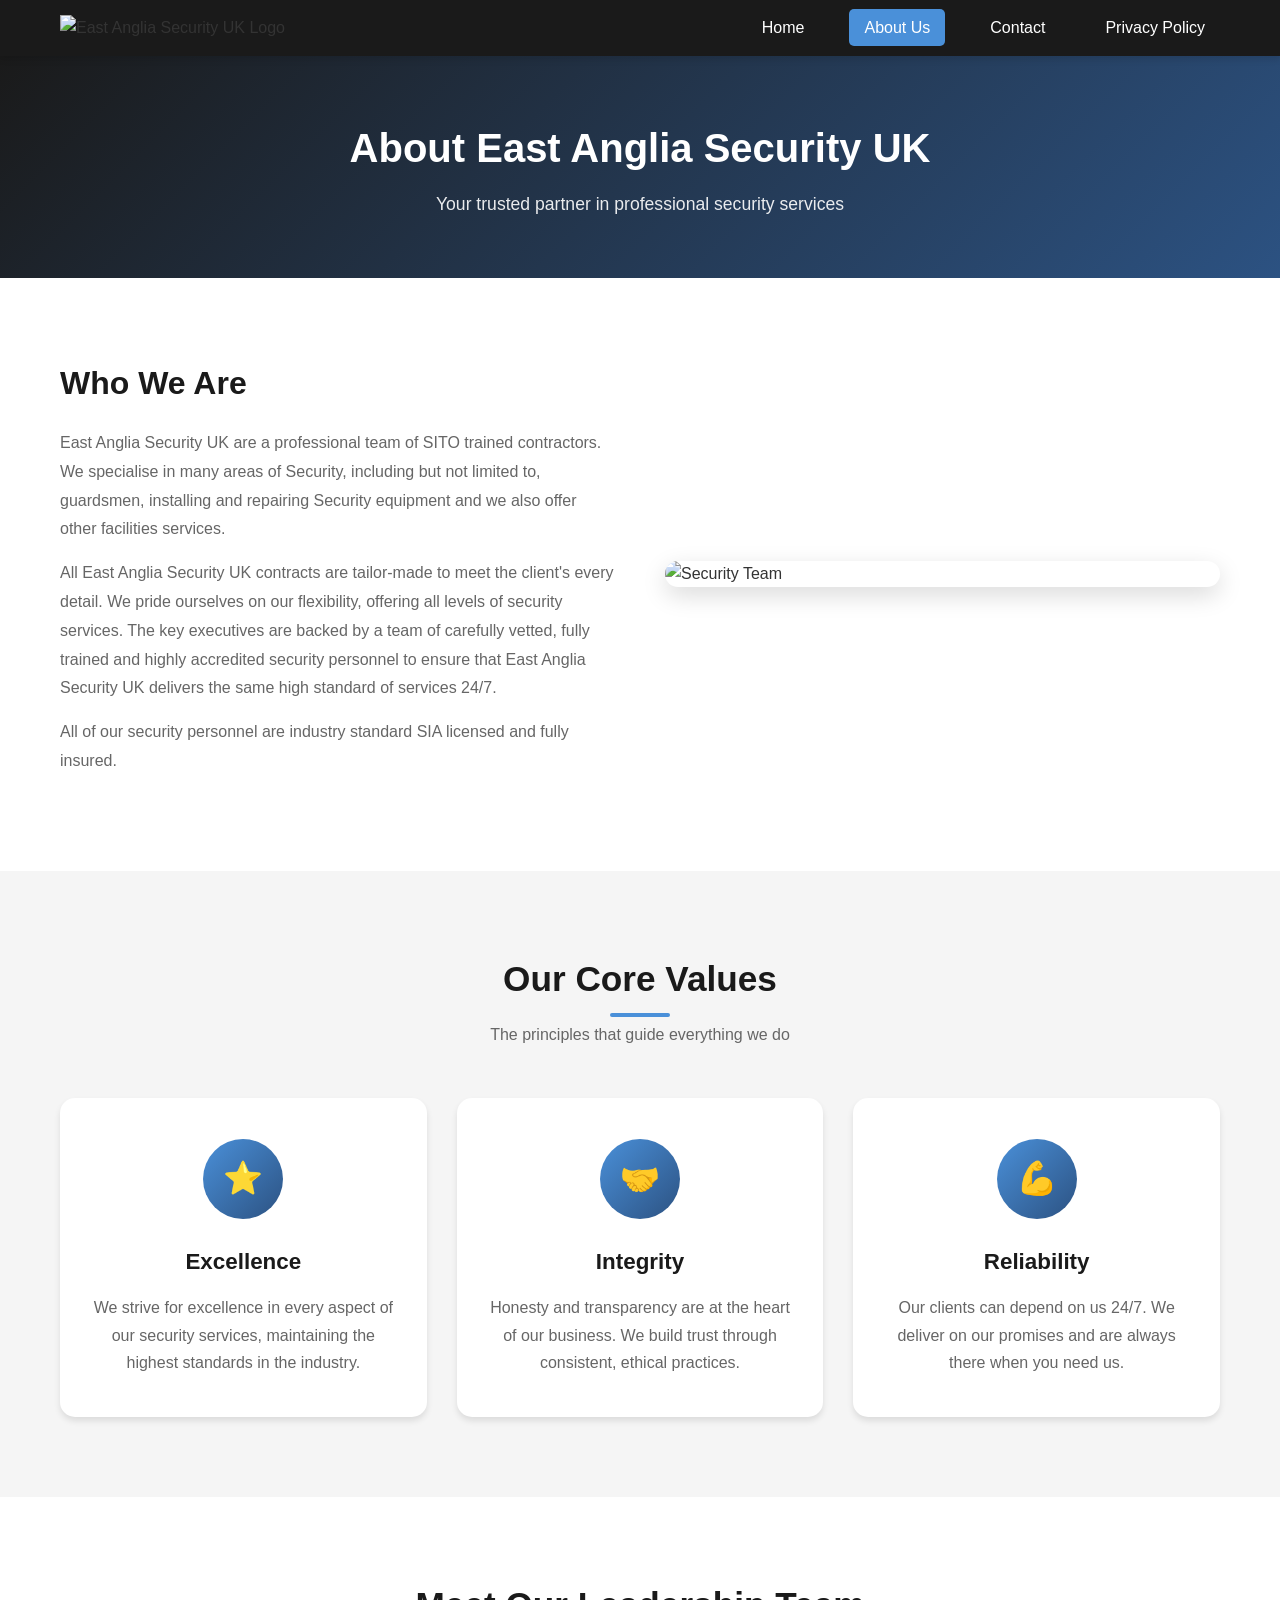
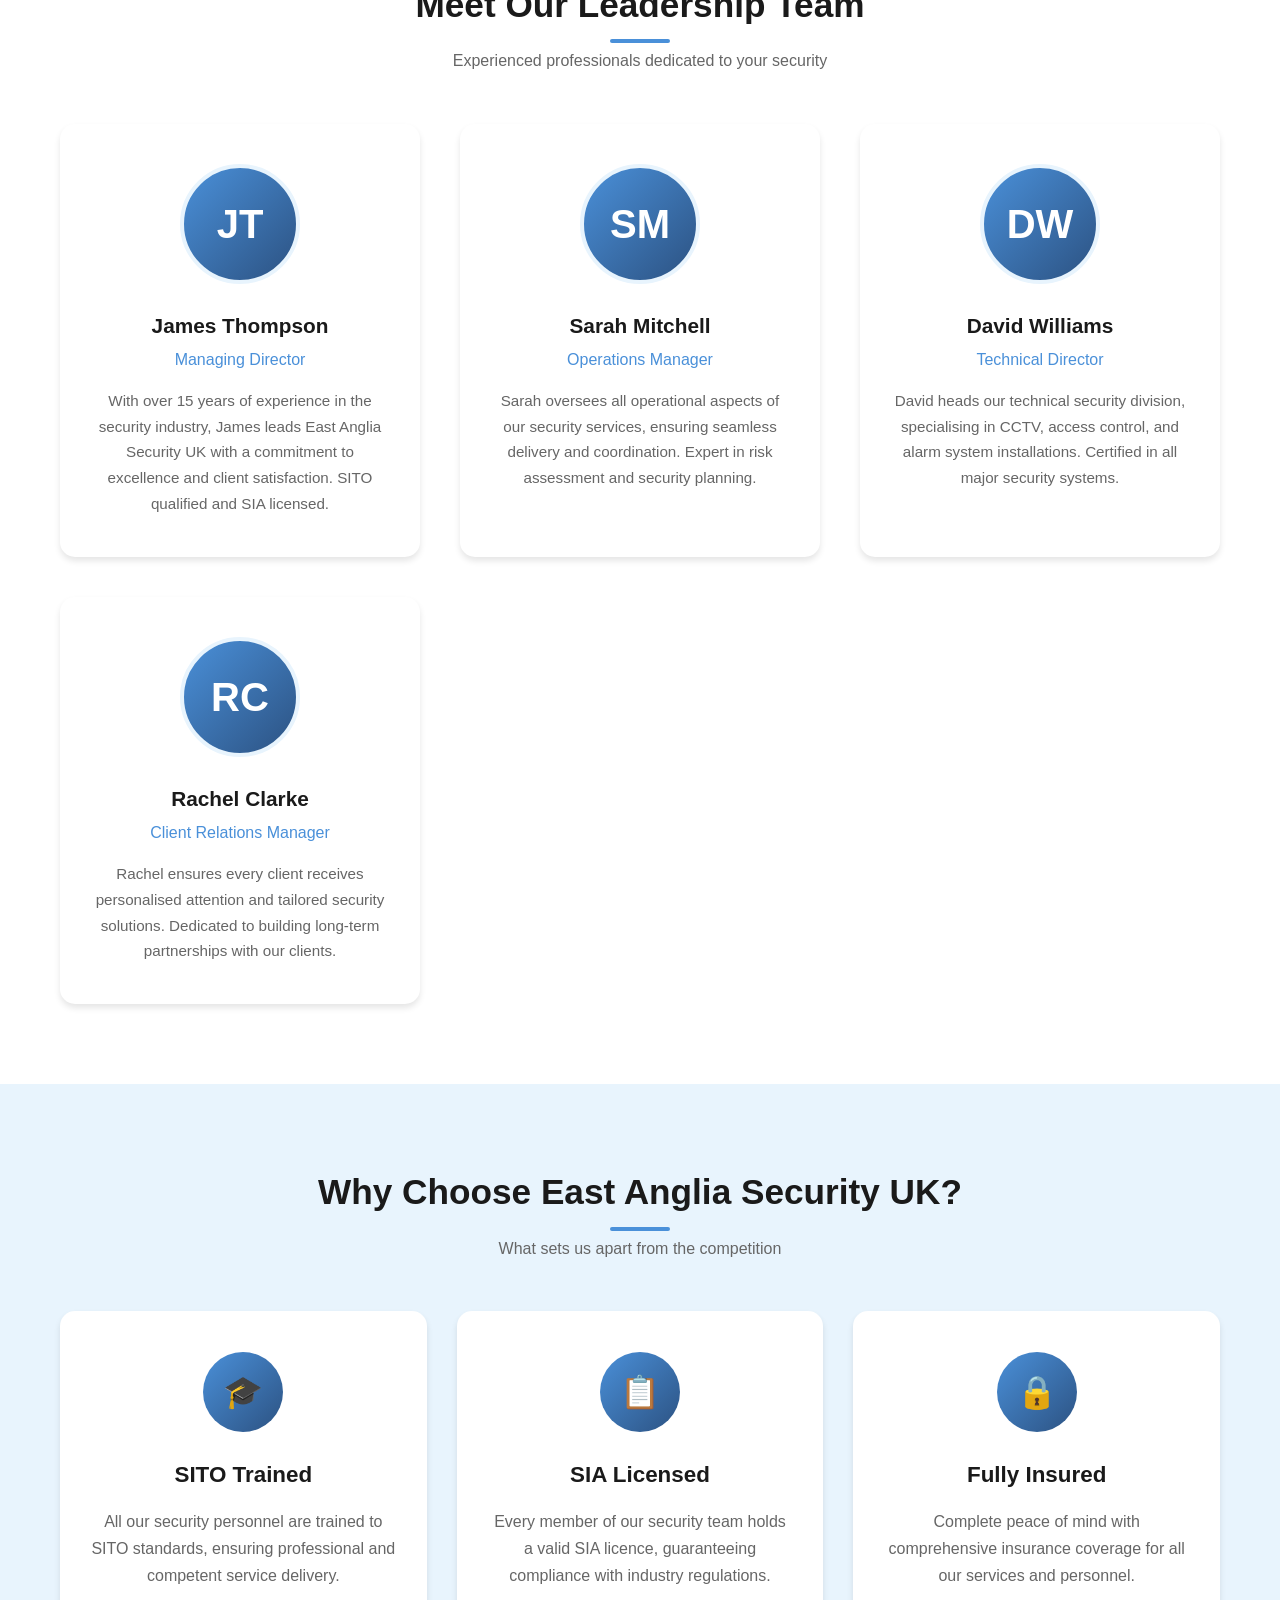
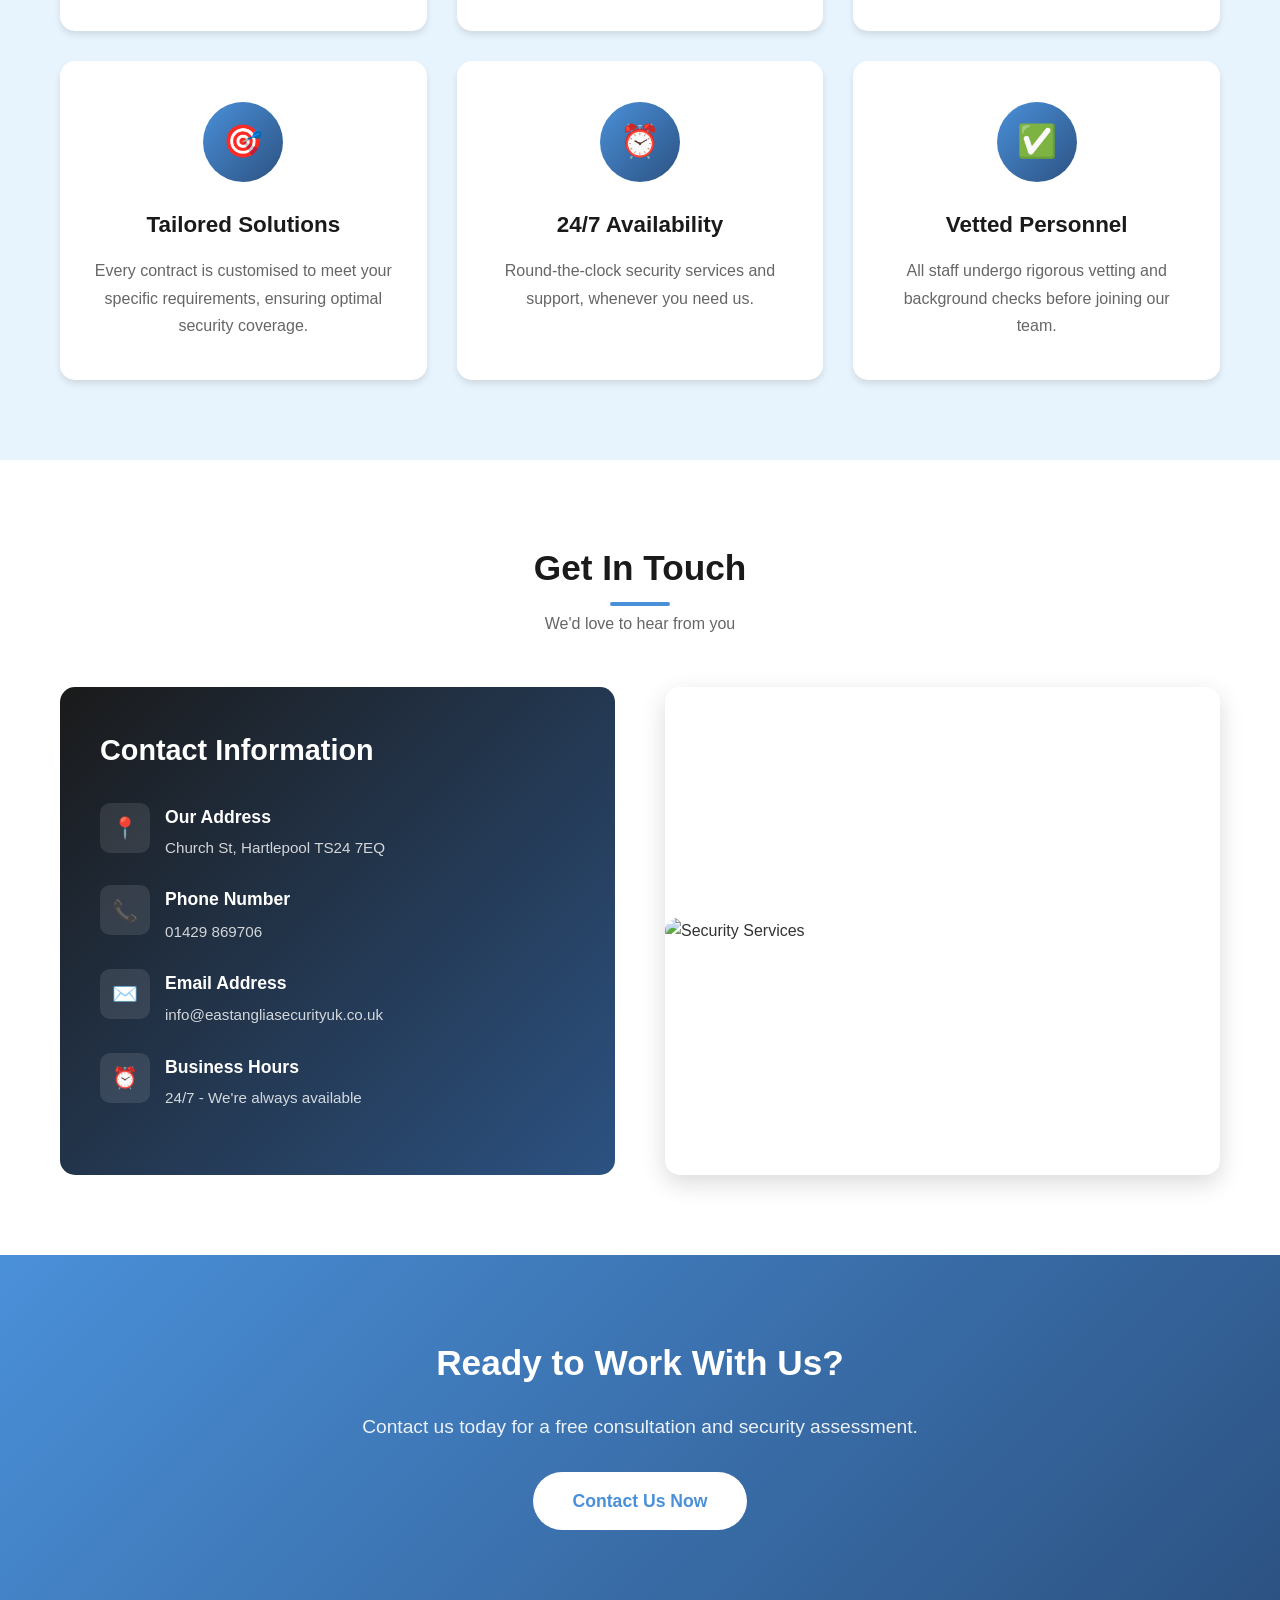
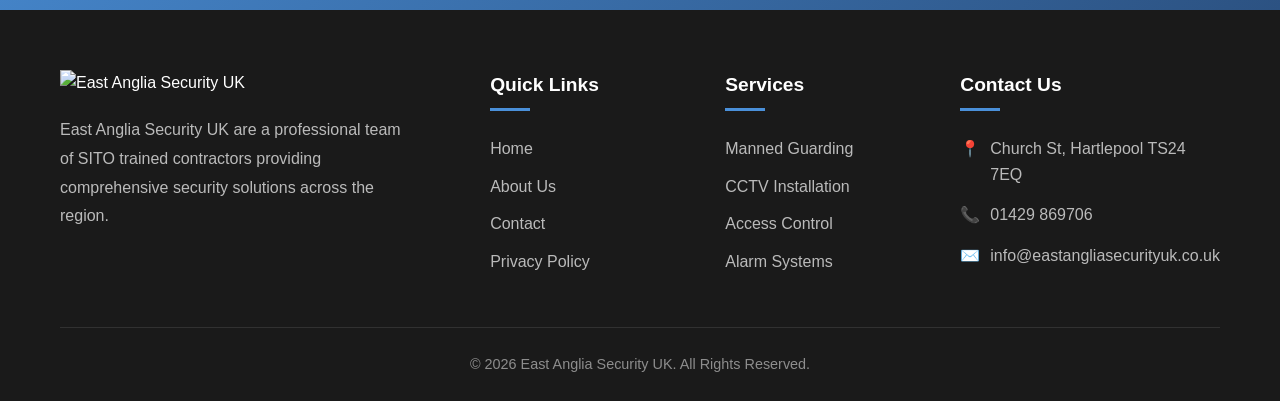
==== about.html @ fc07a6ab "Build East Anglia Security UK website - Add index.html with hero section, services grid, meta box, a" ====
<!DOCTYPE html>
<html lang="en">
<head>
    <meta charset="UTF-8">
    <meta name="viewport" content="width=device-width, initial-scale=1.0">
    <meta name="description" content="Learn about East Anglia Security UK - Professional SITO trained security contractors with years of experience in the security industry.">
    <meta name="keywords" content="about East Anglia Security, security company, SITO trained, SIA licensed">
    <meta name="author" content="East Anglia Security UK">
    <link rel="canonical" href="https://eastangliasecurityuk.co.uk/about.html">
    <title>About Us | East Anglia Security UK</title>
    <link rel="stylesheet" href="styles.css">
</head>
<body>
    <!-- Header -->
    <header>
        <div class="container">
            <a href="index.html" class="logo">
                <img src="https://img1.wsimg.com/isteam/ip/14a22eec-8e87-4843-ab2d-3fad0503eaf7/logo/707db398-b844-47c6-98c1-d2f06197533a.png/:/rs=h:80,cg:true,m/qt=q:95" alt="East Anglia Security UK Logo">
            </a>
            <div class="mobile-menu-toggle" onclick="toggleMenu()">
                <span></span>
                <span></span>
                <span></span>
            </div>
            <nav id="mainNav">
                <ul>
                    <li><a href="index.html">Home</a></li>
                    <li><a href="about.html" class="active">About Us</a></li>
                    <li><a href="contact.html">Contact</a></li>
                    <li><a href="privacypolicy.html">Privacy Policy</a></li>
                </ul>
            </nav>
        </div>
    </header>

    <!-- Page Header -->
    <section class="page-header">
        <div class="container">
            <h1>About East Anglia Security UK</h1>
            <p>Your trusted partner in professional security services</p>
        </div>
    </section>

    <!-- About Content Section -->
    <section>
        <div class="container">
            <div class="about-content">
                <div class="about-text">
                    <h2>Who We Are</h2>
                    <p>East Anglia Security UK are a professional team of SITO trained contractors. We specialise in many areas of Security, including but not limited to, guardsmen, installing and repairing Security equipment and we also offer other facilities services.</p>
                    <p>All East Anglia Security UK contracts are tailor-made to meet the client's every detail. We pride ourselves on our flexibility, offering all levels of security services. The key executives are backed by a team of carefully vetted, fully trained and highly accredited security personnel to ensure that East Anglia Security UK delivers the same high standard of services 24/7.</p>
                    <p>All of our security personnel are industry standard SIA licensed and fully insured.</p>
                </div>
                <div class="about-image">
                    <img src="https://encrypted-tbn0.gstatic.com/images?q=tbn:ANd9GcQLadYJXBvMURomT74yhrh5o8ooUNmtJhS-pA&s" alt="Security Team">
                </div>
            </div>
        </div>
    </section>

    <!-- Our Values Section -->
    <section class="gray-bg">
        <div class="container">
            <div class="section-title">
                <h2>Our Core Values</h2>
                <p>The principles that guide everything we do</p>
            </div>
            <div class="services-grid">
                <div class="service-card">
                    <div class="icon">⭐</div>
                    <h3>Excellence</h3>
                    <p>We strive for excellence in every aspect of our security services, maintaining the highest standards in the industry.</p>
                </div>
                <div class="service-card">
                    <div class="icon">🤝</div>
                    <h3>Integrity</h3>
                    <p>Honesty and transparency are at the heart of our business. We build trust through consistent, ethical practices.</p>
                </div>
                <div class="service-card">
                    <div class="icon">💪</div>
                    <h3>Reliability</h3>
                    <p>Our clients can depend on us 24/7. We deliver on our promises and are always there when you need us.</p>
                </div>
            </div>
        </div>
    </section>

    <!-- Team Section -->
    <section>
        <div class="container">
            <div class="section-title">
                <h2>Meet Our Leadership Team</h2>
                <p>Experienced professionals dedicated to your security</p>
            </div>
            <div class="team-grid">
                <div class="team-card">
                    <div class="team-avatar">JT</div>
                    <h3>James Thompson</h3>
                    <span class="role">Managing Director</span>
                    <p>With over 15 years of experience in the security industry, James leads East Anglia Security UK with a commitment to excellence and client satisfaction. SITO qualified and SIA licensed.</p>
                </div>
                <div class="team-card">
                    <div class="team-avatar">SM</div>
                    <h3>Sarah Mitchell</h3>
                    <span class="role">Operations Manager</span>
                    <p>Sarah oversees all operational aspects of our security services, ensuring seamless delivery and coordination. Expert in risk assessment and security planning.</p>
                </div>
                <div class="team-card">
                    <div class="team-avatar">DW</div>
                    <h3>David Williams</h3>
                    <span class="role">Technical Director</span>
                    <p>David heads our technical security division, specialising in CCTV, access control, and alarm system installations. Certified in all major security systems.</p>
                </div>
                <div class="team-card">
                    <div class="team-avatar">RC</div>
                    <h3>Rachel Clarke</h3>
                    <span class="role">Client Relations Manager</span>
                    <p>Rachel ensures every client receives personalised attention and tailored security solutions. Dedicated to building long-term partnerships with our clients.</p>
                </div>
            </div>
        </div>
    </section>

    <!-- Why Choose Us Section -->
    <section class="blue-bg">
        <div class="container">
            <div class="section-title">
                <h2>Why Choose East Anglia Security UK?</h2>
                <p>What sets us apart from the competition</p>
            </div>
            <div class="services-grid">
                <div class="service-card">
                    <div class="icon">🎓</div>
                    <h3>SITO Trained</h3>
                    <p>All our security personnel are trained to SITO standards, ensuring professional and competent service delivery.</p>
                </div>
                <div class="service-card">
                    <div class="icon">📋</div>
                    <h3>SIA Licensed</h3>
                    <p>Every member of our security team holds a valid SIA licence, guaranteeing compliance with industry regulations.</p>
                </div>
                <div class="service-card">
                    <div class="icon">🔒</div>
                    <h3>Fully Insured</h3>
                    <p>Complete peace of mind with comprehensive insurance coverage for all our services and personnel.</p>
                </div>
                <div class="service-card">
                    <div class="icon">🎯</div>
                    <h3>Tailored Solutions</h3>
                    <p>Every contract is customised to meet your specific requirements, ensuring optimal security coverage.</p>
                </div>
                <div class="service-card">
                    <div class="icon">⏰</div>
                    <h3>24/7 Availability</h3>
                    <p>Round-the-clock security services and support, whenever you need us.</p>
                </div>
                <div class="service-card">
                    <div class="icon">✅</div>
                    <h3>Vetted Personnel</h3>
                    <p>All staff undergo rigorous vetting and background checks before joining our team.</p>
                </div>
            </div>
        </div>
    </section>

    <!-- Contact Info Section -->
    <section>
        <div class="container">
            <div class="section-title">
                <h2>Get In Touch</h2>
                <p>We'd love to hear from you</p>
            </div>
            <div class="contact-grid">
                <div class="contact-info">
                    <h3>Contact Information</h3>
                    <div class="contact-item">
                        <div class="icon">📍</div>
                        <div>
                            <h4>Our Address</h4>
                            <p>Church St, Hartlepool TS24 7EQ</p>
                        </div>
                    </div>
                    <div class="contact-item">
                        <div class="icon">📞</div>
                        <div>
                            <h4>Phone Number</h4>
                            <a href="tel:01429869706">01429 869706</a>
                        </div>
                    </div>
                    <div class="contact-item">
                        <div class="icon">✉️</div>
                        <div>
                            <h4>Email Address</h4>
                            <a href="mailto:info@eastangliasecurityuk.co.uk">info@eastangliasecurityuk.co.uk</a>
                        </div>
                    </div>
                    <div class="contact-item">
                        <div class="icon">⏰</div>
                        <div>
                            <h4>Business Hours</h4>
                            <p>24/7 - We're always available</p>
                        </div>
                    </div>
                </div>
                <div class="about-image" style="display: flex; align-items: center;">
                    <img src="https://s3-media0.fl.yelpcdn.com/bphoto/cQh2QdHFI9MVmuPqAPYB0g/l.jpg" alt="Security Services" style="border-radius: 15px; height: auto;">
                </div>
            </div>
        </div>
    </section>

    <!-- CTA Section -->
    <section class="cta-section">
        <div class="container">
            <h2>Ready to Work With Us?</h2>
            <p>Contact us today for a free consultation and security assessment.</p>
            <a href="contact.html" class="btn">Contact Us Now</a>
        </div>
    </section>

    <!-- Footer -->
    <footer>
        <div class="container">
            <div class="footer-grid">
                <div class="footer-about">
                    <img src="https://img1.wsimg.com/isteam/ip/14a22eec-8e87-4843-ab2d-3fad0503eaf7/logo/707db398-b844-47c6-98c1-d2f06197533a.png/:/rs=h:80,cg:true,m/qt=q:95" alt="East Anglia Security UK">
                    <p>East Anglia Security UK are a professional team of SITO trained contractors providing comprehensive security solutions across the region.</p>
                </div>
                <div class="footer-section">
                    <h4>Quick Links</h4>
                    <ul>
                        <li><a href="index.html">Home</a></li>
                        <li><a href="about.html">About Us</a></li>
                        <li><a href="contact.html">Contact</a></li>
                        <li><a href="privacypolicy.html">Privacy Policy</a></li>
                    </ul>
                </div>
                <div class="footer-section">
                    <h4>Services</h4>
                    <ul>
                        <li><a href="contact.html">Manned Guarding</a></li>
                        <li><a href="contact.html">CCTV Installation</a></li>
                        <li><a href="contact.html">Access Control</a></li>
                        <li><a href="contact.html">Alarm Systems</a></li>
                    </ul>
                </div>
                <div class="footer-section footer-contact">
                    <h4>Contact Us</h4>
                    <p><span>📍</span> Church St, Hartlepool TS24 7EQ</p>
                    <p><span>📞</span> <a href="tel:01429869706">01429 869706</a></p>
                    <p><span>✉️</span> <a href="mailto:info@eastangliasecurityuk.co.uk">info@eastangliasecurityuk.co.uk</a></p>
                </div>
            </div>
            <div class="footer-bottom">
                <p>&copy; 2026 East Anglia Security UK. All Rights Reserved.</p>
            </div>
        </div>
    </footer>

    <script>
        function toggleMenu() {
            document.getElementById('mainNav').classList.toggle('active');
        }
    </script>
</body>
</html>
---- styles.css ----
/* East Anglia Security UK - Main Stylesheet */

/* CSS Variables */
:root {
    --primary-blue: #4A90D9;
    --light-blue: #E8F4FD;
    --dark-blue: #2C5282;
    --black: #1a1a1a;
    --white: #ffffff;
    --gray-light: #f5f5f5;
    --gray-medium: #666666;
    --gray-dark: #333333;
    --shadow: 0 4px 6px rgba(0, 0, 0, 0.1);
    --shadow-hover: 0 8px 25px rgba(0, 0, 0, 0.15);
    --transition: all 0.3s ease;
}

/* Reset and Base Styles */
* {
    margin: 0;
    padding: 0;
    box-sizing: border-box;
}

html {
    scroll-behavior: smooth;
}

body {
    font-family: 'Segoe UI', Tahoma, Geneva, Verdana, sans-serif;
    background-color: var(--white);
    color: var(--gray-dark);
    line-height: 1.6;
}

a {
    text-decoration: none;
    color: inherit;
    transition: var(--transition);
}

ul {
    list-style: none;
}

img {
    max-width: 100%;
    height: auto;
}

/* Container */
.container {
    max-width: 1200px;
    margin: 0 auto;
    padding: 0 20px;
}

/* Header */
header {
    background-color: var(--black);
    padding: 15px 0;
    position: sticky;
    top: 0;
    z-index: 1000;
    box-shadow: var(--shadow);
}

header .container {
    display: flex;
    justify-content: space-between;
    align-items: center;
}

.logo img {
    height: 60px;
    width: auto;
}

nav ul {
    display: flex;
    gap: 30px;
}

nav ul li a {
    color: var(--white);
    font-weight: 500;
    padding: 10px 15px;
    border-radius: 5px;
    transition: var(--transition);
}

nav ul li a:hover,
nav ul li a.active {
    background-color: var(--primary-blue);
    color: var(--white);
}

/* Mobile Menu Toggle */
.mobile-menu-toggle {
    display: none;
    flex-direction: column;
    gap: 5px;
    cursor: pointer;
    padding: 10px;
}

.mobile-menu-toggle span {
    width: 25px;
    height: 3px;
    background-color: var(--white);
    transition: var(--transition);
}

/* Hero Section */
.hero {
    background: linear-gradient(135deg, var(--black) 0%, var(--dark-blue) 100%);
    color: var(--white);
    padding: 100px 0;
    text-align: center;
    position: relative;
    overflow: hidden;
}

.hero::before {
    content: '';
    position: absolute;
    top: 0;
    left: 0;
    right: 0;
    bottom: 0;
    background: url('https://encrypted-tbn0.gstatic.com/images?q=tbn:ANd9GcQLadYJXBvMURomT74yhrh5o8ooUNmtJhS-pA&s') center/cover;
    opacity: 0.15;
}

.hero .container {
    position: relative;
    z-index: 1;
}

.hero h1 {
    font-size: 3rem;
    margin-bottom: 20px;
    text-shadow: 2px 2px 4px rgba(0, 0, 0, 0.3);
}

.hero p {
    font-size: 1.3rem;
    max-width: 700px;
    margin: 0 auto 30px;
    opacity: 0.9;
}

.hero .btn {
    display: inline-block;
    background-color: var(--primary-blue);
    color: var(--white);
    padding: 15px 40px;
    border-radius: 50px;
    font-size: 1.1rem;
    font-weight: 600;
    transition: var(--transition);
    box-shadow: var(--shadow);
}

.hero .btn:hover {
    background-color: var(--white);
    color: var(--primary-blue);
    transform: translateY(-3px);
    box-shadow: var(--shadow-hover);
}

/* Page Header */
.page-header {
    background: linear-gradient(135deg, var(--black) 0%, var(--dark-blue) 100%);
    color: var(--white);
    padding: 60px 0;
    text-align: center;
}

.page-header h1 {
    font-size: 2.5rem;
    margin-bottom: 10px;
}

.page-header p {
    opacity: 0.9;
    font-size: 1.1rem;
}

/* Meta Box */
.meta-box {
    background: linear-gradient(135deg, var(--light-blue) 0%, var(--white) 100%);
    border-left: 4px solid var(--primary-blue);
    padding: 20px 25px;
    margin: 30px 0;
    border-radius: 0 10px 10px 0;
    box-shadow: var(--shadow);
    display: flex;
    align-items: center;
    gap: 20px;
}

.meta-box .author-avatar {
    width: 60px;
    height: 60px;
    background-color: var(--primary-blue);
    border-radius: 50%;
    display: flex;
    align-items: center;
    justify-content: center;
    color: var(--white);
    font-weight: bold;
    font-size: 1.5rem;
    flex-shrink: 0;
}

.meta-box .meta-content {
    flex: 1;
}

.meta-box .author-name {
    font-weight: 600;
    color: var(--dark-blue);
    font-size: 1.1rem;
}

.meta-box .update-date {
    color: var(--gray-medium);
    font-size: 0.9rem;
    margin-top: 5px;
}

/* Sections */
section {
    padding: 80px 0;
}

section.gray-bg {
    background-color: var(--gray-light);
}

section.blue-bg {
    background-color: var(--light-blue);
}

.section-title {
    text-align: center;
    margin-bottom: 50px;
}

.section-title h2 {
    font-size: 2.2rem;
    color: var(--black);
    margin-bottom: 15px;
    position: relative;
    display: inline-block;
}

.section-title h2::after {
    content: '';
    position: absolute;
    bottom: -10px;
    left: 50%;
    transform: translateX(-50%);
    width: 60px;
    height: 4px;
    background-color: var(--primary-blue);
    border-radius: 2px;
}

.section-title p {
    color: var(--gray-medium);
    max-width: 600px;
    margin: 0 auto;
}

/* Services Grid */
.services-grid {
    display: grid;
    grid-template-columns: repeat(auto-fit, minmax(300px, 1fr));
    gap: 30px;
    margin-top: 40px;
}

.service-card {
    background-color: var(--white);
    padding: 40px 30px;
    border-radius: 15px;
    text-align: center;
    box-shadow: var(--shadow);
    transition: var(--transition);
    border: 1px solid transparent;
}

.service-card:hover {
    transform: translateY(-10px);
    box-shadow: var(--shadow-hover);
    border-color: var(--primary-blue);
}

.service-card .icon {
    width: 80px;
    height: 80px;
    background: linear-gradient(135deg, var(--primary-blue) 0%, var(--dark-blue) 100%);
    border-radius: 50%;
    display: flex;
    align-items: center;
    justify-content: center;
    margin: 0 auto 25px;
    font-size: 2rem;
    color: var(--white);
}

.service-card h3 {
    font-size: 1.4rem;
    margin-bottom: 15px;
    color: var(--black);
}

.service-card p {
    color: var(--gray-medium);
    line-height: 1.7;
}

/* About Content */
.about-content {
    display: grid;
    grid-template-columns: 1fr 1fr;
    gap: 50px;
    align-items: center;
}

.about-text h2 {
    font-size: 2rem;
    color: var(--black);
    margin-bottom: 20px;
}

.about-text p {
    color: var(--gray-medium);
    margin-bottom: 15px;
    line-height: 1.8;
}

.about-image {
    border-radius: 15px;
    overflow: hidden;
    box-shadow: var(--shadow-hover);
}

.about-image img {
    width: 100%;
    height: 400px;
    object-fit: cover;
    transition: var(--transition);
}

.about-image:hover img {
    transform: scale(1.05);
}

/* Features List */
.features-list {
    margin-top: 20px;
}

.features-list li {
    padding: 10px 0;
    padding-left: 30px;
    position: relative;
    color: var(--gray-dark);
}

.features-list li::before {
    content: '✓';
    position: absolute;
    left: 0;
    color: var(--primary-blue);
    font-weight: bold;
}

/* Team Section */
.team-grid {
    display: grid;
    grid-template-columns: repeat(auto-fit, minmax(280px, 1fr));
    gap: 40px;
    margin-top: 40px;
}

.team-card {
    background-color: var(--white);
    padding: 40px 30px;
    border-radius: 15px;
    text-align: center;
    box-shadow: var(--shadow);
    transition: var(--transition);
}

.team-card:hover {
    transform: translateY(-5px);
    box-shadow: var(--shadow-hover);
}

.team-avatar {
    width: 120px;
    height: 120px;
    background: linear-gradient(135deg, var(--primary-blue) 0%, var(--dark-blue) 100%);
    border-radius: 50%;
    display: flex;
    align-items: center;
    justify-content: center;
    margin: 0 auto 25px;
    font-size: 2.5rem;
    color: var(--white);
    font-weight: bold;
    border: 4px solid var(--light-blue);
}

.team-card h3 {
    font-size: 1.3rem;
    color: var(--black);
    margin-bottom: 5px;
}

.team-card .role {
    color: var(--primary-blue);
    font-weight: 500;
    margin-bottom: 15px;
    display: block;
}

.team-card p {
    color: var(--gray-medium);
    font-size: 0.95rem;
    line-height: 1.7;
}

/* Contact Section */
.contact-grid {
    display: grid;
    grid-template-columns: 1fr 1fr;
    gap: 50px;
}

.contact-info {
    background: linear-gradient(135deg, var(--black) 0%, var(--dark-blue) 100%);
    padding: 40px;
    border-radius: 15px;
    color: var(--white);
}

.contact-info h3 {
    font-size: 1.8rem;
    margin-bottom: 30px;
}

.contact-item {
    display: flex;
    align-items: flex-start;
    gap: 15px;
    margin-bottom: 25px;
}

.contact-item .icon {
    width: 50px;
    height: 50px;
    background-color: rgba(255, 255, 255, 0.1);
    border-radius: 10px;
    display: flex;
    align-items: center;
    justify-content: center;
    font-size: 1.3rem;
    flex-shrink: 0;
}

.contact-item h4 {
    font-size: 1.1rem;
    margin-bottom: 5px;
}

.contact-item p,
.contact-item a {
    color: rgba(255, 255, 255, 0.8);
    font-size: 0.95rem;
}

.contact-item a:hover {
    color: var(--primary-blue);
}

/* Contact Form */
.contact-form {
    background-color: var(--white);
    padding: 40px;
    border-radius: 15px;
    box-shadow: var(--shadow);
}

.contact-form h3 {
    font-size: 1.8rem;
    margin-bottom: 30px;
    color: var(--black);
}

.form-group {
    margin-bottom: 20px;
}

.form-group label {
    display: block;
    margin-bottom: 8px;
    font-weight: 500;
    color: var(--gray-dark);
}

.form-group input,
.form-group textarea,
.form-group select {
    width: 100%;
    padding: 15px;
    border: 2px solid var(--gray-light);
    border-radius: 10px;
    font-size: 1rem;
    transition: var(--transition);
    font-family: inherit;
}

.form-group input:focus,
.form-group textarea:focus,
.form-group select:focus {
    outline: none;
    border-color: var(--primary-blue);
    box-shadow: 0 0 0 3px rgba(74, 144, 217, 0.1);
}

.form-group textarea {
    min-height: 150px;
    resize: vertical;
}

.submit-btn {
    background: linear-gradient(135deg, var(--primary-blue) 0%, var(--dark-blue) 100%);
    color: var(--white);
    padding: 15px 40px;
    border: none;
    border-radius: 50px;
    font-size: 1.1rem;
    font-weight: 600;
    cursor: pointer;
    transition: var(--transition);
    width: 100%;
}

.submit-btn:hover {
    transform: translateY(-3px);
    box-shadow: var(--shadow-hover);
}

/* Privacy Policy */
.policy-content {
    max-width: 900px;
    margin: 0 auto;
    padding: 60px 20px;
}

.policy-content h2 {
    font-size: 1.6rem;
    color: var(--black);
    margin-top: 40px;
    margin-bottom: 15px;
    padding-bottom: 10px;
    border-bottom: 2px solid var(--light-blue);
}

.policy-content h2:first-of-type {
    margin-top: 0;
}

.policy-content p {
    color: var(--gray-medium);
    margin-bottom: 15px;
    line-height: 1.8;
}

.policy-content ul {
    margin: 15px 0;
    padding-left: 25px;
}

.policy-content ul li {
    color: var(--gray-medium);
    margin-bottom: 10px;
    position: relative;
    padding-left: 15px;
}

.policy-content ul li::before {
    content: '•';
    position: absolute;
    left: 0;
    color: var(--primary-blue);
}

/* CTA Section */
.cta-section {
    background: linear-gradient(135deg, var(--primary-blue) 0%, var(--dark-blue) 100%);
    color: var(--white);
    padding: 80px 0;
    text-align: center;
}

.cta-section h2 {
    font-size: 2.2rem;
    margin-bottom: 20px;
}

.cta-section p {
    font-size: 1.2rem;
    opacity: 0.9;
    margin-bottom: 30px;
    max-width: 600px;
    margin-left: auto;
    margin-right: auto;
}

.cta-section .btn {
    display: inline-block;
    background-color: var(--white);
    color: var(--primary-blue);
    padding: 15px 40px;
    border-radius: 50px;
    font-size: 1.1rem;
    font-weight: 600;
    transition: var(--transition);
}

.cta-section .btn:hover {
    background-color: var(--black);
    color: var(--white);
    transform: translateY(-3px);
}

/* Stats Section */
.stats-grid {
    display: grid;
    grid-template-columns: repeat(4, 1fr);
    gap: 30px;
    text-align: center;
}

.stat-item {
    padding: 30px;
}

.stat-item .number {
    font-size: 3rem;
    font-weight: bold;
    color: var(--primary-blue);
    display: block;
}

.stat-item .label {
    color: var(--gray-medium);
    font-size: 1.1rem;
    margin-top: 10px;
}

/* Footer */
footer {
    background-color: var(--black);
    color: var(--white);
    padding: 60px 0 0;
}

.footer-grid {
    display: grid;
    grid-template-columns: 2fr 1fr 1fr 1fr;
    gap: 40px;
    padding-bottom: 40px;
    border-bottom: 1px solid rgba(255, 255, 255, 0.1);
}

.footer-about {
    padding-right: 40px;
}

.footer-about img {
    height: 50px;
    margin-bottom: 20px;
}

.footer-about p {
    color: rgba(255, 255, 255, 0.7);
    line-height: 1.8;
    margin-bottom: 20px;
}

.footer-section h4 {
    font-size: 1.2rem;
    margin-bottom: 25px;
    position: relative;
    padding-bottom: 10px;
}

.footer-section h4::after {
    content: '';
    position: absolute;
    bottom: 0;
    left: 0;
    width: 40px;
    height: 3px;
    background-color: var(--primary-blue);
}

.footer-section ul li {
    margin-bottom: 12px;
}

.footer-section ul li a {
    color: rgba(255, 255, 255, 0.7);
    transition: var(--transition);
}

.footer-section ul li a:hover {
    color: var(--primary-blue);
    padding-left: 5px;
}

.footer-contact p {
    color: rgba(255, 255, 255, 0.7);
    margin-bottom: 15px;
    display: flex;
    align-items: flex-start;
    gap: 10px;
}

.footer-contact p span {
    color: var(--primary-blue);
}

.footer-bottom {
    padding: 25px 0;
    text-align: center;
}

.footer-bottom p {
    color: rgba(255, 255, 255, 0.5);
    font-size: 0.9rem;
}

/* Gallery/Image Grid */
.image-grid {
    display: grid;
    grid-template-columns: repeat(3, 1fr);
    gap: 20px;
    margin-top: 40px;
}

.image-grid img {
    width: 100%;
    height: 250px;
    object-fit: cover;
    border-radius: 10px;
    transition: var(--transition);
}

.image-grid img:hover {
    transform: scale(1.03);
    box-shadow: var(--shadow-hover);
}

/* Responsive Design */
@media (max-width: 1024px) {
    .footer-grid {
        grid-template-columns: 1fr 1fr;
    }

    .stats-grid {
        grid-template-columns: repeat(2, 1fr);
    }

    .about-content {
        grid-template-columns: 1fr;
    }

    .about-image {
        order: -1;
    }
}

@media (max-width: 768px) {
    .mobile-menu-toggle {
        display: flex;
    }

    nav {
        position: absolute;
        top: 100%;
        left: 0;
        right: 0;
        background-color: var(--black);
        padding: 20px;
        display: none;
    }

    nav.active {
        display: block;
    }

    nav ul {
        flex-direction: column;
        gap: 10px;
    }

    nav ul li a {
        display: block;
        padding: 15px;
        text-align: center;
    }

    .hero h1 {
        font-size: 2rem;
    }

    .hero p {
        font-size: 1rem;
    }

    .contact-grid {
        grid-template-columns: 1fr;
    }

    .footer-grid {
        grid-template-columns: 1fr;
        text-align: center;
    }

    .footer-section h4::after {
        left: 50%;
        transform: translateX(-50%);
    }

    .footer-about {
        padding-right: 0;
    }

    .image-grid {
        grid-template-columns: 1fr;
    }

    .meta-box {
        flex-direction: column;
        text-align: center;
    }

    .stats-grid {
        grid-template-columns: 1fr;
    }
}

@media (max-width: 480px) {
    .hero {
        padding: 60px 0;
    }

    .hero h1 {
        font-size: 1.7rem;
    }

    section {
        padding: 50px 0;
    }

    .section-title h2 {
        font-size: 1.8rem;
    }

    .service-card,
    .team-card,
    .contact-form,
    .contact-info {
        padding: 25px 20px;
    }
}
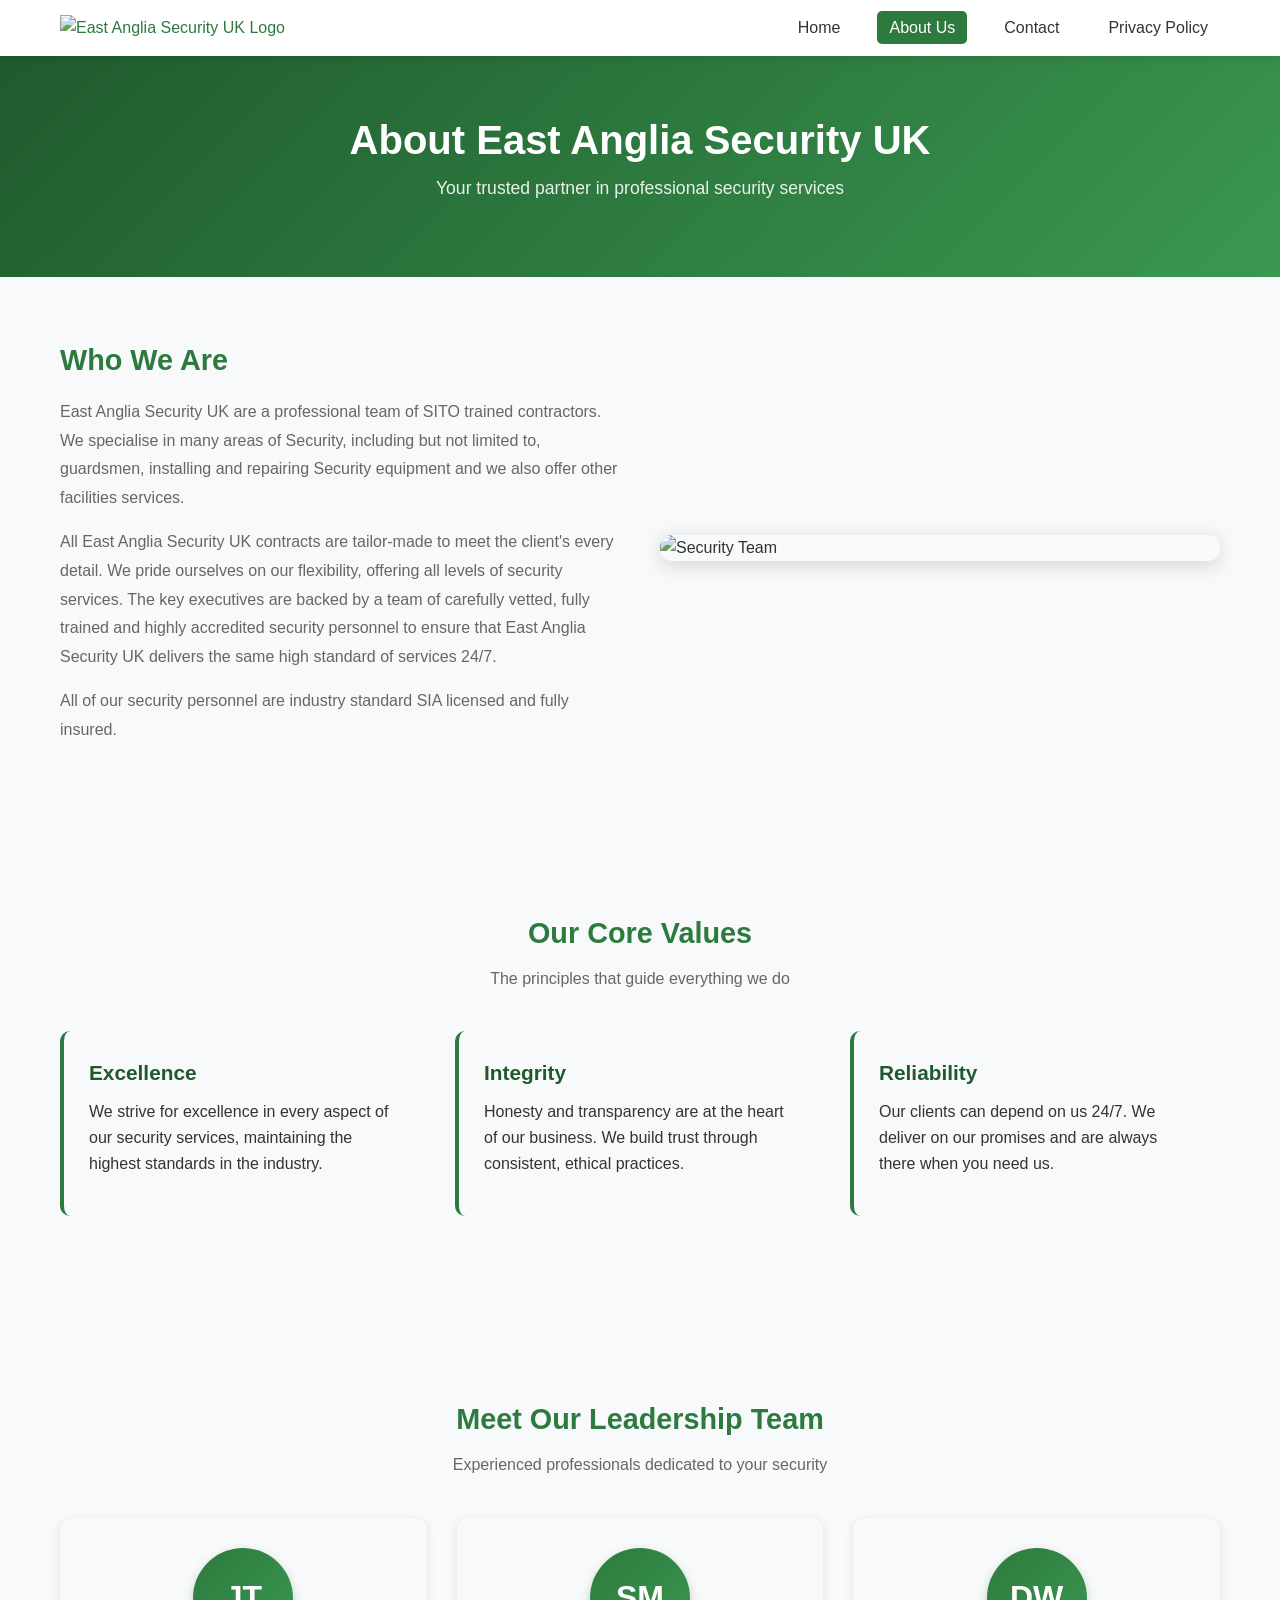
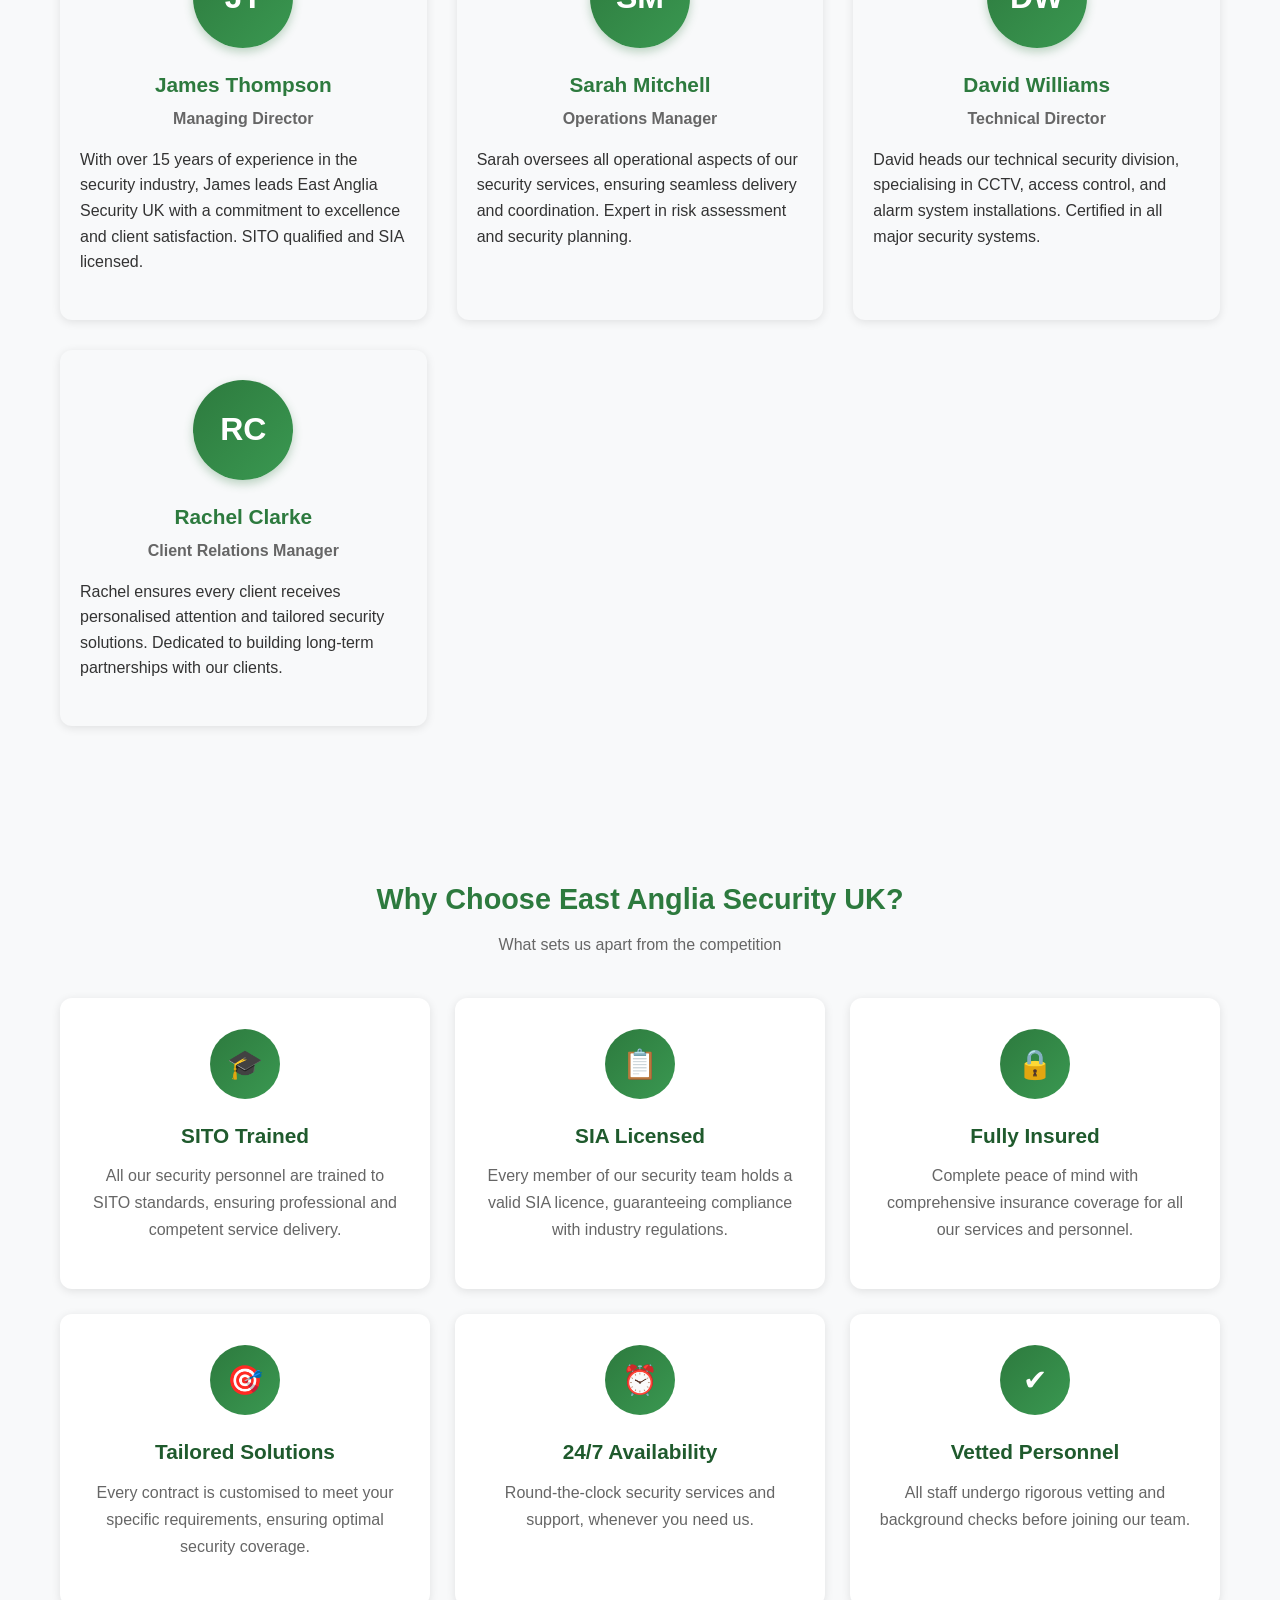
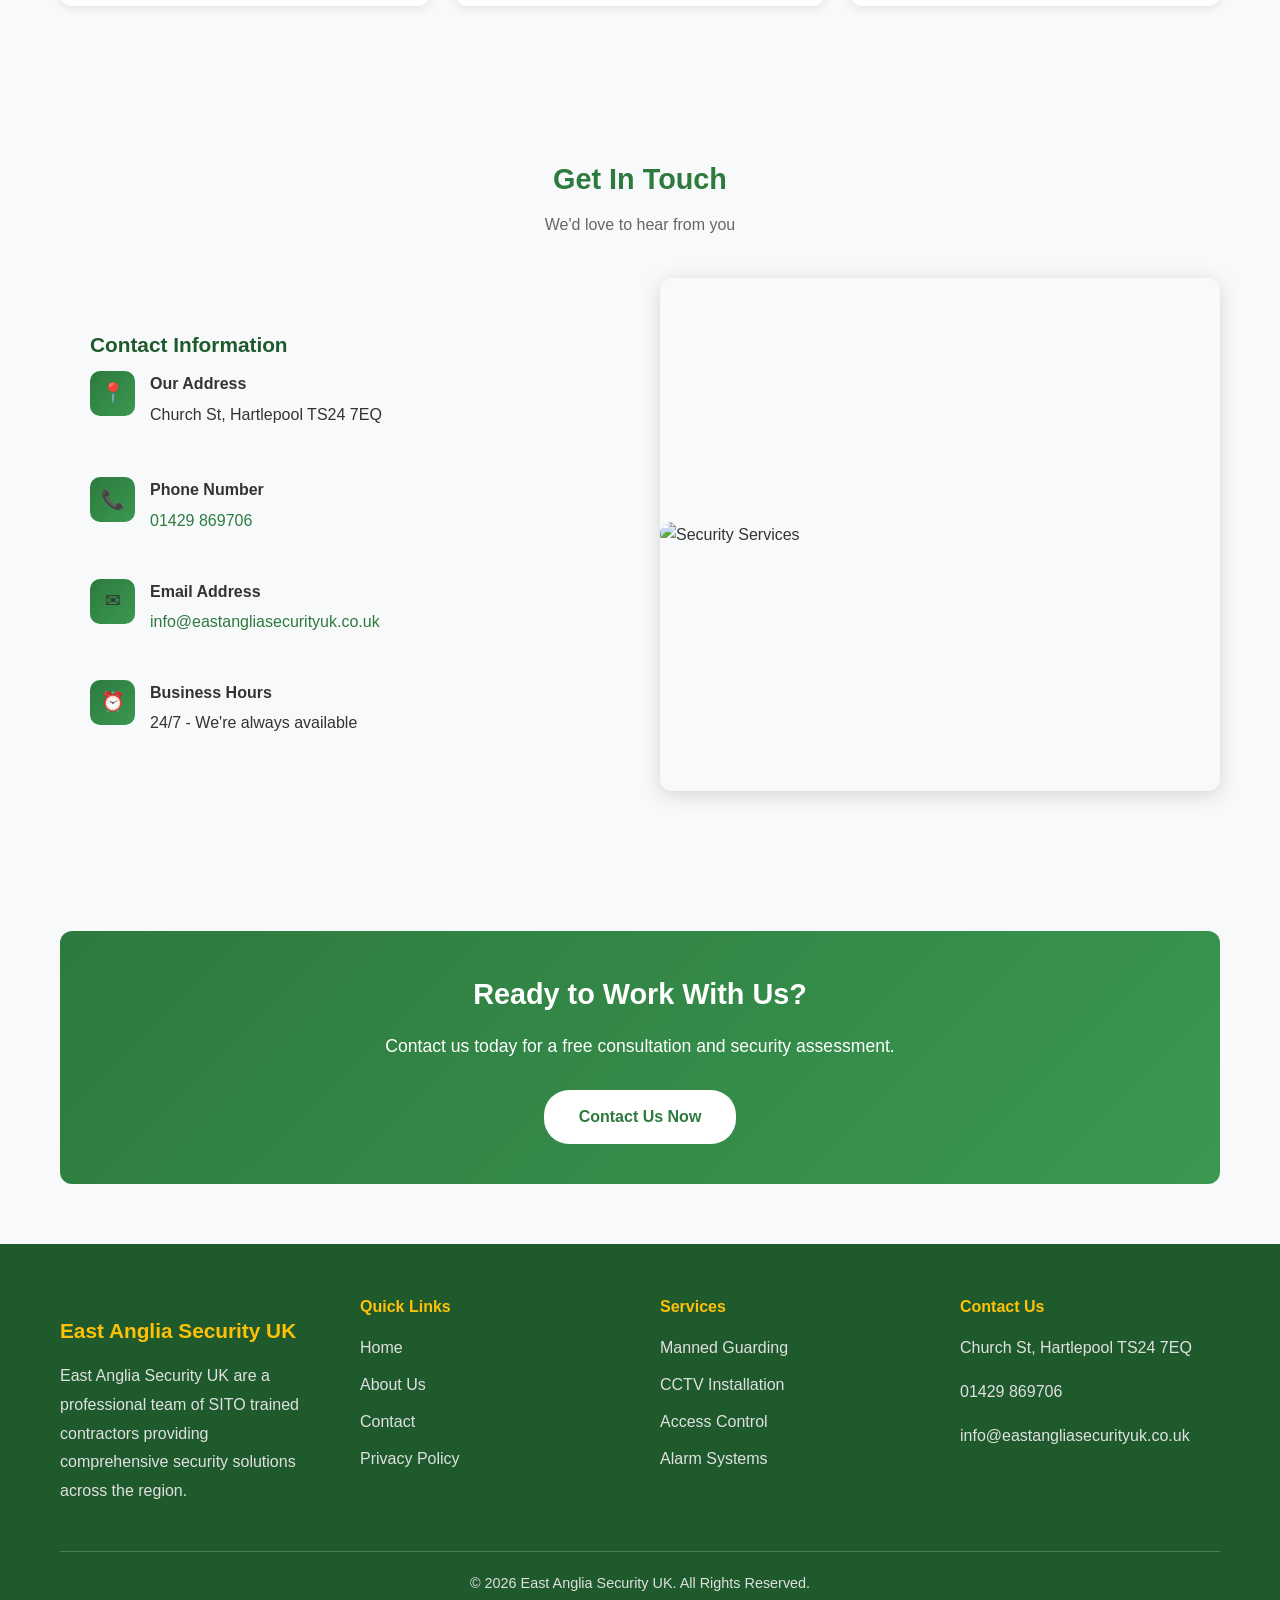
==== commit 47ae81cf: "Redesign site with new green CSS theme and updated casino list - Replace blue/black CSS with green p" ====
--- a/about.html
+++ b/about.html
@@ -59,25 +59,22 @@
     </section>
 
     <!-- Our Values Section -->
-    <section class="gray-bg">
+    <section>
         <div class="container">
             <div class="section-title">
                 <h2>Our Core Values</h2>
                 <p>The principles that guide everything we do</p>
             </div>
-            <div class="services-grid">
-                <div class="service-card">
-                    <div class="icon">⭐</div>
+            <div class="values-grid">
+                <div class="value-item">
                     <h3>Excellence</h3>
                     <p>We strive for excellence in every aspect of our security services, maintaining the highest standards in the industry.</p>
                 </div>
-                <div class="service-card">
-                    <div class="icon">🤝</div>
+                <div class="value-item">
                     <h3>Integrity</h3>
                     <p>Honesty and transparency are at the heart of our business. We build trust through consistent, ethical practices.</p>
                 </div>
-                <div class="service-card">
-                    <div class="icon">💪</div>
+                <div class="value-item">
                     <h3>Reliability</h3>
                     <p>Our clients can depend on us 24/7. We deliver on our promises and are always there when you need us.</p>
                 </div>
@@ -93,36 +90,36 @@
                 <p>Experienced professionals dedicated to your security</p>
             </div>
             <div class="team-grid">
-                <div class="team-card">
-                    <div class="team-avatar">JT</div>
+                <div class="team-member">
+                    <div class="member-avatar-large">JT</div>
                     <h3>James Thompson</h3>
                     <span class="role">Managing Director</span>
-                    <p>With over 15 years of experience in the security industry, James leads East Anglia Security UK with a commitment to excellence and client satisfaction. SITO qualified and SIA licensed.</p>
-                </div>
-                <div class="team-card">
-                    <div class="team-avatar">SM</div>
+                    <p class="bio">With over 15 years of experience in the security industry, James leads East Anglia Security UK with a commitment to excellence and client satisfaction. SITO qualified and SIA licensed.</p>
+                </div>
+                <div class="team-member">
+                    <div class="member-avatar-large">SM</div>
                     <h3>Sarah Mitchell</h3>
                     <span class="role">Operations Manager</span>
-                    <p>Sarah oversees all operational aspects of our security services, ensuring seamless delivery and coordination. Expert in risk assessment and security planning.</p>
-                </div>
-                <div class="team-card">
-                    <div class="team-avatar">DW</div>
+                    <p class="bio">Sarah oversees all operational aspects of our security services, ensuring seamless delivery and coordination. Expert in risk assessment and security planning.</p>
+                </div>
+                <div class="team-member">
+                    <div class="member-avatar-large">DW</div>
                     <h3>David Williams</h3>
                     <span class="role">Technical Director</span>
-                    <p>David heads our technical security division, specialising in CCTV, access control, and alarm system installations. Certified in all major security systems.</p>
-                </div>
-                <div class="team-card">
-                    <div class="team-avatar">RC</div>
+                    <p class="bio">David heads our technical security division, specialising in CCTV, access control, and alarm system installations. Certified in all major security systems.</p>
+                </div>
+                <div class="team-member">
+                    <div class="member-avatar-large">RC</div>
                     <h3>Rachel Clarke</h3>
                     <span class="role">Client Relations Manager</span>
-                    <p>Rachel ensures every client receives personalised attention and tailored security solutions. Dedicated to building long-term partnerships with our clients.</p>
+                    <p class="bio">Rachel ensures every client receives personalised attention and tailored security solutions. Dedicated to building long-term partnerships with our clients.</p>
                 </div>
             </div>
         </div>
     </section>
 
     <!-- Why Choose Us Section -->
-    <section class="blue-bg">
+    <section>
         <div class="container">
             <div class="section-title">
                 <h2>Why Choose East Anglia Security UK?</h2>
@@ -130,32 +127,32 @@
             </div>
             <div class="services-grid">
                 <div class="service-card">
-                    <div class="icon">🎓</div>
+                    <div class="icon">&#127891;</div>
                     <h3>SITO Trained</h3>
                     <p>All our security personnel are trained to SITO standards, ensuring professional and competent service delivery.</p>
                 </div>
                 <div class="service-card">
-                    <div class="icon">📋</div>
+                    <div class="icon">&#128203;</div>
                     <h3>SIA Licensed</h3>
                     <p>Every member of our security team holds a valid SIA licence, guaranteeing compliance with industry regulations.</p>
                 </div>
                 <div class="service-card">
-                    <div class="icon">🔒</div>
+                    <div class="icon">&#128274;</div>
                     <h3>Fully Insured</h3>
                     <p>Complete peace of mind with comprehensive insurance coverage for all our services and personnel.</p>
                 </div>
                 <div class="service-card">
-                    <div class="icon">🎯</div>
+                    <div class="icon">&#127919;</div>
                     <h3>Tailored Solutions</h3>
                     <p>Every contract is customised to meet your specific requirements, ensuring optimal security coverage.</p>
                 </div>
                 <div class="service-card">
-                    <div class="icon">⏰</div>
+                    <div class="icon">&#9200;</div>
                     <h3>24/7 Availability</h3>
                     <p>Round-the-clock security services and support, whenever you need us.</p>
                 </div>
                 <div class="service-card">
-                    <div class="icon">✅</div>
+                    <div class="icon">&#10004;</div>
                     <h3>Vetted Personnel</h3>
                     <p>All staff undergo rigorous vetting and background checks before joining our team.</p>
                 </div>
@@ -171,59 +168,61 @@
                 <p>We'd love to hear from you</p>
             </div>
             <div class="contact-grid">
-                <div class="contact-info">
+                <div class="contact-info-section">
                     <h3>Contact Information</h3>
-                    <div class="contact-item">
-                        <div class="icon">📍</div>
-                        <div>
-                            <h4>Our Address</h4>
-                            <p>Church St, Hartlepool TS24 7EQ</p>
+                    <div class="contact-details">
+                        <div class="contact-item">
+                            <div class="icon">&#128205;</div>
+                            <div>
+                                <h4>Our Address</h4>
+                                <p>Church St, Hartlepool TS24 7EQ</p>
+                            </div>
+                        </div>
+                        <div class="contact-item">
+                            <div class="icon">&#128222;</div>
+                            <div>
+                                <h4>Phone Number</h4>
+                                <a href="tel:01429869706">01429 869706</a>
+                            </div>
+                        </div>
+                        <div class="contact-item">
+                            <div class="icon">&#9993;</div>
+                            <div>
+                                <h4>Email Address</h4>
+                                <a href="mailto:info@eastangliasecurityuk.co.uk">info@eastangliasecurityuk.co.uk</a>
+                            </div>
+                        </div>
+                        <div class="contact-item">
+                            <div class="icon">&#9200;</div>
+                            <div>
+                                <h4>Business Hours</h4>
+                                <p>24/7 - We're always available</p>
+                            </div>
                         </div>
                     </div>
-                    <div class="contact-item">
-                        <div class="icon">📞</div>
-                        <div>
-                            <h4>Phone Number</h4>
-                            <a href="tel:01429869706">01429 869706</a>
-                        </div>
-                    </div>
-                    <div class="contact-item">
-                        <div class="icon">✉️</div>
-                        <div>
-                            <h4>Email Address</h4>
-                            <a href="mailto:info@eastangliasecurityuk.co.uk">info@eastangliasecurityuk.co.uk</a>
-                        </div>
-                    </div>
-                    <div class="contact-item">
-                        <div class="icon">⏰</div>
-                        <div>
-                            <h4>Business Hours</h4>
-                            <p>24/7 - We're always available</p>
-                        </div>
-                    </div>
                 </div>
                 <div class="about-image" style="display: flex; align-items: center;">
-                    <img src="https://s3-media0.fl.yelpcdn.com/bphoto/cQh2QdHFI9MVmuPqAPYB0g/l.jpg" alt="Security Services" style="border-radius: 15px; height: auto;">
+                    <img src="https://s3-media0.fl.yelpcdn.com/bphoto/cQh2QdHFI9MVmuPqAPYB0g/l.jpg" alt="Security Services" style="border-radius: 12px; height: auto;">
                 </div>
             </div>
         </div>
     </section>
 
     <!-- CTA Section -->
-    <section class="cta-section">
-        <div class="container">
+    <div class="container">
+        <div class="cta-section">
             <h2>Ready to Work With Us?</h2>
             <p>Contact us today for a free consultation and security assessment.</p>
             <a href="contact.html" class="btn">Contact Us Now</a>
         </div>
-    </section>
+    </div>
 
     <!-- Footer -->
     <footer>
         <div class="container">
-            <div class="footer-grid">
-                <div class="footer-about">
-                    <img src="https://img1.wsimg.com/isteam/ip/14a22eec-8e87-4843-ab2d-3fad0503eaf7/logo/707db398-b844-47c6-98c1-d2f06197533a.png/:/rs=h:80,cg:true,m/qt=q:95" alt="East Anglia Security UK">
+            <div class="footer-content">
+                <div class="footer-section">
+                    <h3>East Anglia Security UK</h3>
                     <p>East Anglia Security UK are a professional team of SITO trained contractors providing comprehensive security solutions across the region.</p>
                 </div>
                 <div class="footer-section">
@@ -244,11 +243,11 @@
                         <li><a href="contact.html">Alarm Systems</a></li>
                     </ul>
                 </div>
-                <div class="footer-section footer-contact">
+                <div class="footer-section">
                     <h4>Contact Us</h4>
-                    <p><span>📍</span> Church St, Hartlepool TS24 7EQ</p>
-                    <p><span>📞</span> <a href="tel:01429869706">01429 869706</a></p>
-                    <p><span>✉️</span> <a href="mailto:info@eastangliasecurityuk.co.uk">info@eastangliasecurityuk.co.uk</a></p>
+                    <p>Church St, Hartlepool TS24 7EQ</p>
+                    <p><a href="tel:01429869706">01429 869706</a></p>
+                    <p><a href="mailto:info@eastangliasecurityuk.co.uk">info@eastangliasecurityuk.co.uk</a></p>
                 </div>
             </div>
             <div class="footer-bottom">
--- a/styles.css
+++ b/styles.css
@@ -1,100 +1,95 @@
-/* East Anglia Security UK - Main Stylesheet */
-
-/* CSS Variables */
-:root {
-    --primary-blue: #4A90D9;
-    --light-blue: #E8F4FD;
-    --dark-blue: #2C5282;
-    --black: #1a1a1a;
-    --white: #ffffff;
-    --gray-light: #f5f5f5;
-    --gray-medium: #666666;
-    --gray-dark: #333333;
-    --shadow: 0 4px 6px rgba(0, 0, 0, 0.1);
-    --shadow-hover: 0 8px 25px rgba(0, 0, 0, 0.15);
-    --transition: all 0.3s ease;
-}
-
-/* Reset and Base Styles */
+/* ========================================
+   Global Styles & Reset
+   ======================================== */
 * {
     margin: 0;
     padding: 0;
     box-sizing: border-box;
 }
-
+:root {
+    --primary-color: #2d7a3e;
+    --primary-dark: #1f5a2d;
+    --primary-light: #3a9851;
+    --accent-color: #ffc107;
+    --text-color: #333;
+    --text-light: #666;
+    --border-color: #ddd;
+    --bg-light: #f8f9fa;
+    --bg-white: #ffffff;
+    --shadow: 0 2px 10px rgba(0, 0, 0, 0.1);
+    --shadow-hover: 0 4px 20px rgba(0, 0, 0, 0.15);
+}
 html {
     scroll-behavior: smooth;
 }
-
 body {
-    font-family: 'Segoe UI', Tahoma, Geneva, Verdana, sans-serif;
-    background-color: var(--white);
-    color: var(--gray-dark);
+    font-family: -apple-system, BlinkMacSystemFont, 'Segoe UI', 'Roboto', 'Oxygen', 'Ubuntu', 'Cantarell', 'Fira Sans', 'Droid Sans', 'Helvetica Neue', sans-serif;
     line-height: 1.6;
-}
-
-a {
-    text-decoration: none;
-    color: inherit;
-    transition: var(--transition);
-}
-
-ul {
-    list-style: none;
-}
-
+    color: var(--text-color);
+    background-color: var(--bg-light);
+}
 img {
     max-width: 100%;
     height: auto;
 }
-
-/* Container */
 .container {
     max-width: 1200px;
     margin: 0 auto;
     padding: 0 20px;
 }
-
-/* Header */
+/* ========================================
+   Header & Navigation
+   ======================================== */
 header {
-    background-color: var(--black);
-    padding: 15px 0;
+    background-color: var(--bg-white);
+    box-shadow: var(--shadow);
     position: sticky;
     top: 0;
     z-index: 1000;
-    box-shadow: var(--shadow);
-}
-
+}
 header .container {
     display: flex;
     justify-content: space-between;
     align-items: center;
-}
-
+    padding: 15px 20px;
+    flex-wrap: wrap;
+}
+.logo {
+    text-decoration: none;
+}
+.logo h1 {
+    color: var(--primary-color);
+    font-size: 1.8rem;
+    margin-bottom: 0;
+}
+.logo .tagline {
+    color: var(--text-light);
+    font-size: 0.9rem;
+    margin-top: 2px;
+}
 .logo img {
     height: 60px;
     width: auto;
 }
-
 nav ul {
-    display: flex;
-    gap: 30px;
-}
-
-nav ul li a {
-    color: var(--white);
+    list-style: none;
+    display: flex;
+    gap: 25px;
+    flex-wrap: wrap;
+}
+nav a {
+    text-decoration: none;
+    color: var(--text-color);
     font-weight: 500;
-    padding: 10px 15px;
+    padding: 8px 12px;
     border-radius: 5px;
-    transition: var(--transition);
-}
-
-nav ul li a:hover,
-nav ul li a.active {
-    background-color: var(--primary-blue);
-    color: var(--white);
-}
-
+    transition: all 0.3s ease;
+}
+nav a:hover,
+nav a.active {
+    background-color: var(--primary-color);
+    color: white;
+}
 /* Mobile Menu Toggle */
 .mobile-menu-toggle {
     display: none;
@@ -103,782 +98,931 @@
     cursor: pointer;
     padding: 10px;
 }
-
 .mobile-menu-toggle span {
     width: 25px;
     height: 3px;
-    background-color: var(--white);
-    transition: var(--transition);
-}
-
-/* Hero Section */
+    background-color: var(--primary-color);
+    transition: all 0.3s ease;
+}
+/* ========================================
+   Hero Section
+   ======================================== */
 .hero {
-    background: linear-gradient(135deg, var(--black) 0%, var(--dark-blue) 100%);
-    color: var(--white);
-    padding: 100px 0;
+    background: linear-gradient(135deg, var(--primary-dark) 0%, var(--primary-light) 100%);
+    color: white;
+    padding: 80px 0;
     text-align: center;
-    position: relative;
-    overflow: hidden;
-}
-
-.hero::before {
-    content: '';
-    position: absolute;
-    top: 0;
-    left: 0;
-    right: 0;
-    bottom: 0;
-    background: url('https://encrypted-tbn0.gstatic.com/images?q=tbn:ANd9GcQLadYJXBvMURomT74yhrh5o8ooUNmtJhS-pA&s') center/cover;
-    opacity: 0.15;
-}
-
-.hero .container {
-    position: relative;
-    z-index: 1;
-}
-
+}
 .hero h1 {
+    color: white;
     font-size: 3rem;
-    margin-bottom: 20px;
-    text-shadow: 2px 2px 4px rgba(0, 0, 0, 0.3);
-}
-
+    margin-bottom: 15px;
+    text-shadow: 2px 2px 4px rgba(0, 0, 0, 0.2);
+}
 .hero p {
     font-size: 1.3rem;
-    max-width: 700px;
-    margin: 0 auto 30px;
-    opacity: 0.9;
-}
-
+    margin-bottom: 30px;
+    opacity: 0.95;
+}
 .hero .btn {
     display: inline-block;
-    background-color: var(--primary-blue);
-    color: var(--white);
+    background-color: var(--accent-color);
+    color: var(--text-color);
     padding: 15px 40px;
-    border-radius: 50px;
+    border-radius: 25px;
     font-size: 1.1rem;
-    font-weight: 600;
-    transition: var(--transition);
-    box-shadow: var(--shadow);
-}
-
+    font-weight: bold;
+    text-decoration: none;
+    transition: all 0.3s ease;
+}
 .hero .btn:hover {
-    background-color: var(--white);
-    color: var(--primary-blue);
-    transform: translateY(-3px);
+    transform: scale(1.05);
     box-shadow: var(--shadow-hover);
 }
-
-/* Page Header */
+/* ========================================
+   Page Header (Internal Pages)
+   ======================================== */
 .page-header {
-    background: linear-gradient(135deg, var(--black) 0%, var(--dark-blue) 100%);
-    color: var(--white);
+    background: linear-gradient(135deg, var(--primary-dark) 0%, var(--primary-light) 100%);
+    color: white;
     padding: 60px 0;
     text-align: center;
 }
-
 .page-header h1 {
+    color: white;
     font-size: 2.5rem;
     margin-bottom: 10px;
 }
-
 .page-header p {
+    color: white;
     opacity: 0.9;
     font-size: 1.1rem;
 }
-
-/* Meta Box */
+/* ========================================
+   Main Content
+   ======================================== */
+main {
+    padding: 40px 20px;
+}
+article {
+    background-color: var(--bg-white);
+    padding: 40px;
+    border-radius: 10px;
+    box-shadow: var(--shadow);
+}
+h1 {
+    color: var(--primary-color);
+    font-size: 2.5rem;
+    margin-bottom: 25px;
+    line-height: 1.2;
+}
+h2 {
+    color: var(--primary-color);
+    font-size: 1.8rem;
+    margin: 30px 0 15px;
+}
+h3 {
+    color: var(--primary-dark);
+    font-size: 1.3rem;
+    margin: 20px 0 10px;
+}
+p {
+    margin-bottom: 15px;
+    color: var(--text-color);
+}
+a {
+    color: var(--primary-color);
+    transition: color 0.3s ease;
+}
+a:hover {
+    color: var(--primary-dark);
+}
+/* ========================================
+   Meta Box (Author & Date)
+   ======================================== */
 .meta-box {
-    background: linear-gradient(135deg, var(--light-blue) 0%, var(--white) 100%);
-    border-left: 4px solid var(--primary-blue);
-    padding: 20px 25px;
-    margin: 30px 0;
-    border-radius: 0 10px 10px 0;
-    box-shadow: var(--shadow);
-    display: flex;
+    display: flex;
+    justify-content: space-between;
     align-items: center;
-    gap: 20px;
-}
-
-.meta-box .author-avatar {
-    width: 60px;
-    height: 60px;
-    background-color: var(--primary-blue);
+    background-color: var(--bg-light);
+    padding: 15px 20px;
+    border-radius: 8px;
+    margin-bottom: 30px;
+    border-left: 4px solid var(--primary-color);
+    flex-wrap: wrap;
+    gap: 15px;
+}
+.meta-author {
+    display: flex;
+    align-items: center;
+    gap: 12px;
+}
+.author-avatar {
+    width: 45px;
+    height: 45px;
     border-radius: 50%;
+    background: linear-gradient(135deg, var(--primary-color), var(--primary-light));
+    color: white;
     display: flex;
     align-items: center;
     justify-content: center;
-    color: var(--white);
-    font-weight: bold;
-    font-size: 1.5rem;
+    font-weight: bold;
+    font-size: 1rem;
     flex-shrink: 0;
 }
-
-.meta-box .meta-content {
-    flex: 1;
-}
-
-.meta-box .author-name {
-    font-weight: 600;
-    color: var(--dark-blue);
+.author-info {
+    display: flex;
+    flex-direction: column;
+}
+.author-info strong {
+    color: var(--text-color);
+    font-size: 1rem;
+}
+.author-info span {
+    color: var(--text-light);
+    font-size: 0.85rem;
+}
+.meta-date {
+    color: var(--text-light);
+    font-size: 0.9rem;
+}
+/* ========================================
+   Sections
+   ======================================== */
+section {
+    padding: 60px 0;
+}
+.intro {
     font-size: 1.1rem;
-}
-
-.meta-box .update-date {
-    color: var(--gray-medium);
-    font-size: 0.9rem;
-    margin-top: 5px;
-}
-
-/* Sections */
-section {
-    padding: 80px 0;
-}
-
-section.gray-bg {
-    background-color: var(--gray-light);
-}
-
-section.blue-bg {
-    background-color: var(--light-blue);
-}
-
+    color: var(--text-color);
+    padding: 20px 0;
+    border-bottom: 2px solid var(--border-color);
+    margin-bottom: 30px;
+}
+.content-section {
+    margin: 40px 0;
+}
+.content-section ol,
+.content-section ul {
+    margin-left: 25px;
+    margin-bottom: 15px;
+}
+.content-section li {
+    margin-bottom: 10px;
+}
 .section-title {
     text-align: center;
-    margin-bottom: 50px;
-}
-
+    margin-bottom: 40px;
+}
 .section-title h2 {
-    font-size: 2.2rem;
-    color: var(--black);
-    margin-bottom: 15px;
+    margin-bottom: 10px;
+}
+.section-title p {
+    color: var(--text-light);
+}
+/* Features List */
+.features-list {
+    list-style: none;
+    margin-top: 20px;
+}
+.features-list li {
+    padding: 10px 0;
+    padding-left: 30px;
     position: relative;
+    color: var(--text-color);
+}
+.features-list li::before {
+    content: '\2713';
+    position: absolute;
+    left: 0;
+    color: var(--primary-color);
+    font-weight: bold;
+}
+/* ========================================
+   Casino Table & List
+   ======================================== */
+.casino-table {
+    margin: 40px 0;
+}
+.casino-table h2 {
+    text-align: center;
+    background: linear-gradient(135deg, var(--primary-color), var(--primary-light));
+    color: white;
+    padding: 20px;
+    border-radius: 10px 10px 0 0;
+    margin: 0;
+}
+.casino-list {
+    background-color: var(--bg-white);
+    border: 2px solid var(--primary-color);
+    border-radius: 0 0 10px 10px;
+    overflow: hidden;
+}
+.casino-item {
+    padding: 18px 20px;
+    border-bottom: 1px solid var(--border-color);
+    display: flex;
+    align-items: center;
+    gap: 10px;
+    flex-wrap: wrap;
+    transition: background-color 0.3s ease;
+    text-decoration: none;
+    cursor: pointer;
+}
+.casino-item:hover {
+    background-color: var(--bg-light);
+}
+.casino-item:last-child {
+    border-bottom: none;
+}
+.casino-item.featured {
+    background-color: #fff9e6;
+    border-left: 5px solid var(--accent-color);
+}
+.casino-item .check {
+    color: var(--primary-color);
+    font-size: 1.2rem;
+    flex-shrink: 0;
+}
+.casino-item .casino-name {
+    color: var(--primary-color);
+    font-weight: bold;
+    font-size: 1.1rem;
+}
+.casino-item .badge {
+    background-color: #22c55e;
+    color: white;
+    font-size: 0.7rem;
+    padding: 2px 8px;
+    border-radius: 10px;
+    font-weight: bold;
+}
+.casino-item .bonus {
+    color: var(--text-color);
+    flex: 1;
+}
+/* ========================================
+   Casino Review Cards
+   ======================================== */
+.casino-reviews {
+    display: grid;
+    gap: 30px;
+    margin: 40px 0;
+}
+.casino-review-card {
+    background: var(--bg-white);
+    border: 2px solid var(--border-color);
+    border-radius: 12px;
+    padding: 25px;
+    box-shadow: var(--shadow);
+    transition: all 0.3s ease;
+    position: relative;
+}
+.casino-review-card:hover {
+    box-shadow: var(--shadow-hover);
+    transform: translateY(-5px);
+}
+.casino-review-card.featured-card {
+    border-color: var(--accent-color);
+    background: linear-gradient(to bottom, #fff9e6 0%, var(--bg-white) 100px);
+}
+.casino-badge {
+    position: absolute;
+    top: 15px;
+    right: 15px;
+    background: var(--accent-color);
+    color: var(--text-color);
+    padding: 5px 15px;
+    border-radius: 20px;
+    font-weight: bold;
+    font-size: 0.85rem;
+}
+.casino-review-card h2 {
+    color: var(--primary-color);
+    margin-top: 0;
+    margin-bottom: 10px;
+    font-size: 1.6rem;
+}
+.casino-rating {
+    color: var(--accent-color);
+    font-size: 1.1rem;
+    margin-bottom: 10px;
+}
+.casino-bonus-tag {
+    background-color: var(--primary-color);
+    color: white;
+    padding: 12px 15px;
+    border-radius: 8px;
+    margin: 15px 0;
     display: inline-block;
-}
-
-.section-title h2::after {
-    content: '';
-    position: absolute;
-    bottom: -10px;
-    left: 50%;
-    transform: translateX(-50%);
-    width: 60px;
-    height: 4px;
-    background-color: var(--primary-blue);
-    border-radius: 2px;
-}
-
-.section-title p {
-    color: var(--gray-medium);
-    max-width: 600px;
-    margin: 0 auto;
-}
-
-/* Services Grid */
+    width: 100%;
+}
+.casino-features {
+    display: flex;
+    flex-wrap: wrap;
+    gap: 10px;
+    margin: 20px 0;
+}
+.feature {
+    background-color: var(--bg-light);
+    padding: 8px 15px;
+    border-radius: 20px;
+    font-size: 0.9rem;
+    color: var(--text-color);
+    border: 1px solid var(--border-color);
+}
+.casino-btn {
+    display: inline-block;
+    background: linear-gradient(135deg, var(--primary-color), var(--primary-light));
+    color: white !important;
+    padding: 12px 30px;
+    border-radius: 25px;
+    text-decoration: none;
+    font-weight: bold;
+    text-align: center;
+    transition: all 0.3s ease;
+    border: none;
+    cursor: pointer;
+}
+.casino-btn:hover {
+    transform: scale(1.05);
+    box-shadow: var(--shadow-hover);
+}
+/* ========================================
+   Services Grid (About/Contact)
+   ======================================== */
 .services-grid {
     display: grid;
-    grid-template-columns: repeat(auto-fit, minmax(300px, 1fr));
-    gap: 30px;
-    margin-top: 40px;
-}
-
+    grid-template-columns: repeat(auto-fit, minmax(280px, 1fr));
+    gap: 25px;
+}
 .service-card {
-    background-color: var(--white);
-    padding: 40px 30px;
-    border-radius: 15px;
+    background-color: var(--bg-white);
+    padding: 30px 25px;
+    border-radius: 12px;
     text-align: center;
     box-shadow: var(--shadow);
-    transition: var(--transition);
+    transition: all 0.3s ease;
     border: 1px solid transparent;
 }
-
 .service-card:hover {
-    transform: translateY(-10px);
+    transform: translateY(-5px);
     box-shadow: var(--shadow-hover);
-    border-color: var(--primary-blue);
-}
-
+    border-color: var(--primary-color);
+}
 .service-card .icon {
-    width: 80px;
-    height: 80px;
-    background: linear-gradient(135deg, var(--primary-blue) 0%, var(--dark-blue) 100%);
+    width: 70px;
+    height: 70px;
+    background: linear-gradient(135deg, var(--primary-color), var(--primary-light));
     border-radius: 50%;
     display: flex;
     align-items: center;
     justify-content: center;
-    margin: 0 auto 25px;
-    font-size: 2rem;
-    color: var(--white);
-}
-
+    margin: 0 auto 20px;
+    font-size: 1.8rem;
+    color: white;
+}
 .service-card h3 {
-    font-size: 1.4rem;
-    margin-bottom: 15px;
-    color: var(--black);
-}
-
+    margin-bottom: 10px;
+}
 .service-card p {
-    color: var(--gray-medium);
+    color: var(--text-light);
     line-height: 1.7;
 }
-
-/* About Content */
+/* ========================================
+   About Content
+   ======================================== */
 .about-content {
     display: grid;
     grid-template-columns: 1fr 1fr;
-    gap: 50px;
+    gap: 40px;
     align-items: center;
 }
-
 .about-text h2 {
-    font-size: 2rem;
-    color: var(--black);
-    margin-bottom: 20px;
-}
-
+    margin-top: 0;
+}
 .about-text p {
-    color: var(--gray-medium);
-    margin-bottom: 15px;
+    color: var(--text-light);
     line-height: 1.8;
 }
-
 .about-image {
-    border-radius: 15px;
+    border-radius: 12px;
     overflow: hidden;
     box-shadow: var(--shadow-hover);
 }
-
 .about-image img {
     width: 100%;
     height: 400px;
     object-fit: cover;
-    transition: var(--transition);
-}
-
+    transition: all 0.3s ease;
+}
 .about-image:hover img {
     transform: scale(1.05);
 }
-
-/* Features List */
-.features-list {
-    margin-top: 20px;
-}
-
-.features-list li {
-    padding: 10px 0;
-    padding-left: 30px;
-    position: relative;
-    color: var(--gray-dark);
-}
-
-.features-list li::before {
-    content: '✓';
-    position: absolute;
-    left: 0;
-    color: var(--primary-blue);
-    font-weight: bold;
-}
-
-/* Team Section */
+/* ========================================
+   Team Section (About Page)
+   ======================================== */
+.team-section {
+    margin: 50px 0;
+}
 .team-grid {
     display: grid;
     grid-template-columns: repeat(auto-fit, minmax(280px, 1fr));
-    gap: 40px;
-    margin-top: 40px;
-}
-
-.team-card {
-    background-color: var(--white);
-    padding: 40px 30px;
-    border-radius: 15px;
+    gap: 30px;
+    margin-top: 30px;
+}
+.team-member {
     text-align: center;
+    padding: 30px 20px;
+    background-color: var(--bg-light);
+    border-radius: 12px;
     box-shadow: var(--shadow);
-    transition: var(--transition);
-}
-
-.team-card:hover {
+    transition: all 0.3s ease;
+}
+.team-member:hover {
     transform: translateY(-5px);
     box-shadow: var(--shadow-hover);
 }
-
-.team-avatar {
-    width: 120px;
-    height: 120px;
-    background: linear-gradient(135deg, var(--primary-blue) 0%, var(--dark-blue) 100%);
+.member-avatar-large {
+    width: 100px;
+    height: 100px;
     border-radius: 50%;
+    background: linear-gradient(135deg, var(--primary-color), var(--primary-light));
+    color: white;
     display: flex;
     align-items: center;
     justify-content: center;
-    margin: 0 auto 25px;
-    font-size: 2.5rem;
-    color: var(--white);
-    font-weight: bold;
-    border: 4px solid var(--light-blue);
-}
-
-.team-card h3 {
-    font-size: 1.3rem;
-    color: var(--black);
-    margin-bottom: 5px;
-}
-
-.team-card .role {
-    color: var(--primary-blue);
-    font-weight: 500;
+    font-weight: bold;
+    font-size: 2rem;
+    margin: 0 auto 20px;
+    box-shadow: 0 4px 10px rgba(45, 122, 62, 0.3);
+}
+.team-member h3 {
+    color: var(--primary-color);
+    margin: 15px 0 5px;
+}
+.team-member .role {
+    color: var(--text-light);
+    font-weight: bold;
     margin-bottom: 15px;
     display: block;
 }
-
-.team-card p {
-    color: var(--gray-medium);
-    font-size: 0.95rem;
-    line-height: 1.7;
-}
-
-/* Contact Section */
+.team-member .bio {
+    color: var(--text-color);
+    text-align: left;
+    line-height: 1.6;
+}
+/* ========================================
+   Values Grid
+   ======================================== */
+.values-grid {
+    display: grid;
+    grid-template-columns: repeat(auto-fit, minmax(250px, 1fr));
+    gap: 25px;
+    margin: 30px 0;
+}
+.value-item {
+    background-color: var(--bg-light);
+    padding: 25px;
+    border-radius: 10px;
+    border-left: 4px solid var(--primary-color);
+}
+.value-item h3 {
+    margin-top: 0;
+}
+/* ========================================
+   Contact Page
+   ======================================== */
 .contact-grid {
     display: grid;
     grid-template-columns: 1fr 1fr;
-    gap: 50px;
-}
-
-.contact-info {
-    background: linear-gradient(135deg, var(--black) 0%, var(--dark-blue) 100%);
-    padding: 40px;
-    border-radius: 15px;
-    color: var(--white);
-}
-
-.contact-info h3 {
-    font-size: 1.8rem;
-    margin-bottom: 30px;
-}
-
-.contact-item {
-    display: flex;
-    align-items: flex-start;
-    gap: 15px;
-    margin-bottom: 25px;
-}
-
-.contact-item .icon {
-    width: 50px;
-    height: 50px;
-    background-color: rgba(255, 255, 255, 0.1);
-    border-radius: 10px;
-    display: flex;
-    align-items: center;
-    justify-content: center;
-    font-size: 1.3rem;
-    flex-shrink: 0;
-}
-
-.contact-item h4 {
-    font-size: 1.1rem;
-    margin-bottom: 5px;
-}
-
-.contact-item p,
-.contact-item a {
-    color: rgba(255, 255, 255, 0.8);
-    font-size: 0.95rem;
-}
-
-.contact-item a:hover {
-    color: var(--primary-blue);
-}
-
-/* Contact Form */
+    gap: 40px;
+    margin: 40px 0;
+}
+.contact-form-section,
+.contact-info-section {
+    background-color: var(--bg-light);
+    padding: 30px;
+    border-radius: 12px;
+}
 .contact-form {
-    background-color: var(--white);
-    padding: 40px;
-    border-radius: 15px;
-    box-shadow: var(--shadow);
-}
-
-.contact-form h3 {
-    font-size: 1.8rem;
-    margin-bottom: 30px;
-    color: var(--black);
-}
-
+    display: flex;
+    flex-direction: column;
+    gap: 20px;
+}
 .form-group {
-    margin-bottom: 20px;
-}
-
+    display: flex;
+    flex-direction: column;
+    gap: 8px;
+}
 .form-group label {
-    display: block;
-    margin-bottom: 8px;
-    font-weight: 500;
-    color: var(--gray-dark);
-}
-
+    font-weight: 600;
+    color: var(--text-color);
+}
 .form-group input,
-.form-group textarea,
-.form-group select {
-    width: 100%;
-    padding: 15px;
-    border: 2px solid var(--gray-light);
-    border-radius: 10px;
+.form-group select,
+.form-group textarea {
+    padding: 12px 15px;
+    border: 2px solid var(--border-color);
+    border-radius: 8px;
     font-size: 1rem;
-    transition: var(--transition);
     font-family: inherit;
-}
-
+    transition: border-color 0.3s ease;
+}
 .form-group input:focus,
-.form-group textarea:focus,
-.form-group select:focus {
+.form-group select:focus,
+.form-group textarea:focus {
     outline: none;
-    border-color: var(--primary-blue);
-    box-shadow: 0 0 0 3px rgba(74, 144, 217, 0.1);
-}
-
+    border-color: var(--primary-color);
+}
 .form-group textarea {
     min-height: 150px;
     resize: vertical;
 }
-
 .submit-btn {
-    background: linear-gradient(135deg, var(--primary-blue) 0%, var(--dark-blue) 100%);
-    color: var(--white);
-    padding: 15px 40px;
+    background: linear-gradient(135deg, var(--primary-color), var(--primary-light));
+    color: white;
+    padding: 14px 30px;
     border: none;
-    border-radius: 50px;
+    border-radius: 25px;
     font-size: 1.1rem;
-    font-weight: 600;
+    font-weight: bold;
     cursor: pointer;
-    transition: var(--transition);
-    width: 100%;
-}
-
+    transition: all 0.3s ease;
+}
 .submit-btn:hover {
-    transform: translateY(-3px);
+    transform: scale(1.05);
     box-shadow: var(--shadow-hover);
 }
-
-/* Privacy Policy */
-.policy-content {
-    max-width: 900px;
-    margin: 0 auto;
-    padding: 60px 20px;
-}
-
-.policy-content h2 {
-    font-size: 1.6rem;
-    color: var(--black);
-    margin-top: 40px;
-    margin-bottom: 15px;
-    padding-bottom: 10px;
-    border-bottom: 2px solid var(--light-blue);
-}
-
-.policy-content h2:first-of-type {
+.contact-details {
+    display: flex;
+    flex-direction: column;
+    gap: 25px;
+}
+.contact-item {
+    display: flex;
+    align-items: flex-start;
+    gap: 15px;
+    margin-bottom: 20px;
+}
+.contact-item .icon {
+    width: 45px;
+    height: 45px;
+    background: linear-gradient(135deg, var(--primary-color), var(--primary-light));
+    border-radius: 10px;
+    display: flex;
+    align-items: center;
+    justify-content: center;
+    font-size: 1.2rem;
+    flex-shrink: 0;
+}
+.contact-item h3 {
     margin-top: 0;
-}
-
-.policy-content p {
-    color: var(--gray-medium);
-    margin-bottom: 15px;
-    line-height: 1.8;
-}
-
-.policy-content ul {
-    margin: 15px 0;
-    padding-left: 25px;
-}
-
-.policy-content ul li {
-    color: var(--gray-medium);
     margin-bottom: 10px;
-    position: relative;
-    padding-left: 15px;
-}
-
-.policy-content ul li::before {
-    content: '•';
-    position: absolute;
-    left: 0;
-    color: var(--primary-blue);
-}
-
-/* CTA Section */
-.cta-section {
-    background: linear-gradient(135deg, var(--primary-blue) 0%, var(--dark-blue) 100%);
-    color: var(--white);
-    padding: 80px 0;
-    text-align: center;
-}
-
-.cta-section h2 {
-    font-size: 2.2rem;
-    margin-bottom: 20px;
-}
-
-.cta-section p {
-    font-size: 1.2rem;
-    opacity: 0.9;
-    margin-bottom: 30px;
-    max-width: 600px;
-    margin-left: auto;
-    margin-right: auto;
-}
-
-.cta-section .btn {
-    display: inline-block;
-    background-color: var(--white);
-    color: var(--primary-blue);
-    padding: 15px 40px;
-    border-radius: 50px;
-    font-size: 1.1rem;
-    font-weight: 600;
-    transition: var(--transition);
-}
-
-.cta-section .btn:hover {
-    background-color: var(--black);
-    color: var(--white);
-    transform: translateY(-3px);
-}
-
-/* Stats Section */
+}
+.contact-item h4 {
+    margin-bottom: 5px;
+    color: var(--text-color);
+}
+.contact-item p {
+    margin-bottom: 5px;
+}
+.contact-item a {
+    color: var(--primary-color);
+    text-decoration: none;
+}
+.contact-item a:hover {
+    color: var(--primary-dark);
+}
+.small-text {
+    font-size: 0.9rem;
+    color: var(--text-light);
+}
+/* ========================================
+   Stats Section
+   ======================================== */
+.stats-section {
+    background-color: var(--primary-dark);
+    color: white;
+    padding: 50px 0;
+}
 .stats-grid {
     display: grid;
     grid-template-columns: repeat(4, 1fr);
     gap: 30px;
     text-align: center;
 }
-
 .stat-item {
-    padding: 30px;
-}
-
+    padding: 20px;
+}
 .stat-item .number {
-    font-size: 3rem;
-    font-weight: bold;
-    color: var(--primary-blue);
+    font-size: 2.5rem;
+    font-weight: bold;
+    color: var(--accent-color);
     display: block;
 }
-
 .stat-item .label {
-    color: var(--gray-medium);
+    color: rgba(255,255,255,0.85);
+    font-size: 1rem;
+    margin-top: 8px;
+    display: block;
+}
+/* ========================================
+   FAQ Section
+   ======================================== */
+.faq-list {
+    margin: 30px 0;
+}
+.faq-item {
+    background-color: var(--bg-light);
+    padding: 20px;
+    border-radius: 10px;
+    margin-bottom: 20px;
+    border-left: 4px solid var(--primary-color);
+}
+.faq-item h3 {
+    margin-top: 0;
+    color: var(--primary-color);
+}
+/* ========================================
+   CTA Section
+   ======================================== */
+.cta-section {
+    background: linear-gradient(135deg, var(--primary-color), var(--primary-light));
+    color: white;
+    padding: 40px;
+    border-radius: 12px;
+    text-align: center;
+    margin: 40px 0;
+}
+.cta-section h2 {
+    color: white;
+    margin-top: 0;
+}
+.cta-section p {
+    color: white;
     font-size: 1.1rem;
-    margin-top: 10px;
-}
-
-/* Footer */
+}
+.cta-section .btn {
+    display: inline-block;
+    background-color: white;
+    color: var(--primary-color);
+    padding: 14px 35px;
+    border-radius: 25px;
+    text-decoration: none;
+    font-weight: bold;
+    transition: all 0.3s ease;
+    margin-top: 15px;
+}
+.cta-section .btn:hover {
+    transform: scale(1.05);
+    box-shadow: var(--shadow-hover);
+}
+.help-links {
+    display: flex;
+    justify-content: center;
+    gap: 15px;
+    flex-wrap: wrap;
+    margin-top: 20px;
+}
+.help-btn {
+    background-color: white;
+    color: var(--primary-color) !important;
+    padding: 12px 25px;
+    border-radius: 25px;
+    text-decoration: none;
+    font-weight: bold;
+    transition: all 0.3s ease;
+}
+.help-btn:hover {
+    transform: scale(1.05);
+    box-shadow: 0 4px 15px rgba(0, 0, 0, 0.2);
+}
+/* ========================================
+   Privacy Policy
+   ======================================== */
+.policy-content {
+    max-width: 900px;
+    margin: 0 auto;
+    padding: 60px 20px;
+}
+.policy-content h2 {
+    color: var(--primary-color);
+    margin-top: 35px;
+    margin-bottom: 15px;
+    padding-bottom: 10px;
+    border-bottom: 2px solid var(--bg-light);
+}
+.policy-content h3 {
+    margin-top: 20px;
+}
+.policy-content p {
+    color: var(--text-light);
+    line-height: 1.8;
+}
+.policy-content ul {
+    list-style: none;
+    margin: 15px 0;
+    padding-left: 25px;
+}
+.policy-content ul li {
+    color: var(--text-light);
+    margin-bottom: 10px;
+    position: relative;
+    padding-left: 15px;
+}
+.policy-content ul li::before {
+    content: '\2022';
+    position: absolute;
+    left: 0;
+    color: var(--primary-color);
+}
+/* ========================================
+   Footer
+   ======================================== */
 footer {
-    background-color: var(--black);
-    color: var(--white);
-    padding: 60px 0 0;
-}
-
-.footer-grid {
+    background-color: var(--primary-dark);
+    color: white;
+    padding: 50px 0 20px;
+    margin-top: 60px;
+}
+.footer-content {
     display: grid;
-    grid-template-columns: 2fr 1fr 1fr 1fr;
+    grid-template-columns: repeat(auto-fit, minmax(250px, 1fr));
     gap: 40px;
-    padding-bottom: 40px;
-    border-bottom: 1px solid rgba(255, 255, 255, 0.1);
-}
-
-.footer-about {
-    padding-right: 40px;
-}
-
-.footer-about img {
-    height: 50px;
-    margin-bottom: 20px;
-}
-
-.footer-about p {
-    color: rgba(255, 255, 255, 0.7);
+    margin-bottom: 30px;
+}
+.footer-section h3 {
+    color: var(--accent-color);
+    margin-bottom: 15px;
+}
+.footer-section h4 {
+    color: var(--accent-color);
+    margin-bottom: 15px;
+}
+.footer-section p,
+.footer-section a {
+    color: #e0e0e0;
+    text-decoration: none;
     line-height: 1.8;
-    margin-bottom: 20px;
-}
-
-.footer-section h4 {
-    font-size: 1.2rem;
-    margin-bottom: 25px;
-    position: relative;
-    padding-bottom: 10px;
-}
-
-.footer-section h4::after {
-    content: '';
-    position: absolute;
-    bottom: 0;
-    left: 0;
-    width: 40px;
-    height: 3px;
-    background-color: var(--primary-blue);
-}
-
+}
+.footer-section a:hover {
+    color: var(--accent-color);
+}
+.footer-section ul {
+    list-style: none;
+}
 .footer-section ul li {
-    margin-bottom: 12px;
-}
-
-.footer-section ul li a {
-    color: rgba(255, 255, 255, 0.7);
-    transition: var(--transition);
-}
-
-.footer-section ul li a:hover {
-    color: var(--primary-blue);
-    padding-left: 5px;
-}
-
-.footer-contact p {
-    color: rgba(255, 255, 255, 0.7);
-    margin-bottom: 15px;
-    display: flex;
-    align-items: flex-start;
-    gap: 10px;
-}
-
-.footer-contact p span {
-    color: var(--primary-blue);
-}
-
+    margin-bottom: 8px;
+}
 .footer-bottom {
-    padding: 25px 0;
+    border-top: 1px solid rgba(255, 255, 255, 0.2);
+    padding-top: 20px;
     text-align: center;
 }
-
 .footer-bottom p {
-    color: rgba(255, 255, 255, 0.5);
+    color: #e0e0e0;
+    margin-bottom: 5px;
     font-size: 0.9rem;
 }
-
-/* Gallery/Image Grid */
-.image-grid {
-    display: grid;
-    grid-template-columns: repeat(3, 1fr);
-    gap: 20px;
-    margin-top: 40px;
-}
-
-.image-grid img {
-    width: 100%;
-    height: 250px;
-    object-fit: cover;
-    border-radius: 10px;
-    transition: var(--transition);
-}
-
-.image-grid img:hover {
-    transform: scale(1.03);
-    box-shadow: var(--shadow-hover);
-}
-
-/* Responsive Design */
-@media (max-width: 1024px) {
-    .footer-grid {
-        grid-template-columns: 1fr 1fr;
-    }
-
-    .stats-grid {
-        grid-template-columns: repeat(2, 1fr);
-    }
-
-    .about-content {
-        grid-template-columns: 1fr;
-    }
-
-    .about-image {
-        order: -1;
-    }
-}
-
+.disclaimer {
+    font-size: 0.85rem;
+    color: #b0b0b0;
+}
+/* ========================================
+   Responsive Design
+   ======================================== */
 @media (max-width: 768px) {
     .mobile-menu-toggle {
         display: flex;
     }
-
     nav {
         position: absolute;
         top: 100%;
         left: 0;
         right: 0;
-        background-color: var(--black);
+        background-color: var(--bg-white);
         padding: 20px;
         display: none;
-    }
-
+        box-shadow: var(--shadow);
+    }
     nav.active {
         display: block;
     }
-
+    header .container {
+        flex-direction: row;
+    }
     nav ul {
         flex-direction: column;
         gap: 10px;
     }
-
-    nav ul li a {
+    nav a {
         display: block;
-        padding: 15px;
         text-align: center;
-    }
-
+        padding: 12px;
+    }
+    h1 {
+        font-size: 2rem;
+    }
+    h2 {
+        font-size: 1.5rem;
+    }
     .hero h1 {
         font-size: 2rem;
     }
-
     .hero p {
         font-size: 1rem;
     }
-
+    article {
+        padding: 25px;
+    }
+    .meta-box {
+        flex-direction: column;
+        align-items: flex-start;
+    }
+    .casino-item {
+        flex-direction: column;
+        align-items: flex-start;
+    }
+    .casino-item .bonus {
+        width: 100%;
+    }
     .contact-grid {
         grid-template-columns: 1fr;
     }
-
-    .footer-grid {
+    .about-content {
         grid-template-columns: 1fr;
+    }
+    .team-grid {
+        grid-template-columns: 1fr;
+    }
+    .values-grid {
+        grid-template-columns: 1fr;
+    }
+    .stats-grid {
+        grid-template-columns: repeat(2, 1fr);
+    }
+    .footer-content {
+        grid-template-columns: 1fr;
+        gap: 30px;
+    }
+    .help-links {
+        flex-direction: column;
+        align-items: center;
+    }
+    .help-btn {
+        width: 100%;
+        max-width: 300px;
+    }
+}
+@media (max-width: 480px) {
+    .logo h1 {
+        font-size: 1.5rem;
+    }
+    h1 {
+        font-size: 1.7rem;
+    }
+    .hero {
+        padding: 50px 0;
+    }
+    .hero h1 {
+        font-size: 1.7rem;
+    }
+    article {
+        padding: 20px;
+    }
+    nav ul {
+        gap: 10px;
+    }
+    nav a {
+        padding: 6px 10px;
+        font-size: 0.9rem;
+    }
+    .member-avatar-large {
+        width: 80px;
+        height: 80px;
+        font-size: 1.5rem;
+    }
+    .casino-btn {
+        width: 100%;
         text-align: center;
     }
-
-    .footer-section h4::after {
-        left: 50%;
-        transform: translateX(-50%);
-    }
-
-    .footer-about {
-        padding-right: 0;
-    }
-
-    .image-grid {
-        grid-template-columns: 1fr;
-    }
-
-    .meta-box {
-        flex-direction: column;
-        text-align: center;
-    }
-
     .stats-grid {
         grid-template-columns: 1fr;
     }
 }
-
-@media (max-width: 480px) {
-    .hero {
-        padding: 60px 0;
-    }
-
-    .hero h1 {
-        font-size: 1.7rem;
-    }
-
-    section {
-        padding: 50px 0;
-    }
-
-    .section-title h2 {
-        font-size: 1.8rem;
-    }
-
-    .service-card,
-    .team-card,
-    .contact-form,
-    .contact-info {
-        padding: 25px 20px;
-    }
-}
+/* ========================================
+   Print Styles
+   ======================================== */
+@media print {
+    header,
+    footer,
+    nav,
+    .casino-btn,
+    .submit-btn {
+        display: none;
+    }
+    article {
+        box-shadow: none;
+    }
+}
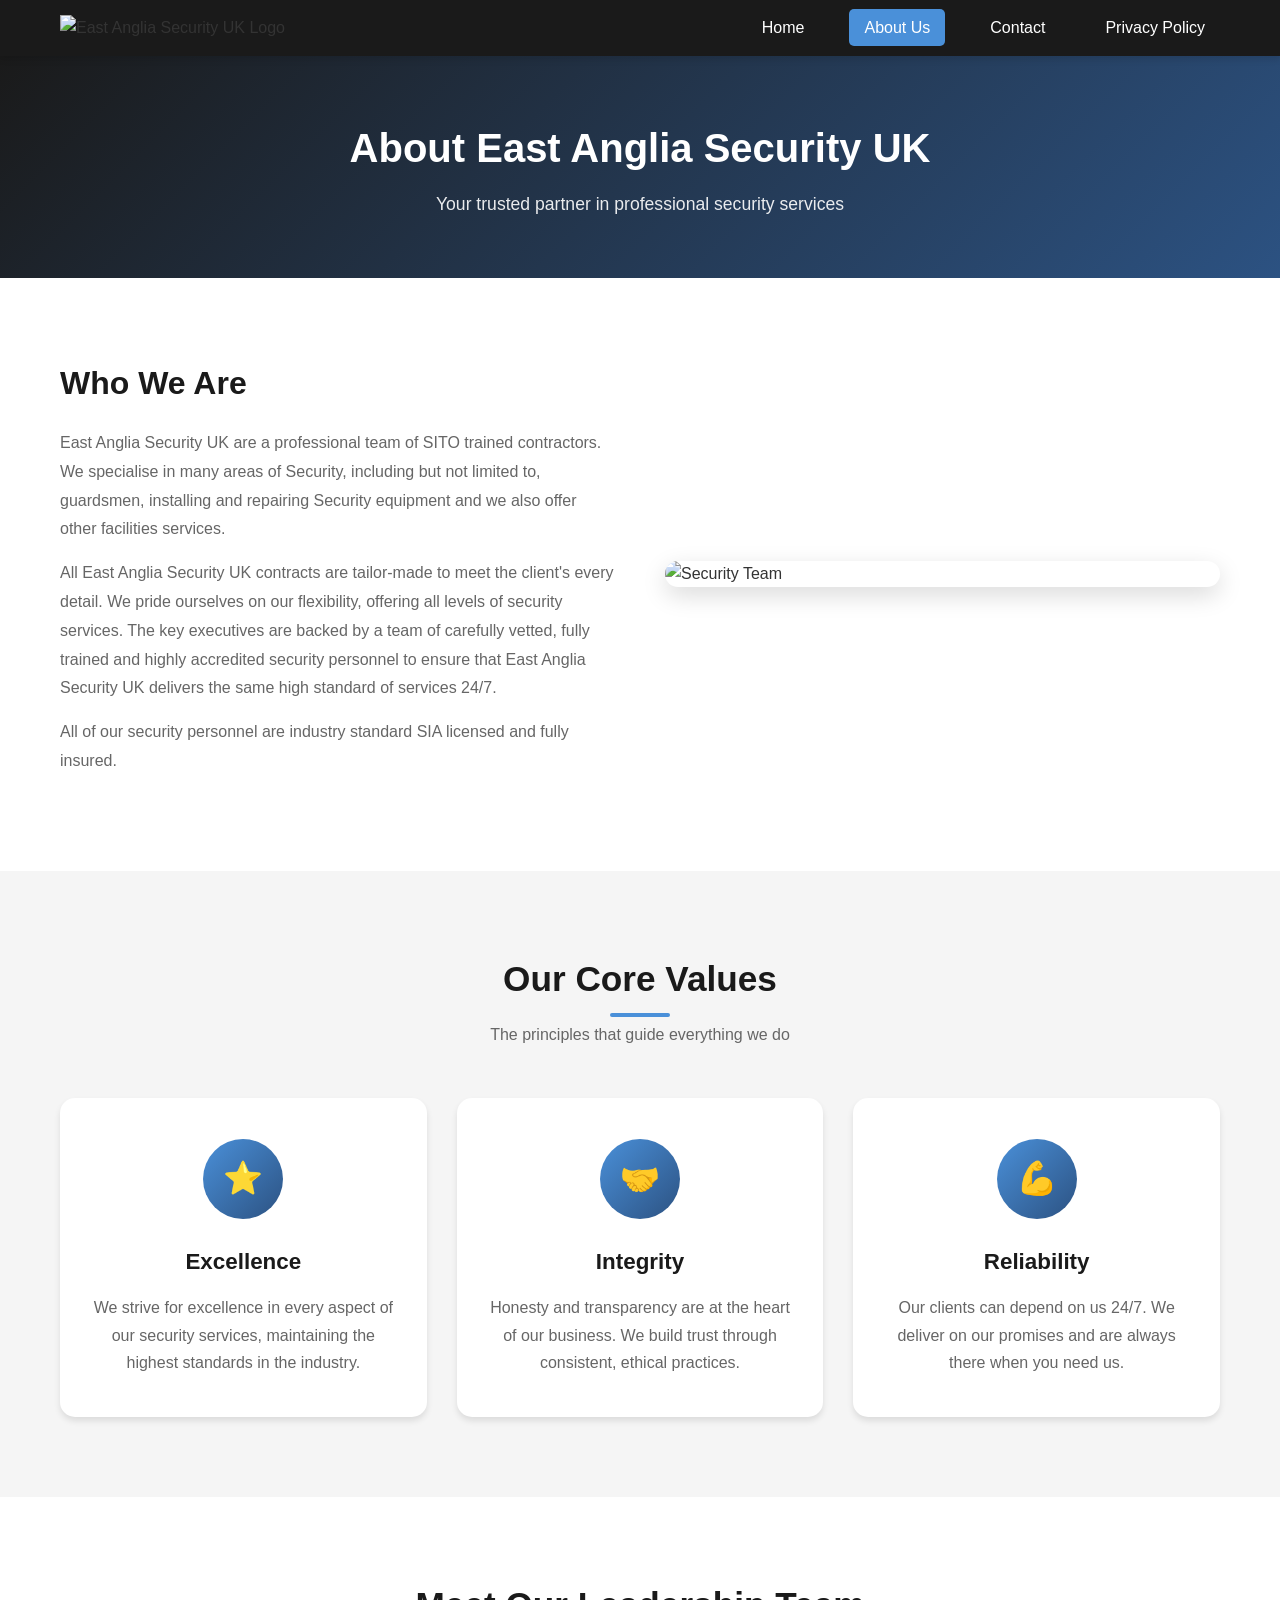
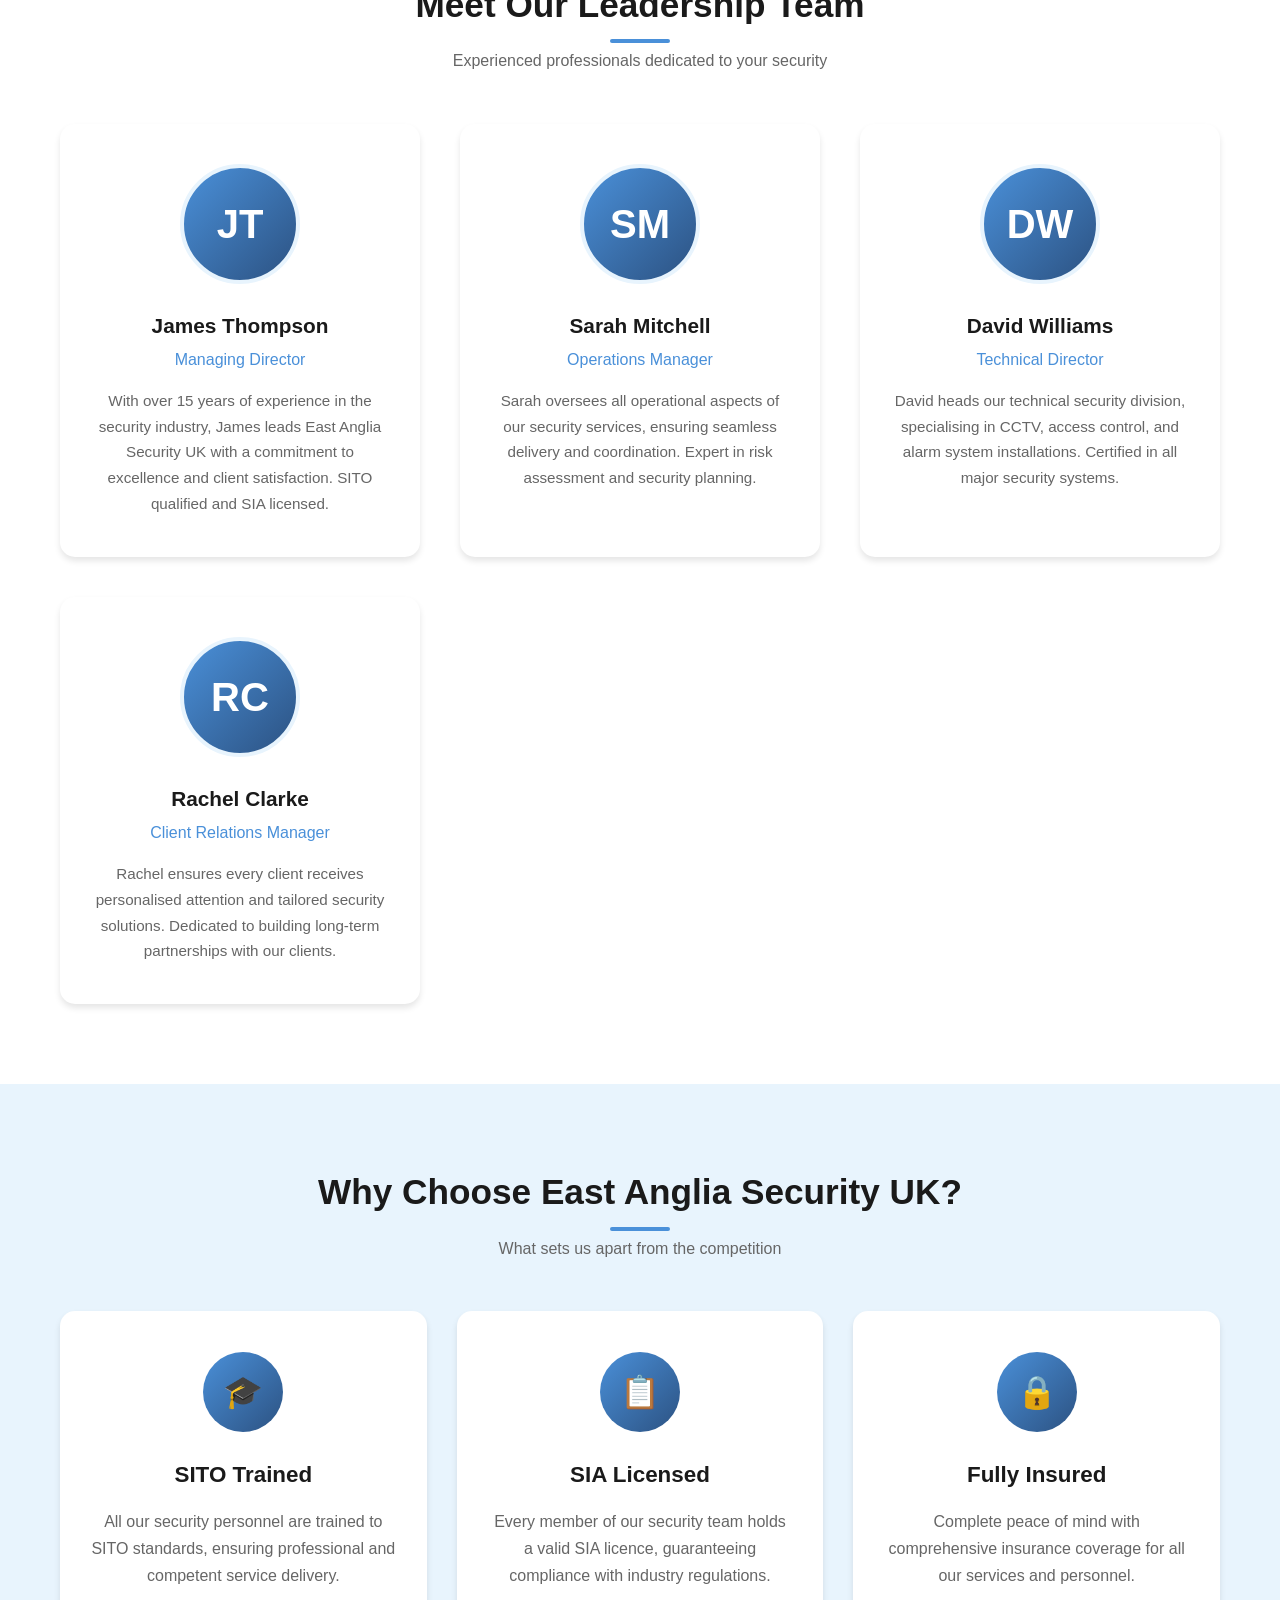
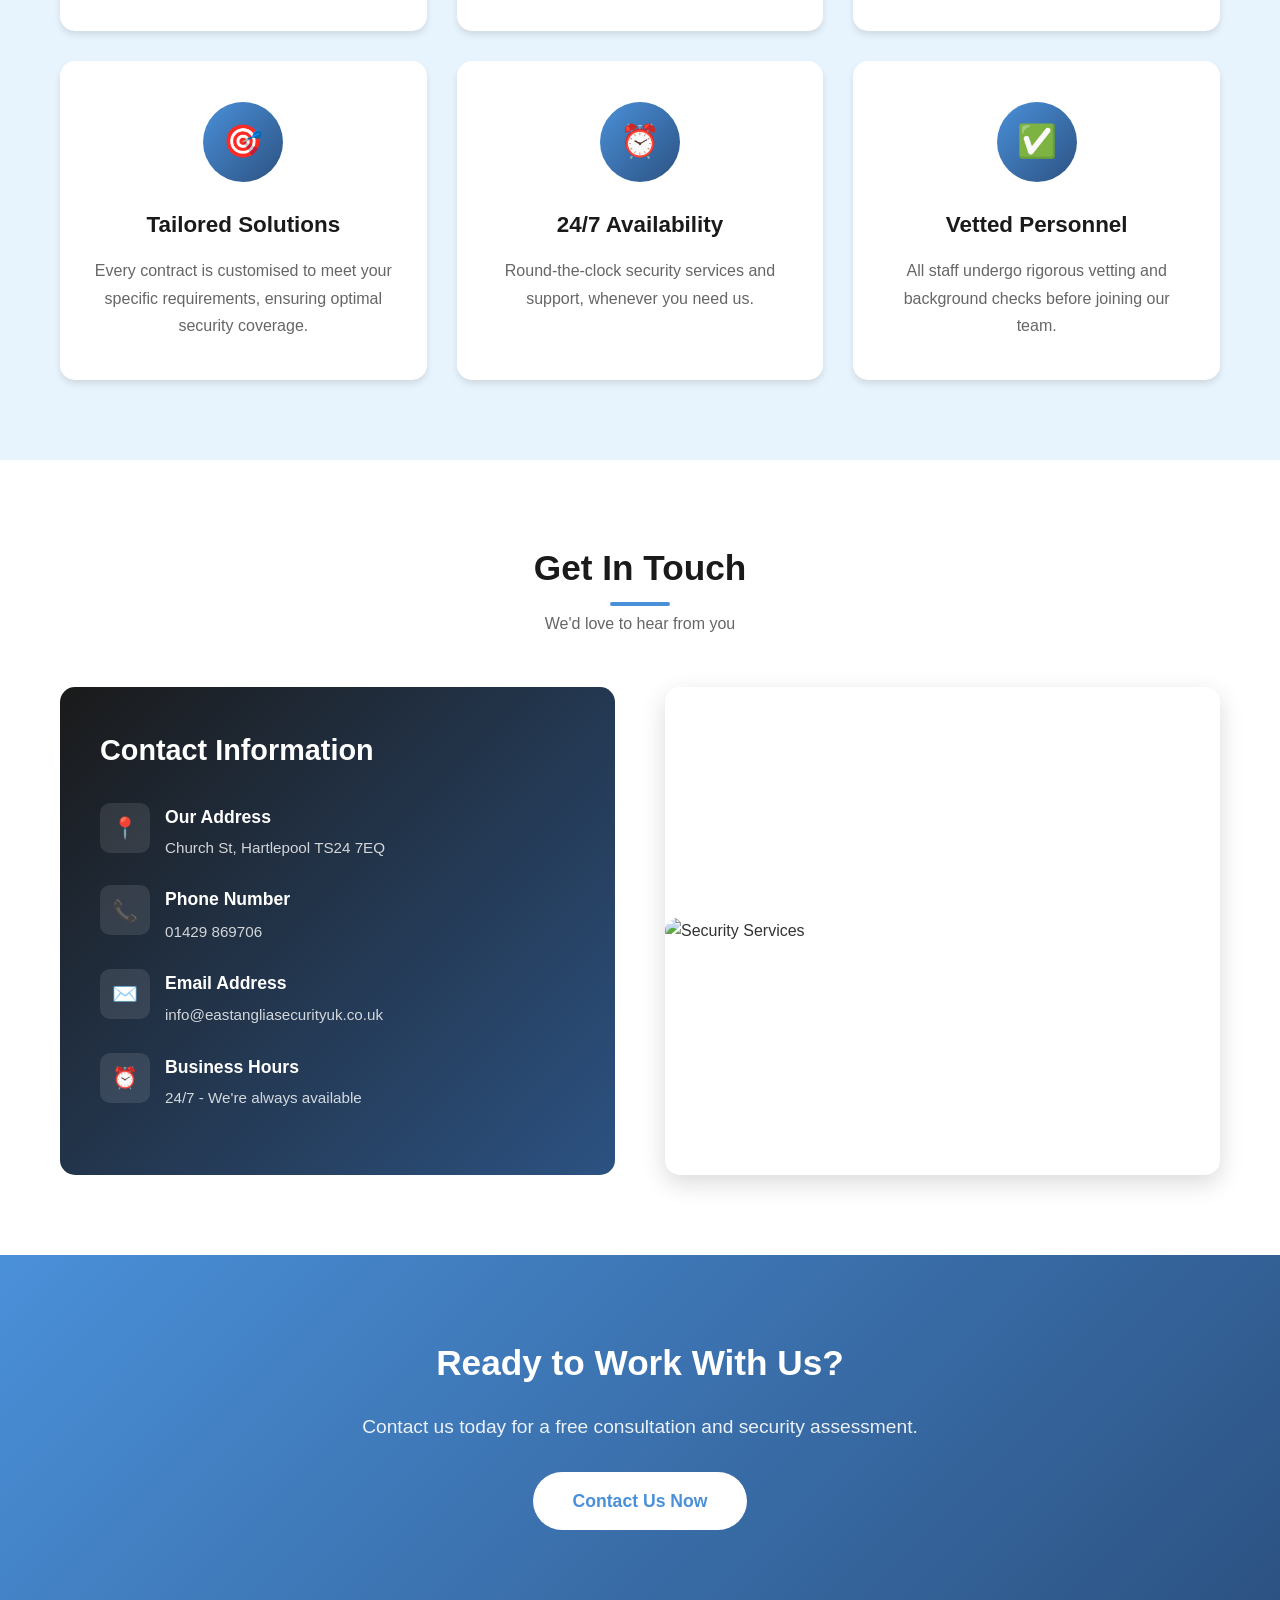
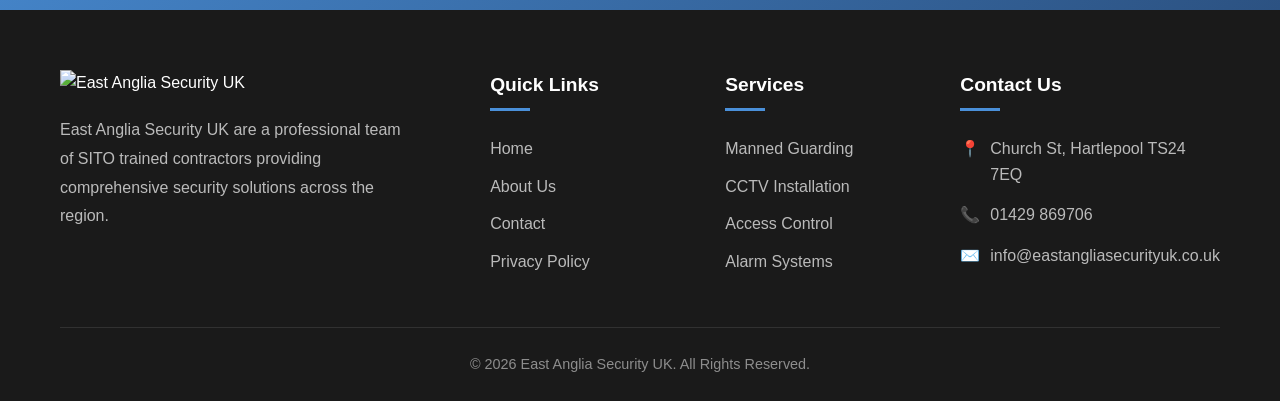
==== commit 61d415f6: "Redesign site with 1-column layout, new casino list, and expanded content - Rewrote index.html with " ====
--- a/about.html
+++ b/about.html
@@ -5,7 +5,7 @@
     <meta name="viewport" content="width=device-width, initial-scale=1.0">
     <meta name="description" content="Learn about East Anglia Security UK - Professional SITO trained security contractors with years of experience in the security industry.">
     <meta name="keywords" content="about East Anglia Security, security company, SITO trained, SIA licensed">
-    <meta name="author" content="East Anglia Security UK">
+    <meta name="author" content="UK Online Casinos">
     <link rel="canonical" href="https://eastangliasecurityuk.co.uk/about.html">
     <title>About Us | East Anglia Security UK</title>
     <link rel="stylesheet" href="styles.css">
@@ -59,22 +59,25 @@
     </section>
 
     <!-- Our Values Section -->
-    <section>
+    <section class="gray-bg">
         <div class="container">
             <div class="section-title">
                 <h2>Our Core Values</h2>
                 <p>The principles that guide everything we do</p>
             </div>
-            <div class="values-grid">
-                <div class="value-item">
+            <div class="services-grid">
+                <div class="service-card">
+                    <div class="icon">⭐</div>
                     <h3>Excellence</h3>
                     <p>We strive for excellence in every aspect of our security services, maintaining the highest standards in the industry.</p>
                 </div>
-                <div class="value-item">
+                <div class="service-card">
+                    <div class="icon">🤝</div>
                     <h3>Integrity</h3>
                     <p>Honesty and transparency are at the heart of our business. We build trust through consistent, ethical practices.</p>
                 </div>
-                <div class="value-item">
+                <div class="service-card">
+                    <div class="icon">💪</div>
                     <h3>Reliability</h3>
                     <p>Our clients can depend on us 24/7. We deliver on our promises and are always there when you need us.</p>
                 </div>
@@ -90,36 +93,36 @@
                 <p>Experienced professionals dedicated to your security</p>
             </div>
             <div class="team-grid">
-                <div class="team-member">
-                    <div class="member-avatar-large">JT</div>
+                <div class="team-card">
+                    <div class="team-avatar">JT</div>
                     <h3>James Thompson</h3>
                     <span class="role">Managing Director</span>
-                    <p class="bio">With over 15 years of experience in the security industry, James leads East Anglia Security UK with a commitment to excellence and client satisfaction. SITO qualified and SIA licensed.</p>
-                </div>
-                <div class="team-member">
-                    <div class="member-avatar-large">SM</div>
+                    <p>With over 15 years of experience in the security industry, James leads East Anglia Security UK with a commitment to excellence and client satisfaction. SITO qualified and SIA licensed.</p>
+                </div>
+                <div class="team-card">
+                    <div class="team-avatar">SM</div>
                     <h3>Sarah Mitchell</h3>
                     <span class="role">Operations Manager</span>
-                    <p class="bio">Sarah oversees all operational aspects of our security services, ensuring seamless delivery and coordination. Expert in risk assessment and security planning.</p>
-                </div>
-                <div class="team-member">
-                    <div class="member-avatar-large">DW</div>
+                    <p>Sarah oversees all operational aspects of our security services, ensuring seamless delivery and coordination. Expert in risk assessment and security planning.</p>
+                </div>
+                <div class="team-card">
+                    <div class="team-avatar">DW</div>
                     <h3>David Williams</h3>
                     <span class="role">Technical Director</span>
-                    <p class="bio">David heads our technical security division, specialising in CCTV, access control, and alarm system installations. Certified in all major security systems.</p>
-                </div>
-                <div class="team-member">
-                    <div class="member-avatar-large">RC</div>
+                    <p>David heads our technical security division, specialising in CCTV, access control, and alarm system installations. Certified in all major security systems.</p>
+                </div>
+                <div class="team-card">
+                    <div class="team-avatar">RC</div>
                     <h3>Rachel Clarke</h3>
                     <span class="role">Client Relations Manager</span>
-                    <p class="bio">Rachel ensures every client receives personalised attention and tailored security solutions. Dedicated to building long-term partnerships with our clients.</p>
+                    <p>Rachel ensures every client receives personalised attention and tailored security solutions. Dedicated to building long-term partnerships with our clients.</p>
                 </div>
             </div>
         </div>
     </section>
 
     <!-- Why Choose Us Section -->
-    <section>
+    <section class="blue-bg">
         <div class="container">
             <div class="section-title">
                 <h2>Why Choose East Anglia Security UK?</h2>
@@ -127,32 +130,32 @@
             </div>
             <div class="services-grid">
                 <div class="service-card">
-                    <div class="icon">&#127891;</div>
+                    <div class="icon">🎓</div>
                     <h3>SITO Trained</h3>
                     <p>All our security personnel are trained to SITO standards, ensuring professional and competent service delivery.</p>
                 </div>
                 <div class="service-card">
-                    <div class="icon">&#128203;</div>
+                    <div class="icon">📋</div>
                     <h3>SIA Licensed</h3>
                     <p>Every member of our security team holds a valid SIA licence, guaranteeing compliance with industry regulations.</p>
                 </div>
                 <div class="service-card">
-                    <div class="icon">&#128274;</div>
+                    <div class="icon">🔒</div>
                     <h3>Fully Insured</h3>
                     <p>Complete peace of mind with comprehensive insurance coverage for all our services and personnel.</p>
                 </div>
                 <div class="service-card">
-                    <div class="icon">&#127919;</div>
+                    <div class="icon">🎯</div>
                     <h3>Tailored Solutions</h3>
                     <p>Every contract is customised to meet your specific requirements, ensuring optimal security coverage.</p>
                 </div>
                 <div class="service-card">
-                    <div class="icon">&#9200;</div>
+                    <div class="icon">⏰</div>
                     <h3>24/7 Availability</h3>
                     <p>Round-the-clock security services and support, whenever you need us.</p>
                 </div>
                 <div class="service-card">
-                    <div class="icon">&#10004;</div>
+                    <div class="icon">✅</div>
                     <h3>Vetted Personnel</h3>
                     <p>All staff undergo rigorous vetting and background checks before joining our team.</p>
                 </div>
@@ -168,61 +171,59 @@
                 <p>We'd love to hear from you</p>
             </div>
             <div class="contact-grid">
-                <div class="contact-info-section">
+                <div class="contact-info">
                     <h3>Contact Information</h3>
-                    <div class="contact-details">
-                        <div class="contact-item">
-                            <div class="icon">&#128205;</div>
-                            <div>
-                                <h4>Our Address</h4>
-                                <p>Church St, Hartlepool TS24 7EQ</p>
-                            </div>
-                        </div>
-                        <div class="contact-item">
-                            <div class="icon">&#128222;</div>
-                            <div>
-                                <h4>Phone Number</h4>
-                                <a href="tel:01429869706">01429 869706</a>
-                            </div>
-                        </div>
-                        <div class="contact-item">
-                            <div class="icon">&#9993;</div>
-                            <div>
-                                <h4>Email Address</h4>
-                                <a href="mailto:info@eastangliasecurityuk.co.uk">info@eastangliasecurityuk.co.uk</a>
-                            </div>
-                        </div>
-                        <div class="contact-item">
-                            <div class="icon">&#9200;</div>
-                            <div>
-                                <h4>Business Hours</h4>
-                                <p>24/7 - We're always available</p>
-                            </div>
+                    <div class="contact-item">
+                        <div class="icon">📍</div>
+                        <div>
+                            <h4>Our Address</h4>
+                            <p>Church St, Hartlepool TS24 7EQ</p>
+                        </div>
+                    </div>
+                    <div class="contact-item">
+                        <div class="icon">📞</div>
+                        <div>
+                            <h4>Phone Number</h4>
+                            <a href="tel:01429869706">01429 869706</a>
+                        </div>
+                    </div>
+                    <div class="contact-item">
+                        <div class="icon">✉️</div>
+                        <div>
+                            <h4>Email Address</h4>
+                            <a href="mailto:info@eastangliasecurityuk.co.uk">info@eastangliasecurityuk.co.uk</a>
+                        </div>
+                    </div>
+                    <div class="contact-item">
+                        <div class="icon">⏰</div>
+                        <div>
+                            <h4>Business Hours</h4>
+                            <p>24/7 - We're always available</p>
                         </div>
                     </div>
                 </div>
                 <div class="about-image" style="display: flex; align-items: center;">
-                    <img src="https://s3-media0.fl.yelpcdn.com/bphoto/cQh2QdHFI9MVmuPqAPYB0g/l.jpg" alt="Security Services" style="border-radius: 12px; height: auto;">
+                    <img src="https://s3-media0.fl.yelpcdn.com/bphoto/cQh2QdHFI9MVmuPqAPYB0g/l.jpg" alt="Security Services" style="border-radius: 15px; height: auto;">
                 </div>
             </div>
         </div>
     </section>
 
     <!-- CTA Section -->
-    <div class="container">
-        <div class="cta-section">
+    <section class="cta-section">
+        <div class="container">
             <h2>Ready to Work With Us?</h2>
             <p>Contact us today for a free consultation and security assessment.</p>
             <a href="contact.html" class="btn">Contact Us Now</a>
         </div>
-    </div>
+    </section>
 
     <!-- Footer -->
     <footer>
         <div class="container">
-            <div class="footer-content">
-                <div class="footer-section">
-                    <h3>East Anglia Security UK</h3>
+            <div class="footer-grid">
+                <div class="footer-about">
+                    <img src="https://img1.wsimg.com/isteam/ip/14a22eec-8e87-4843-ab2d-3fad0503eaf7/logo/707db398-b844-47c6-98c1-d2f06197533a.png/:/rs=h:80,cg:true,m/qt=q:95" alt="East Anglia Security UK">
                     <p>East Anglia Security UK are a professional team of SITO trained contractors providing comprehensive security solutions across the region.</p>
                 </div>
                 <div class="footer-section">
@@ -243,11 +244,11 @@
                         <li><a href="contact.html">Alarm Systems</a></li>
                     </ul>
                 </div>
-                <div class="footer-section">
+                <div class="footer-section footer-contact">
                     <h4>Contact Us</h4>
-                    <p>Church St, Hartlepool TS24 7EQ</p>
-                    <p><a href="tel:01429869706">01429 869706</a></p>
-                    <p><a href="mailto:info@eastangliasecurityuk.co.uk">info@eastangliasecurityuk.co.uk</a></p>
+                    <p><span>📍</span> Church St, Hartlepool TS24 7EQ</p>
+                    <p><span>📞</span> <a href="tel:01429869706">01429 869706</a></p>
+                    <p><span>✉️</span> <a href="mailto:info@eastangliasecurityuk.co.uk">info@eastangliasecurityuk.co.uk</a></p>
                 </div>
             </div>
             <div class="footer-bottom">
--- a/styles.css
+++ b/styles.css
@@ -1,95 +1,116 @@
-/* ========================================
-   Global Styles & Reset
-   ======================================== */
+/* East Anglia Security UK - Main Stylesheet */
+
+/* CSS Variables */
+:root {
+    --primary-blue: #4A90D9;
+    --light-blue: #E8F4FD;
+    --dark-blue: #2C5282;
+    --black: #1a1a1a;
+    --white: #ffffff;
+    --gray-light: #f5f5f5;
+    --gray-medium: #666666;
+    --gray-dark: #333333;
+    --shadow: 0 4px 6px rgba(0, 0, 0, 0.1);
+    --shadow-hover: 0 8px 25px rgba(0, 0, 0, 0.15);
+    --transition: all 0.3s ease;
+}
+
+/* Reset and Base Styles */
 * {
     margin: 0;
     padding: 0;
     box-sizing: border-box;
 }
-:root {
-    --primary-color: #2d7a3e;
-    --primary-dark: #1f5a2d;
-    --primary-light: #3a9851;
-    --accent-color: #ffc107;
-    --text-color: #333;
-    --text-light: #666;
-    --border-color: #ddd;
-    --bg-light: #f8f9fa;
-    --bg-white: #ffffff;
-    --shadow: 0 2px 10px rgba(0, 0, 0, 0.1);
-    --shadow-hover: 0 4px 20px rgba(0, 0, 0, 0.15);
-}
+
 html {
     scroll-behavior: smooth;
 }
+
 body {
-    font-family: -apple-system, BlinkMacSystemFont, 'Segoe UI', 'Roboto', 'Oxygen', 'Ubuntu', 'Cantarell', 'Fira Sans', 'Droid Sans', 'Helvetica Neue', sans-serif;
+    font-family: 'Segoe UI', Tahoma, Geneva, Verdana, sans-serif;
+    background-color: var(--white);
+    color: var(--gray-dark);
     line-height: 1.6;
-    color: var(--text-color);
-    background-color: var(--bg-light);
-}
+}
+
+a {
+    text-decoration: none;
+    color: inherit;
+    transition: var(--transition);
+}
+
+ul {
+    list-style: none;
+}
+
 img {
     max-width: 100%;
     height: auto;
 }
+
+/* Container */
 .container {
     max-width: 1200px;
     margin: 0 auto;
     padding: 0 20px;
 }
-/* ========================================
-   Header & Navigation
-   ======================================== */
+
+.content-narrow {
+    max-width: 800px;
+    margin: 0 auto;
+}
+
+/* Header */
 header {
-    background-color: var(--bg-white);
-    box-shadow: var(--shadow);
+    background-color: var(--black);
+    padding: 15px 0;
     position: sticky;
     top: 0;
     z-index: 1000;
-}
+    box-shadow: var(--shadow);
+}
+
 header .container {
     display: flex;
     justify-content: space-between;
     align-items: center;
-    padding: 15px 20px;
-    flex-wrap: wrap;
-}
-.logo {
-    text-decoration: none;
-}
-.logo h1 {
-    color: var(--primary-color);
-    font-size: 1.8rem;
-    margin-bottom: 0;
-}
-.logo .tagline {
-    color: var(--text-light);
-    font-size: 0.9rem;
-    margin-top: 2px;
-}
+}
+
 .logo img {
     height: 60px;
     width: auto;
 }
+
+.logo.text-logo {
+    font-size: 1.5rem;
+    font-weight: bold;
+    color: var(--white);
+    text-decoration: none;
+}
+
+.logo.text-logo:hover {
+    color: var(--primary-blue);
+}
+
 nav ul {
-    list-style: none;
-    display: flex;
-    gap: 25px;
-    flex-wrap: wrap;
-}
-nav a {
-    text-decoration: none;
-    color: var(--text-color);
+    display: flex;
+    gap: 30px;
+}
+
+nav ul li a {
+    color: var(--white);
     font-weight: 500;
-    padding: 8px 12px;
+    padding: 10px 15px;
     border-radius: 5px;
-    transition: all 0.3s ease;
-}
-nav a:hover,
-nav a.active {
-    background-color: var(--primary-color);
-    color: white;
-}
+    transition: var(--transition);
+}
+
+nav ul li a:hover,
+nav ul li a.active {
+    background-color: var(--primary-blue);
+    color: var(--white);
+}
+
 /* Mobile Menu Toggle */
 .mobile-menu-toggle {
     display: none;
@@ -98,931 +119,921 @@
     cursor: pointer;
     padding: 10px;
 }
+
 .mobile-menu-toggle span {
     width: 25px;
     height: 3px;
-    background-color: var(--primary-color);
-    transition: all 0.3s ease;
-}
-/* ========================================
-   Hero Section
-   ======================================== */
+    background-color: var(--white);
+    transition: var(--transition);
+}
+
+/* Hero Section */
 .hero {
-    background: linear-gradient(135deg, var(--primary-dark) 0%, var(--primary-light) 100%);
-    color: white;
-    padding: 80px 0;
+    background: linear-gradient(135deg, var(--black) 0%, var(--dark-blue) 100%);
+    color: var(--white);
+    padding: 100px 0;
     text-align: center;
-}
+    position: relative;
+    overflow: hidden;
+}
+
+.hero::before {
+    content: '';
+    position: absolute;
+    top: 0;
+    left: 0;
+    right: 0;
+    bottom: 0;
+    background: url('https://encrypted-tbn0.gstatic.com/images?q=tbn:ANd9GcQLadYJXBvMURomT74yhrh5o8ooUNmtJhS-pA&s') center/cover;
+    opacity: 0.15;
+}
+
+.hero .container {
+    position: relative;
+    z-index: 1;
+}
+
 .hero h1 {
-    color: white;
     font-size: 3rem;
-    margin-bottom: 15px;
-    text-shadow: 2px 2px 4px rgba(0, 0, 0, 0.2);
-}
+    margin-bottom: 20px;
+    text-shadow: 2px 2px 4px rgba(0, 0, 0, 0.3);
+}
+
 .hero p {
     font-size: 1.3rem;
-    margin-bottom: 30px;
-    opacity: 0.95;
-}
+    max-width: 700px;
+    margin: 0 auto 30px;
+    opacity: 0.9;
+}
+
 .hero .btn {
     display: inline-block;
-    background-color: var(--accent-color);
-    color: var(--text-color);
+    background-color: var(--primary-blue);
+    color: var(--white);
     padding: 15px 40px;
-    border-radius: 25px;
+    border-radius: 50px;
     font-size: 1.1rem;
-    font-weight: bold;
-    text-decoration: none;
-    transition: all 0.3s ease;
-}
+    font-weight: 600;
+    transition: var(--transition);
+    box-shadow: var(--shadow);
+}
+
 .hero .btn:hover {
-    transform: scale(1.05);
+    background-color: var(--white);
+    color: var(--primary-blue);
+    transform: translateY(-3px);
     box-shadow: var(--shadow-hover);
 }
-/* ========================================
-   Page Header (Internal Pages)
-   ======================================== */
+
+/* Page Header */
 .page-header {
-    background: linear-gradient(135deg, var(--primary-dark) 0%, var(--primary-light) 100%);
-    color: white;
+    background: linear-gradient(135deg, var(--black) 0%, var(--dark-blue) 100%);
+    color: var(--white);
     padding: 60px 0;
     text-align: center;
 }
+
 .page-header h1 {
-    color: white;
     font-size: 2.5rem;
     margin-bottom: 10px;
 }
+
 .page-header p {
-    color: white;
     opacity: 0.9;
     font-size: 1.1rem;
 }
-/* ========================================
-   Main Content
-   ======================================== */
-main {
-    padding: 40px 20px;
-}
-article {
-    background-color: var(--bg-white);
-    padding: 40px;
-    border-radius: 10px;
+
+/* Meta Box */
+.meta-box {
+    background: linear-gradient(135deg, var(--light-blue) 0%, var(--white) 100%);
+    border-left: 4px solid var(--primary-blue);
+    padding: 20px 25px;
+    margin: 30px 0;
+    border-radius: 0 10px 10px 0;
     box-shadow: var(--shadow);
-}
-h1 {
-    color: var(--primary-color);
-    font-size: 2.5rem;
-    margin-bottom: 25px;
-    line-height: 1.2;
-}
-h2 {
-    color: var(--primary-color);
-    font-size: 1.8rem;
-    margin: 30px 0 15px;
-}
-h3 {
-    color: var(--primary-dark);
-    font-size: 1.3rem;
-    margin: 20px 0 10px;
-}
-p {
-    margin-bottom: 15px;
-    color: var(--text-color);
-}
-a {
-    color: var(--primary-color);
-    transition: color 0.3s ease;
-}
-a:hover {
-    color: var(--primary-dark);
-}
-/* ========================================
-   Meta Box (Author & Date)
-   ======================================== */
-.meta-box {
-    display: flex;
-    justify-content: space-between;
+    display: flex;
     align-items: center;
-    background-color: var(--bg-light);
-    padding: 15px 20px;
-    border-radius: 8px;
-    margin-bottom: 30px;
-    border-left: 4px solid var(--primary-color);
-    flex-wrap: wrap;
-    gap: 15px;
-}
-.meta-author {
-    display: flex;
-    align-items: center;
-    gap: 12px;
-}
-.author-avatar {
-    width: 45px;
-    height: 45px;
+    gap: 20px;
+}
+
+.meta-box .author-avatar {
+    width: 60px;
+    height: 60px;
+    background-color: var(--primary-blue);
     border-radius: 50%;
-    background: linear-gradient(135deg, var(--primary-color), var(--primary-light));
-    color: white;
     display: flex;
     align-items: center;
     justify-content: center;
+    color: var(--white);
     font-weight: bold;
-    font-size: 1rem;
+    font-size: 1.5rem;
     flex-shrink: 0;
 }
-.author-info {
-    display: flex;
-    flex-direction: column;
-}
-.author-info strong {
-    color: var(--text-color);
-    font-size: 1rem;
-}
-.author-info span {
-    color: var(--text-light);
-    font-size: 0.85rem;
-}
-.meta-date {
-    color: var(--text-light);
+
+.meta-box .meta-content {
+    flex: 1;
+}
+
+.meta-box .author-name {
+    font-weight: 600;
+    color: var(--dark-blue);
+    font-size: 1.1rem;
+}
+
+.meta-box .update-date {
+    color: var(--gray-medium);
     font-size: 0.9rem;
-}
-/* ========================================
-   Sections
-   ======================================== */
+    margin-top: 5px;
+}
+
+/* Sections */
 section {
-    padding: 60px 0;
-}
-.intro {
-    font-size: 1.1rem;
-    color: var(--text-color);
-    padding: 20px 0;
-    border-bottom: 2px solid var(--border-color);
-    margin-bottom: 30px;
-}
-.content-section {
-    margin: 40px 0;
-}
-.content-section ol,
-.content-section ul {
-    margin-left: 25px;
-    margin-bottom: 15px;
-}
-.content-section li {
-    margin-bottom: 10px;
-}
+    padding: 80px 0;
+}
+
+section.gray-bg {
+    background-color: var(--gray-light);
+}
+
+section.blue-bg {
+    background-color: var(--light-blue);
+}
+
 .section-title {
     text-align: center;
-    margin-bottom: 40px;
-}
+    margin-bottom: 50px;
+}
+
 .section-title h2 {
-    margin-bottom: 10px;
-}
+    font-size: 2.2rem;
+    color: var(--black);
+    margin-bottom: 15px;
+    position: relative;
+    display: inline-block;
+}
+
+.section-title h2::after {
+    content: '';
+    position: absolute;
+    bottom: -10px;
+    left: 50%;
+    transform: translateX(-50%);
+    width: 60px;
+    height: 4px;
+    background-color: var(--primary-blue);
+    border-radius: 2px;
+}
+
 .section-title p {
-    color: var(--text-light);
-}
+    color: var(--gray-medium);
+    max-width: 600px;
+    margin: 0 auto;
+}
+
+/* Services Grid */
+.services-grid {
+    display: grid;
+    grid-template-columns: repeat(auto-fit, minmax(300px, 1fr));
+    gap: 30px;
+    margin-top: 40px;
+}
+
+.service-card {
+    background-color: var(--white);
+    padding: 40px 30px;
+    border-radius: 15px;
+    text-align: center;
+    box-shadow: var(--shadow);
+    transition: var(--transition);
+    border: 1px solid transparent;
+}
+
+.service-card:hover {
+    transform: translateY(-10px);
+    box-shadow: var(--shadow-hover);
+    border-color: var(--primary-blue);
+}
+
+.service-card .icon {
+    width: 80px;
+    height: 80px;
+    background: linear-gradient(135deg, var(--primary-blue) 0%, var(--dark-blue) 100%);
+    border-radius: 50%;
+    display: flex;
+    align-items: center;
+    justify-content: center;
+    margin: 0 auto 25px;
+    font-size: 2rem;
+    color: var(--white);
+}
+
+.service-card h3 {
+    font-size: 1.4rem;
+    margin-bottom: 15px;
+    color: var(--black);
+}
+
+.service-card p {
+    color: var(--gray-medium);
+    line-height: 1.7;
+}
+
+/* About Content */
+.about-content {
+    display: grid;
+    grid-template-columns: 1fr 1fr;
+    gap: 50px;
+    align-items: center;
+}
+
+.about-text h2 {
+    font-size: 2rem;
+    color: var(--black);
+    margin-bottom: 20px;
+}
+
+.about-text p {
+    color: var(--gray-medium);
+    margin-bottom: 15px;
+    line-height: 1.8;
+}
+
+.about-image {
+    border-radius: 15px;
+    overflow: hidden;
+    box-shadow: var(--shadow-hover);
+}
+
+.about-image img {
+    width: 100%;
+    height: 400px;
+    object-fit: cover;
+    transition: var(--transition);
+}
+
+.about-image:hover img {
+    transform: scale(1.05);
+}
+
 /* Features List */
 .features-list {
-    list-style: none;
     margin-top: 20px;
 }
+
 .features-list li {
     padding: 10px 0;
     padding-left: 30px;
     position: relative;
-    color: var(--text-color);
-}
+    color: var(--gray-dark);
+}
+
 .features-list li::before {
-    content: '\2713';
+    content: '✓';
     position: absolute;
     left: 0;
-    color: var(--primary-color);
+    color: var(--primary-blue);
     font-weight: bold;
 }
-/* ========================================
-   Casino Table & List
-   ======================================== */
-.casino-table {
-    margin: 40px 0;
-}
-.casino-table h2 {
+
+/* Team Section */
+.team-grid {
+    display: grid;
+    grid-template-columns: repeat(auto-fit, minmax(280px, 1fr));
+    gap: 40px;
+    margin-top: 40px;
+}
+
+.team-card {
+    background-color: var(--white);
+    padding: 40px 30px;
+    border-radius: 15px;
     text-align: center;
-    background: linear-gradient(135deg, var(--primary-color), var(--primary-light));
-    color: white;
-    padding: 20px;
-    border-radius: 10px 10px 0 0;
-    margin: 0;
-}
-.casino-list {
-    background-color: var(--bg-white);
-    border: 2px solid var(--primary-color);
-    border-radius: 0 0 10px 10px;
-    overflow: hidden;
-}
-.casino-item {
-    padding: 18px 20px;
-    border-bottom: 1px solid var(--border-color);
+    box-shadow: var(--shadow);
+    transition: var(--transition);
+}
+
+.team-card:hover {
+    transform: translateY(-5px);
+    box-shadow: var(--shadow-hover);
+}
+
+.team-avatar {
+    width: 120px;
+    height: 120px;
+    background: linear-gradient(135deg, var(--primary-blue) 0%, var(--dark-blue) 100%);
+    border-radius: 50%;
     display: flex;
     align-items: center;
+    justify-content: center;
+    margin: 0 auto 25px;
+    font-size: 2.5rem;
+    color: var(--white);
+    font-weight: bold;
+    border: 4px solid var(--light-blue);
+}
+
+.team-card h3 {
+    font-size: 1.3rem;
+    color: var(--black);
+    margin-bottom: 5px;
+}
+
+.team-card .role {
+    color: var(--primary-blue);
+    font-weight: 500;
+    margin-bottom: 15px;
+    display: block;
+}
+
+.team-card p {
+    color: var(--gray-medium);
+    font-size: 0.95rem;
+    line-height: 1.7;
+}
+
+/* Contact Section */
+.contact-grid {
+    display: grid;
+    grid-template-columns: 1fr 1fr;
+    gap: 50px;
+}
+
+.contact-info {
+    background: linear-gradient(135deg, var(--black) 0%, var(--dark-blue) 100%);
+    padding: 40px;
+    border-radius: 15px;
+    color: var(--white);
+}
+
+.contact-info h3 {
+    font-size: 1.8rem;
+    margin-bottom: 30px;
+}
+
+.contact-item {
+    display: flex;
+    align-items: flex-start;
+    gap: 15px;
+    margin-bottom: 25px;
+}
+
+.contact-item .icon {
+    width: 50px;
+    height: 50px;
+    background-color: rgba(255, 255, 255, 0.1);
+    border-radius: 10px;
+    display: flex;
+    align-items: center;
+    justify-content: center;
+    font-size: 1.3rem;
+    flex-shrink: 0;
+}
+
+.contact-item h4 {
+    font-size: 1.1rem;
+    margin-bottom: 5px;
+}
+
+.contact-item p,
+.contact-item a {
+    color: rgba(255, 255, 255, 0.8);
+    font-size: 0.95rem;
+}
+
+.contact-item a:hover {
+    color: var(--primary-blue);
+}
+
+/* Contact Form */
+.contact-form {
+    background-color: var(--white);
+    padding: 40px;
+    border-radius: 15px;
+    box-shadow: var(--shadow);
+}
+
+.contact-form h3 {
+    font-size: 1.8rem;
+    margin-bottom: 30px;
+    color: var(--black);
+}
+
+.form-group {
+    margin-bottom: 20px;
+}
+
+.form-group label {
+    display: block;
+    margin-bottom: 8px;
+    font-weight: 500;
+    color: var(--gray-dark);
+}
+
+.form-group input,
+.form-group textarea,
+.form-group select {
+    width: 100%;
+    padding: 15px;
+    border: 2px solid var(--gray-light);
+    border-radius: 10px;
+    font-size: 1rem;
+    transition: var(--transition);
+    font-family: inherit;
+}
+
+.form-group input:focus,
+.form-group textarea:focus,
+.form-group select:focus {
+    outline: none;
+    border-color: var(--primary-blue);
+    box-shadow: 0 0 0 3px rgba(74, 144, 217, 0.1);
+}
+
+.form-group textarea {
+    min-height: 150px;
+    resize: vertical;
+}
+
+.submit-btn {
+    background: linear-gradient(135deg, var(--primary-blue) 0%, var(--dark-blue) 100%);
+    color: var(--white);
+    padding: 15px 40px;
+    border: none;
+    border-radius: 50px;
+    font-size: 1.1rem;
+    font-weight: 600;
+    cursor: pointer;
+    transition: var(--transition);
+    width: 100%;
+}
+
+.submit-btn:hover {
+    transform: translateY(-3px);
+    box-shadow: var(--shadow-hover);
+}
+
+/* Privacy Policy */
+.policy-content {
+    max-width: 900px;
+    margin: 0 auto;
+    padding: 60px 20px;
+}
+
+.policy-content h2 {
+    font-size: 1.6rem;
+    color: var(--black);
+    margin-top: 40px;
+    margin-bottom: 15px;
+    padding-bottom: 10px;
+    border-bottom: 2px solid var(--light-blue);
+}
+
+.policy-content h2:first-of-type {
+    margin-top: 0;
+}
+
+.policy-content p {
+    color: var(--gray-medium);
+    margin-bottom: 15px;
+    line-height: 1.8;
+}
+
+.policy-content ul {
+    margin: 15px 0;
+    padding-left: 25px;
+}
+
+.policy-content ul li {
+    color: var(--gray-medium);
+    margin-bottom: 10px;
+    position: relative;
+    padding-left: 15px;
+}
+
+.policy-content ul li::before {
+    content: '•';
+    position: absolute;
+    left: 0;
+    color: var(--primary-blue);
+}
+
+/* CTA Section */
+.cta-section {
+    background: linear-gradient(135deg, var(--primary-blue) 0%, var(--dark-blue) 100%);
+    color: var(--white);
+    padding: 80px 0;
+    text-align: center;
+}
+
+.cta-section h2 {
+    font-size: 2.2rem;
+    margin-bottom: 20px;
+}
+
+.cta-section p {
+    font-size: 1.2rem;
+    opacity: 0.9;
+    margin-bottom: 30px;
+    max-width: 600px;
+    margin-left: auto;
+    margin-right: auto;
+}
+
+.cta-section .btn {
+    display: inline-block;
+    background-color: var(--white);
+    color: var(--primary-blue);
+    padding: 15px 40px;
+    border-radius: 50px;
+    font-size: 1.1rem;
+    font-weight: 600;
+    transition: var(--transition);
+}
+
+.cta-section .btn:hover {
+    background-color: var(--black);
+    color: var(--white);
+    transform: translateY(-3px);
+}
+
+/* Stats Section */
+.stats-grid {
+    display: grid;
+    grid-template-columns: repeat(4, 1fr);
+    gap: 30px;
+    text-align: center;
+}
+
+.stat-item {
+    padding: 30px;
+}
+
+.stat-item .number {
+    font-size: 3rem;
+    font-weight: bold;
+    color: var(--primary-blue);
+    display: block;
+}
+
+.stat-item .label {
+    color: var(--gray-medium);
+    font-size: 1.1rem;
+    margin-top: 10px;
+}
+
+/* Footer */
+footer {
+    background-color: var(--black);
+    color: var(--white);
+    padding: 60px 0 0;
+}
+
+.footer-grid {
+    display: grid;
+    grid-template-columns: 2fr 1fr 1fr 1fr;
+    gap: 40px;
+    padding-bottom: 40px;
+    border-bottom: 1px solid rgba(255, 255, 255, 0.1);
+}
+
+.footer-about {
+    padding-right: 40px;
+}
+
+.footer-about img {
+    height: 50px;
+    margin-bottom: 20px;
+}
+
+.footer-about p {
+    color: rgba(255, 255, 255, 0.7);
+    line-height: 1.8;
+    margin-bottom: 20px;
+}
+
+.footer-section h4 {
+    font-size: 1.2rem;
+    margin-bottom: 25px;
+    position: relative;
+    padding-bottom: 10px;
+}
+
+.footer-section h4::after {
+    content: '';
+    position: absolute;
+    bottom: 0;
+    left: 0;
+    width: 40px;
+    height: 3px;
+    background-color: var(--primary-blue);
+}
+
+.footer-section ul li {
+    margin-bottom: 12px;
+}
+
+.footer-section ul li a {
+    color: rgba(255, 255, 255, 0.7);
+    transition: var(--transition);
+}
+
+.footer-section ul li a:hover {
+    color: var(--primary-blue);
+    padding-left: 5px;
+}
+
+.footer-contact p {
+    color: rgba(255, 255, 255, 0.7);
+    margin-bottom: 15px;
+    display: flex;
+    align-items: flex-start;
     gap: 10px;
-    flex-wrap: wrap;
-    transition: background-color 0.3s ease;
+}
+
+.footer-contact p span {
+    color: var(--primary-blue);
+}
+
+.footer-bottom {
+    padding: 25px 0;
+    text-align: center;
+}
+
+.footer-bottom p {
+    color: rgba(255, 255, 255, 0.5);
+    font-size: 0.9rem;
+}
+
+/* Gallery/Image Grid */
+.image-grid {
+    display: grid;
+    grid-template-columns: repeat(3, 1fr);
+    gap: 20px;
+    margin-top: 40px;
+}
+
+.image-grid img {
+    width: 100%;
+    height: 250px;
+    object-fit: cover;
+    border-radius: 10px;
+    transition: var(--transition);
+}
+
+.image-grid img:hover {
+    transform: scale(1.03);
+    box-shadow: var(--shadow-hover);
+}
+
+/* Casino Grid */
+.casino-grid {
+    display: flex;
+    flex-direction: column;
+    gap: 15px;
+    margin-top: 30px;
+}
+
+.casino-card {
+    display: flex;
+    align-items: center;
+    background-color: var(--white);
+    border-radius: 12px;
+    padding: 20px 25px;
+    box-shadow: var(--shadow);
+    transition: var(--transition);
+    border: 2px solid transparent;
     text-decoration: none;
     cursor: pointer;
 }
-.casino-item:hover {
-    background-color: var(--bg-light);
-}
-.casino-item:last-child {
-    border-bottom: none;
-}
-.casino-item.featured {
-    background-color: #fff9e6;
-    border-left: 5px solid var(--accent-color);
-}
-.casino-item .check {
-    color: var(--primary-color);
+
+.casino-card:hover {
+    transform: translateY(-3px);
+    box-shadow: var(--shadow-hover);
+    border-color: var(--primary-blue);
+}
+
+.casino-rank {
+    width: 45px;
+    height: 45px;
+    background: linear-gradient(135deg, var(--primary-blue) 0%, var(--dark-blue) 100%);
+    border-radius: 50%;
+    display: flex;
+    align-items: center;
+    justify-content: center;
+    color: var(--white);
+    font-weight: bold;
     font-size: 1.2rem;
     flex-shrink: 0;
-}
-.casino-item .casino-name {
-    color: var(--primary-color);
-    font-weight: bold;
-    font-size: 1.1rem;
-}
-.casino-item .badge {
+    margin-right: 20px;
+}
+
+.casino-info {
+    flex: 1;
+}
+
+.casino-info h3 {
+    font-size: 1.2rem;
+    color: var(--black);
+    margin-bottom: 5px;
+}
+
+.casino-bonus {
+    color: var(--gray-medium);
+    font-size: 0.95rem;
+    margin: 0;
+}
+
+.new-badge {
     background-color: #22c55e;
     color: white;
     font-size: 0.7rem;
     padding: 2px 8px;
     border-radius: 10px;
-    font-weight: bold;
-}
-.casino-item .bonus {
-    color: var(--text-color);
-    flex: 1;
-}
-/* ========================================
-   Casino Review Cards
-   ======================================== */
-.casino-reviews {
-    display: grid;
-    gap: 30px;
-    margin: 40px 0;
-}
-.casino-review-card {
-    background: var(--bg-white);
-    border: 2px solid var(--border-color);
-    border-radius: 12px;
-    padding: 25px;
-    box-shadow: var(--shadow);
-    transition: all 0.3s ease;
+    margin-left: 8px;
+    vertical-align: middle;
+}
+
+/* Content Sections */
+.content-section {
+    margin-bottom: 50px;
+    padding-bottom: 40px;
+    border-bottom: 1px solid var(--gray-light);
+}
+
+.content-section:last-child {
+    border-bottom: none;
+    margin-bottom: 0;
+    padding-bottom: 0;
+}
+
+.content-section h2 {
+    font-size: 1.8rem;
+    color: var(--black);
+    margin-bottom: 20px;
     position: relative;
-}
-.casino-review-card:hover {
-    box-shadow: var(--shadow-hover);
-    transform: translateY(-5px);
-}
-.casino-review-card.featured-card {
-    border-color: var(--accent-color);
-    background: linear-gradient(to bottom, #fff9e6 0%, var(--bg-white) 100px);
-}
-.casino-badge {
+    padding-bottom: 15px;
+}
+
+.content-section h2::after {
+    content: '';
     position: absolute;
-    top: 15px;
-    right: 15px;
-    background: var(--accent-color);
-    color: var(--text-color);
-    padding: 5px 15px;
-    border-radius: 20px;
-    font-weight: bold;
-    font-size: 0.85rem;
-}
-.casino-review-card h2 {
-    color: var(--primary-color);
-    margin-top: 0;
-    margin-bottom: 10px;
-    font-size: 1.6rem;
-}
-.casino-rating {
-    color: var(--accent-color);
-    font-size: 1.1rem;
-    margin-bottom: 10px;
-}
-.casino-bonus-tag {
-    background-color: var(--primary-color);
-    color: white;
-    padding: 12px 15px;
-    border-radius: 8px;
-    margin: 15px 0;
-    display: inline-block;
-    width: 100%;
-}
-.casino-features {
-    display: flex;
-    flex-wrap: wrap;
-    gap: 10px;
+    bottom: 0;
+    left: 0;
+    width: 60px;
+    height: 4px;
+    background-color: var(--primary-blue);
+    border-radius: 2px;
+}
+
+.content-section p {
+    color: var(--gray-medium);
+    line-height: 1.8;
+    margin-bottom: 15px;
+}
+
+.content-section .features-list {
     margin: 20px 0;
 }
-.feature {
-    background-color: var(--bg-light);
-    padding: 8px 15px;
-    border-radius: 20px;
-    font-size: 0.9rem;
-    color: var(--text-color);
-    border: 1px solid var(--border-color);
-}
-.casino-btn {
-    display: inline-block;
-    background: linear-gradient(135deg, var(--primary-color), var(--primary-light));
-    color: white !important;
-    padding: 12px 30px;
-    border-radius: 25px;
-    text-decoration: none;
-    font-weight: bold;
-    text-align: center;
-    transition: all 0.3s ease;
-    border: none;
-    cursor: pointer;
-}
-.casino-btn:hover {
-    transform: scale(1.05);
-    box-shadow: var(--shadow-hover);
-}
-/* ========================================
-   Services Grid (About/Contact)
-   ======================================== */
-.services-grid {
-    display: grid;
-    grid-template-columns: repeat(auto-fit, minmax(280px, 1fr));
-    gap: 25px;
-}
-.service-card {
-    background-color: var(--bg-white);
-    padding: 30px 25px;
-    border-radius: 12px;
-    text-align: center;
-    box-shadow: var(--shadow);
-    transition: all 0.3s ease;
-    border: 1px solid transparent;
-}
-.service-card:hover {
-    transform: translateY(-5px);
-    box-shadow: var(--shadow-hover);
-    border-color: var(--primary-color);
-}
-.service-card .icon {
-    width: 70px;
-    height: 70px;
-    background: linear-gradient(135deg, var(--primary-color), var(--primary-light));
-    border-radius: 50%;
-    display: flex;
-    align-items: center;
-    justify-content: center;
-    margin: 0 auto 20px;
-    font-size: 1.8rem;
-    color: white;
-}
-.service-card h3 {
-    margin-bottom: 10px;
-}
-.service-card p {
-    color: var(--text-light);
+
+.content-section .features-list li {
+    margin-bottom: 12px;
     line-height: 1.7;
 }
-/* ========================================
-   About Content
-   ======================================== */
-.about-content {
-    display: grid;
-    grid-template-columns: 1fr 1fr;
-    gap: 40px;
-    align-items: center;
-}
-.about-text h2 {
-    margin-top: 0;
-}
-.about-text p {
-    color: var(--text-light);
-    line-height: 1.8;
-}
-.about-image {
-    border-radius: 12px;
-    overflow: hidden;
-    box-shadow: var(--shadow-hover);
-}
-.about-image img {
-    width: 100%;
-    height: 400px;
-    object-fit: cover;
-    transition: all 0.3s ease;
-}
-.about-image:hover img {
-    transform: scale(1.05);
-}
-/* ========================================
-   Team Section (About Page)
-   ======================================== */
-.team-section {
-    margin: 50px 0;
-}
-.team-grid {
-    display: grid;
-    grid-template-columns: repeat(auto-fit, minmax(280px, 1fr));
-    gap: 30px;
-    margin-top: 30px;
-}
-.team-member {
-    text-align: center;
-    padding: 30px 20px;
-    background-color: var(--bg-light);
-    border-radius: 12px;
-    box-shadow: var(--shadow);
-    transition: all 0.3s ease;
-}
-.team-member:hover {
-    transform: translateY(-5px);
-    box-shadow: var(--shadow-hover);
-}
-.member-avatar-large {
-    width: 100px;
-    height: 100px;
-    border-radius: 50%;
-    background: linear-gradient(135deg, var(--primary-color), var(--primary-light));
-    color: white;
-    display: flex;
-    align-items: center;
-    justify-content: center;
-    font-weight: bold;
-    font-size: 2rem;
-    margin: 0 auto 20px;
-    box-shadow: 0 4px 10px rgba(45, 122, 62, 0.3);
-}
-.team-member h3 {
-    color: var(--primary-color);
-    margin: 15px 0 5px;
-}
-.team-member .role {
-    color: var(--text-light);
-    font-weight: bold;
-    margin-bottom: 15px;
-    display: block;
-}
-.team-member .bio {
-    color: var(--text-color);
-    text-align: left;
-    line-height: 1.6;
-}
-/* ========================================
-   Values Grid
-   ======================================== */
-.values-grid {
-    display: grid;
-    grid-template-columns: repeat(auto-fit, minmax(250px, 1fr));
-    gap: 25px;
-    margin: 30px 0;
-}
-.value-item {
-    background-color: var(--bg-light);
-    padding: 25px;
-    border-radius: 10px;
-    border-left: 4px solid var(--primary-color);
-}
-.value-item h3 {
-    margin-top: 0;
-}
-/* ========================================
-   Contact Page
-   ======================================== */
-.contact-grid {
-    display: grid;
-    grid-template-columns: 1fr 1fr;
-    gap: 40px;
-    margin: 40px 0;
-}
-.contact-form-section,
-.contact-info-section {
-    background-color: var(--bg-light);
-    padding: 30px;
-    border-radius: 12px;
-}
-.contact-form {
-    display: flex;
-    flex-direction: column;
-    gap: 20px;
-}
-.form-group {
-    display: flex;
-    flex-direction: column;
-    gap: 8px;
-}
-.form-group label {
-    font-weight: 600;
-    color: var(--text-color);
-}
-.form-group input,
-.form-group select,
-.form-group textarea {
-    padding: 12px 15px;
-    border: 2px solid var(--border-color);
-    border-radius: 8px;
-    font-size: 1rem;
-    font-family: inherit;
-    transition: border-color 0.3s ease;
-}
-.form-group input:focus,
-.form-group select:focus,
-.form-group textarea:focus {
-    outline: none;
-    border-color: var(--primary-color);
-}
-.form-group textarea {
-    min-height: 150px;
-    resize: vertical;
-}
-.submit-btn {
-    background: linear-gradient(135deg, var(--primary-color), var(--primary-light));
-    color: white;
-    padding: 14px 30px;
-    border: none;
-    border-radius: 25px;
-    font-size: 1.1rem;
-    font-weight: bold;
-    cursor: pointer;
-    transition: all 0.3s ease;
-}
-.submit-btn:hover {
-    transform: scale(1.05);
-    box-shadow: var(--shadow-hover);
-}
-.contact-details {
-    display: flex;
-    flex-direction: column;
-    gap: 25px;
-}
-.contact-item {
-    display: flex;
-    align-items: flex-start;
-    gap: 15px;
-    margin-bottom: 20px;
-}
-.contact-item .icon {
-    width: 45px;
-    height: 45px;
-    background: linear-gradient(135deg, var(--primary-color), var(--primary-light));
-    border-radius: 10px;
-    display: flex;
-    align-items: center;
-    justify-content: center;
-    font-size: 1.2rem;
-    flex-shrink: 0;
-}
-.contact-item h3 {
-    margin-top: 0;
-    margin-bottom: 10px;
-}
-.contact-item h4 {
-    margin-bottom: 5px;
-    color: var(--text-color);
-}
-.contact-item p {
-    margin-bottom: 5px;
-}
-.contact-item a {
-    color: var(--primary-color);
-    text-decoration: none;
-}
-.contact-item a:hover {
-    color: var(--primary-dark);
-}
-.small-text {
-    font-size: 0.9rem;
-    color: var(--text-light);
-}
-/* ========================================
-   Stats Section
-   ======================================== */
-.stats-section {
-    background-color: var(--primary-dark);
-    color: white;
-    padding: 50px 0;
-}
-.stats-grid {
-    display: grid;
-    grid-template-columns: repeat(4, 1fr);
-    gap: 30px;
-    text-align: center;
-}
-.stat-item {
-    padding: 20px;
-}
-.stat-item .number {
-    font-size: 2.5rem;
-    font-weight: bold;
-    color: var(--accent-color);
-    display: block;
-}
-.stat-item .label {
-    color: rgba(255,255,255,0.85);
-    font-size: 1rem;
-    margin-top: 8px;
-    display: block;
-}
-/* ========================================
-   FAQ Section
-   ======================================== */
-.faq-list {
-    margin: 30px 0;
-}
-.faq-item {
-    background-color: var(--bg-light);
-    padding: 20px;
-    border-radius: 10px;
-    margin-bottom: 20px;
-    border-left: 4px solid var(--primary-color);
-}
-.faq-item h3 {
-    margin-top: 0;
-    color: var(--primary-color);
-}
-/* ========================================
-   CTA Section
-   ======================================== */
-.cta-section {
-    background: linear-gradient(135deg, var(--primary-color), var(--primary-light));
-    color: white;
-    padding: 40px;
-    border-radius: 12px;
-    text-align: center;
-    margin: 40px 0;
-}
-.cta-section h2 {
-    color: white;
-    margin-top: 0;
-}
-.cta-section p {
-    color: white;
-    font-size: 1.1rem;
-}
-.cta-section .btn {
-    display: inline-block;
-    background-color: white;
-    color: var(--primary-color);
-    padding: 14px 35px;
-    border-radius: 25px;
-    text-decoration: none;
-    font-weight: bold;
-    transition: all 0.3s ease;
-    margin-top: 15px;
-}
-.cta-section .btn:hover {
-    transform: scale(1.05);
-    box-shadow: var(--shadow-hover);
-}
-.help-links {
-    display: flex;
-    justify-content: center;
-    gap: 15px;
-    flex-wrap: wrap;
-    margin-top: 20px;
-}
-.help-btn {
-    background-color: white;
-    color: var(--primary-color) !important;
-    padding: 12px 25px;
-    border-radius: 25px;
-    text-decoration: none;
-    font-weight: bold;
-    transition: all 0.3s ease;
-}
-.help-btn:hover {
-    transform: scale(1.05);
-    box-shadow: 0 4px 15px rgba(0, 0, 0, 0.2);
-}
-/* ========================================
-   Privacy Policy
-   ======================================== */
-.policy-content {
-    max-width: 900px;
-    margin: 0 auto;
-    padding: 60px 20px;
-}
-.policy-content h2 {
-    color: var(--primary-color);
-    margin-top: 35px;
-    margin-bottom: 15px;
-    padding-bottom: 10px;
-    border-bottom: 2px solid var(--bg-light);
-}
-.policy-content h3 {
-    margin-top: 20px;
-}
-.policy-content p {
-    color: var(--text-light);
-    line-height: 1.8;
-}
-.policy-content ul {
-    list-style: none;
-    margin: 15px 0;
-    padding-left: 25px;
-}
-.policy-content ul li {
-    color: var(--text-light);
-    margin-bottom: 10px;
-    position: relative;
-    padding-left: 15px;
-}
-.policy-content ul li::before {
-    content: '\2022';
-    position: absolute;
-    left: 0;
-    color: var(--primary-color);
-}
-/* ========================================
-   Footer
-   ======================================== */
-footer {
-    background-color: var(--primary-dark);
-    color: white;
-    padding: 50px 0 20px;
-    margin-top: 60px;
-}
-.footer-content {
-    display: grid;
-    grid-template-columns: repeat(auto-fit, minmax(250px, 1fr));
-    gap: 40px;
-    margin-bottom: 30px;
-}
-.footer-section h3 {
-    color: var(--accent-color);
-    margin-bottom: 15px;
-}
-.footer-section h4 {
-    color: var(--accent-color);
-    margin-bottom: 15px;
-}
-.footer-section p,
-.footer-section a {
-    color: #e0e0e0;
-    text-decoration: none;
-    line-height: 1.8;
-}
-.footer-section a:hover {
-    color: var(--accent-color);
-}
-.footer-section ul {
-    list-style: none;
-}
-.footer-section ul li {
-    margin-bottom: 8px;
-}
-.footer-bottom {
-    border-top: 1px solid rgba(255, 255, 255, 0.2);
-    padding-top: 20px;
-    text-align: center;
-}
-.footer-bottom p {
-    color: #e0e0e0;
-    margin-bottom: 5px;
-    font-size: 0.9rem;
-}
-.disclaimer {
-    font-size: 0.85rem;
-    color: #b0b0b0;
-}
-/* ========================================
-   Responsive Design
-   ======================================== */
+
+/* Responsive Design */
+@media (max-width: 1024px) {
+    .footer-grid {
+        grid-template-columns: 1fr 1fr;
+    }
+
+    .stats-grid {
+        grid-template-columns: repeat(2, 1fr);
+    }
+
+    .about-content {
+        grid-template-columns: 1fr;
+    }
+
+    .about-image {
+        order: -1;
+    }
+}
+
 @media (max-width: 768px) {
     .mobile-menu-toggle {
         display: flex;
     }
+
     nav {
         position: absolute;
         top: 100%;
         left: 0;
         right: 0;
-        background-color: var(--bg-white);
+        background-color: var(--black);
         padding: 20px;
         display: none;
-        box-shadow: var(--shadow);
-    }
+    }
+
     nav.active {
         display: block;
     }
-    header .container {
-        flex-direction: row;
-    }
+
     nav ul {
         flex-direction: column;
         gap: 10px;
     }
-    nav a {
+
+    nav ul li a {
         display: block;
+        padding: 15px;
         text-align: center;
-        padding: 12px;
-    }
-    h1 {
-        font-size: 2rem;
-    }
-    h2 {
-        font-size: 1.5rem;
-    }
+    }
+
     .hero h1 {
         font-size: 2rem;
     }
+
     .hero p {
         font-size: 1rem;
     }
-    article {
-        padding: 25px;
-    }
+
+    .contact-grid {
+        grid-template-columns: 1fr;
+    }
+
+    .footer-grid {
+        grid-template-columns: 1fr;
+        text-align: center;
+    }
+
+    .footer-section h4::after {
+        left: 50%;
+        transform: translateX(-50%);
+    }
+
+    .footer-about {
+        padding-right: 0;
+    }
+
+    .image-grid {
+        grid-template-columns: 1fr;
+    }
+
     .meta-box {
         flex-direction: column;
-        align-items: flex-start;
-    }
-    .casino-item {
+        text-align: center;
+    }
+
+    .stats-grid {
+        grid-template-columns: 1fr;
+    }
+
+    .casino-card {
         flex-direction: column;
-        align-items: flex-start;
-    }
-    .casino-item .bonus {
-        width: 100%;
-    }
-    .contact-grid {
-        grid-template-columns: 1fr;
-    }
-    .about-content {
-        grid-template-columns: 1fr;
-    }
-    .team-grid {
-        grid-template-columns: 1fr;
-    }
-    .values-grid {
-        grid-template-columns: 1fr;
-    }
-    .stats-grid {
-        grid-template-columns: repeat(2, 1fr);
-    }
-    .footer-content {
-        grid-template-columns: 1fr;
-        gap: 30px;
-    }
-    .help-links {
-        flex-direction: column;
-        align-items: center;
-    }
-    .help-btn {
-        width: 100%;
-        max-width: 300px;
-    }
-}
+        text-align: center;
+        padding: 25px 20px;
+    }
+
+    .casino-rank {
+        margin-right: 0;
+        margin-bottom: 15px;
+    }
+
+    .casino-info h3 {
+        font-size: 1.1rem;
+    }
+
+    .content-section h2 {
+        font-size: 1.5rem;
+    }
+
+    .content-section h2::after {
+        left: 50%;
+        transform: translateX(-50%);
+    }
+}
+
 @media (max-width: 480px) {
-    .logo h1 {
-        font-size: 1.5rem;
-    }
-    h1 {
-        font-size: 1.7rem;
-    }
     .hero {
-        padding: 50px 0;
-    }
+        padding: 60px 0;
+    }
+
     .hero h1 {
         font-size: 1.7rem;
     }
-    article {
-        padding: 20px;
-    }
-    nav ul {
-        gap: 10px;
-    }
-    nav a {
-        padding: 6px 10px;
-        font-size: 0.9rem;
-    }
-    .member-avatar-large {
-        width: 80px;
-        height: 80px;
-        font-size: 1.5rem;
-    }
-    .casino-btn {
-        width: 100%;
-        text-align: center;
-    }
-    .stats-grid {
-        grid-template-columns: 1fr;
-    }
-}
-/* ========================================
-   Print Styles
-   ======================================== */
-@media print {
-    header,
-    footer,
-    nav,
-    .casino-btn,
-    .submit-btn {
-        display: none;
-    }
-    article {
-        box-shadow: none;
-    }
-}
+
+    section {
+        padding: 50px 0;
+    }
+
+    .section-title h2 {
+        font-size: 1.8rem;
+    }
+
+    .service-card,
+    .team-card,
+    .contact-form,
+    .contact-info {
+        padding: 25px 20px;
+    }
+}
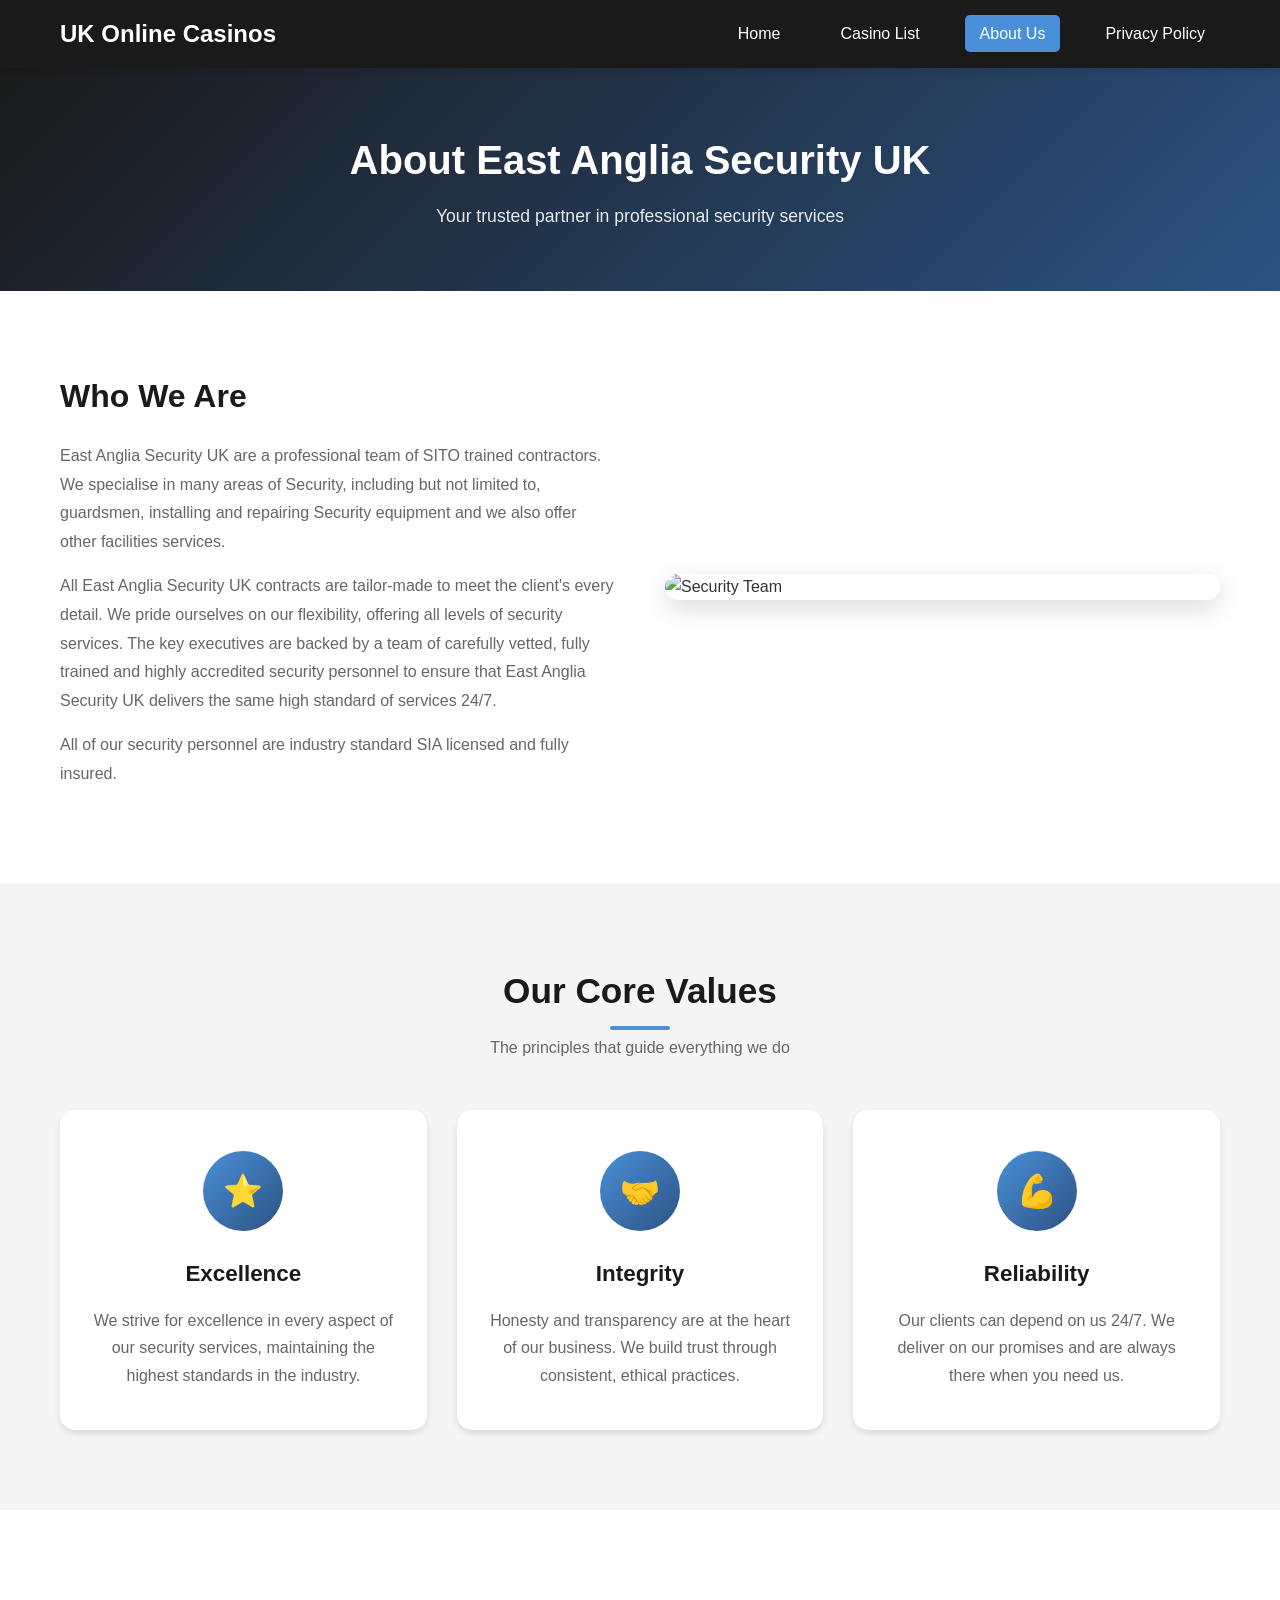
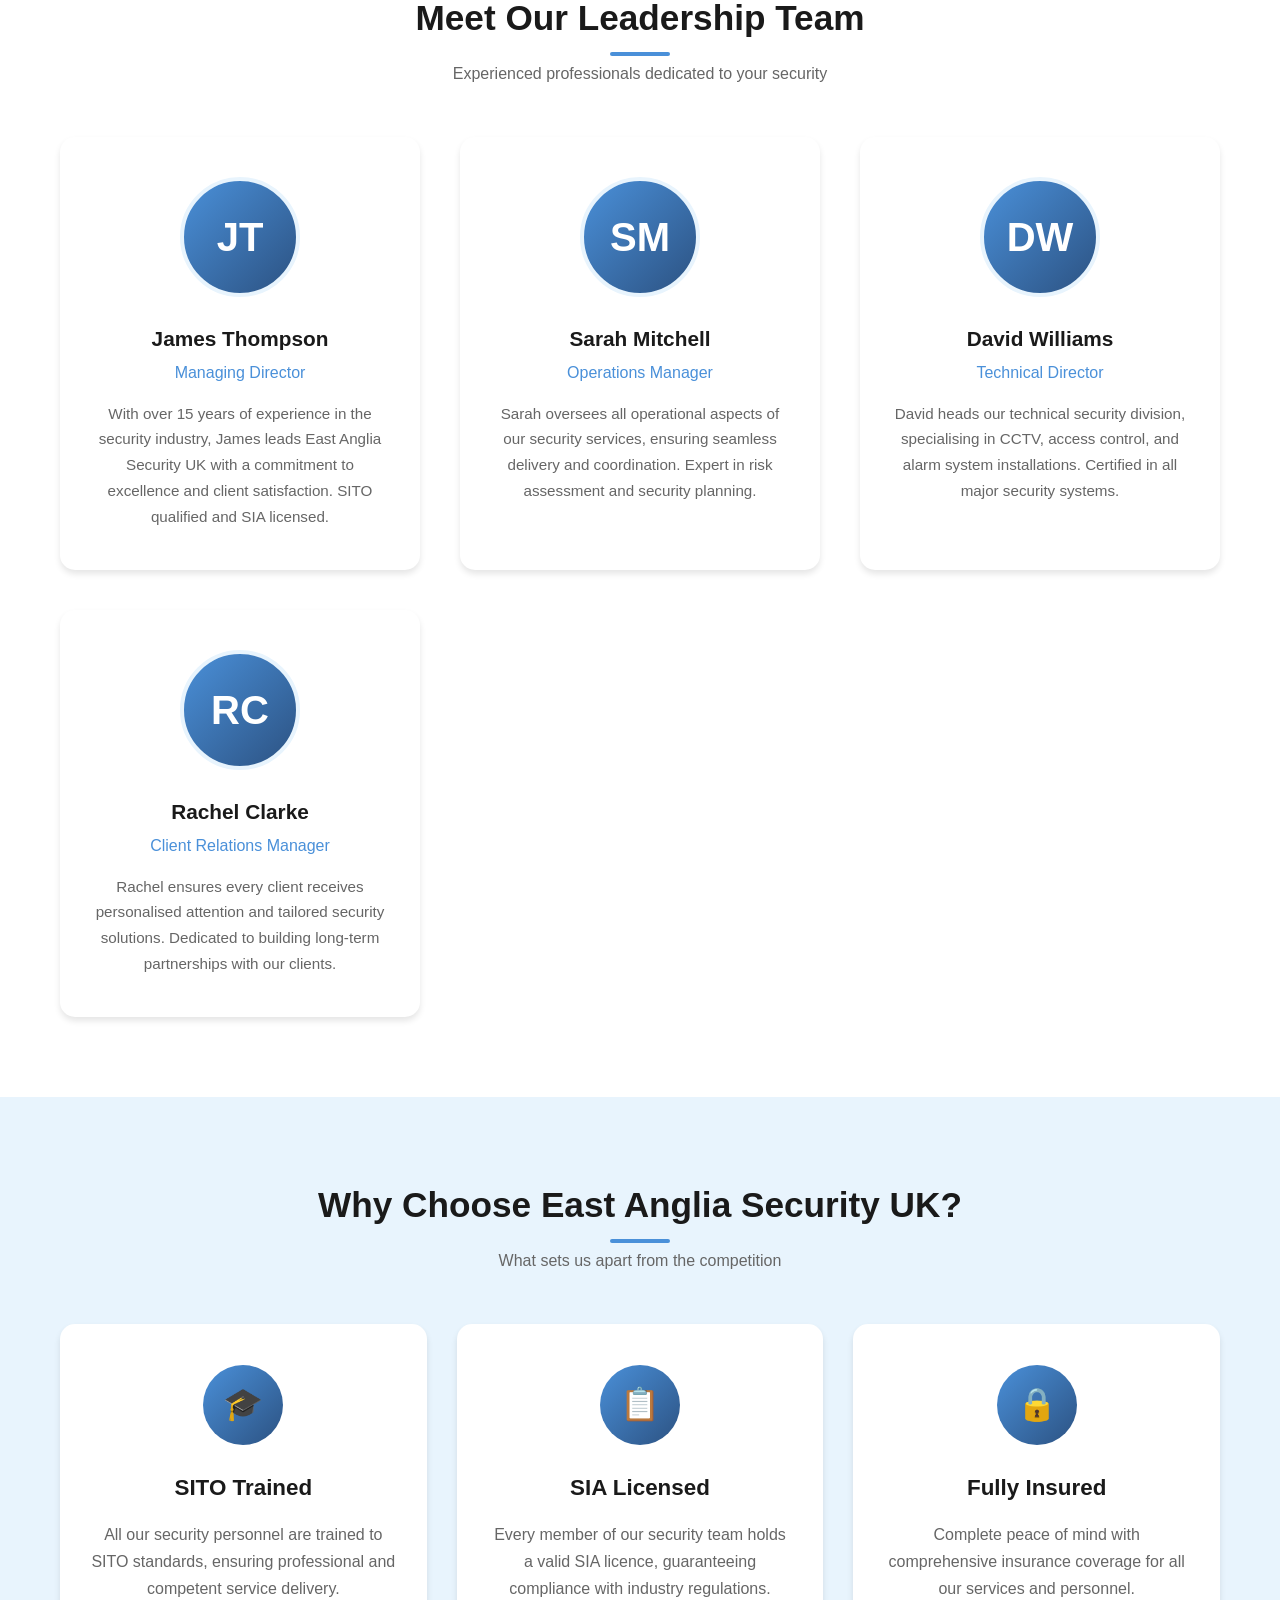
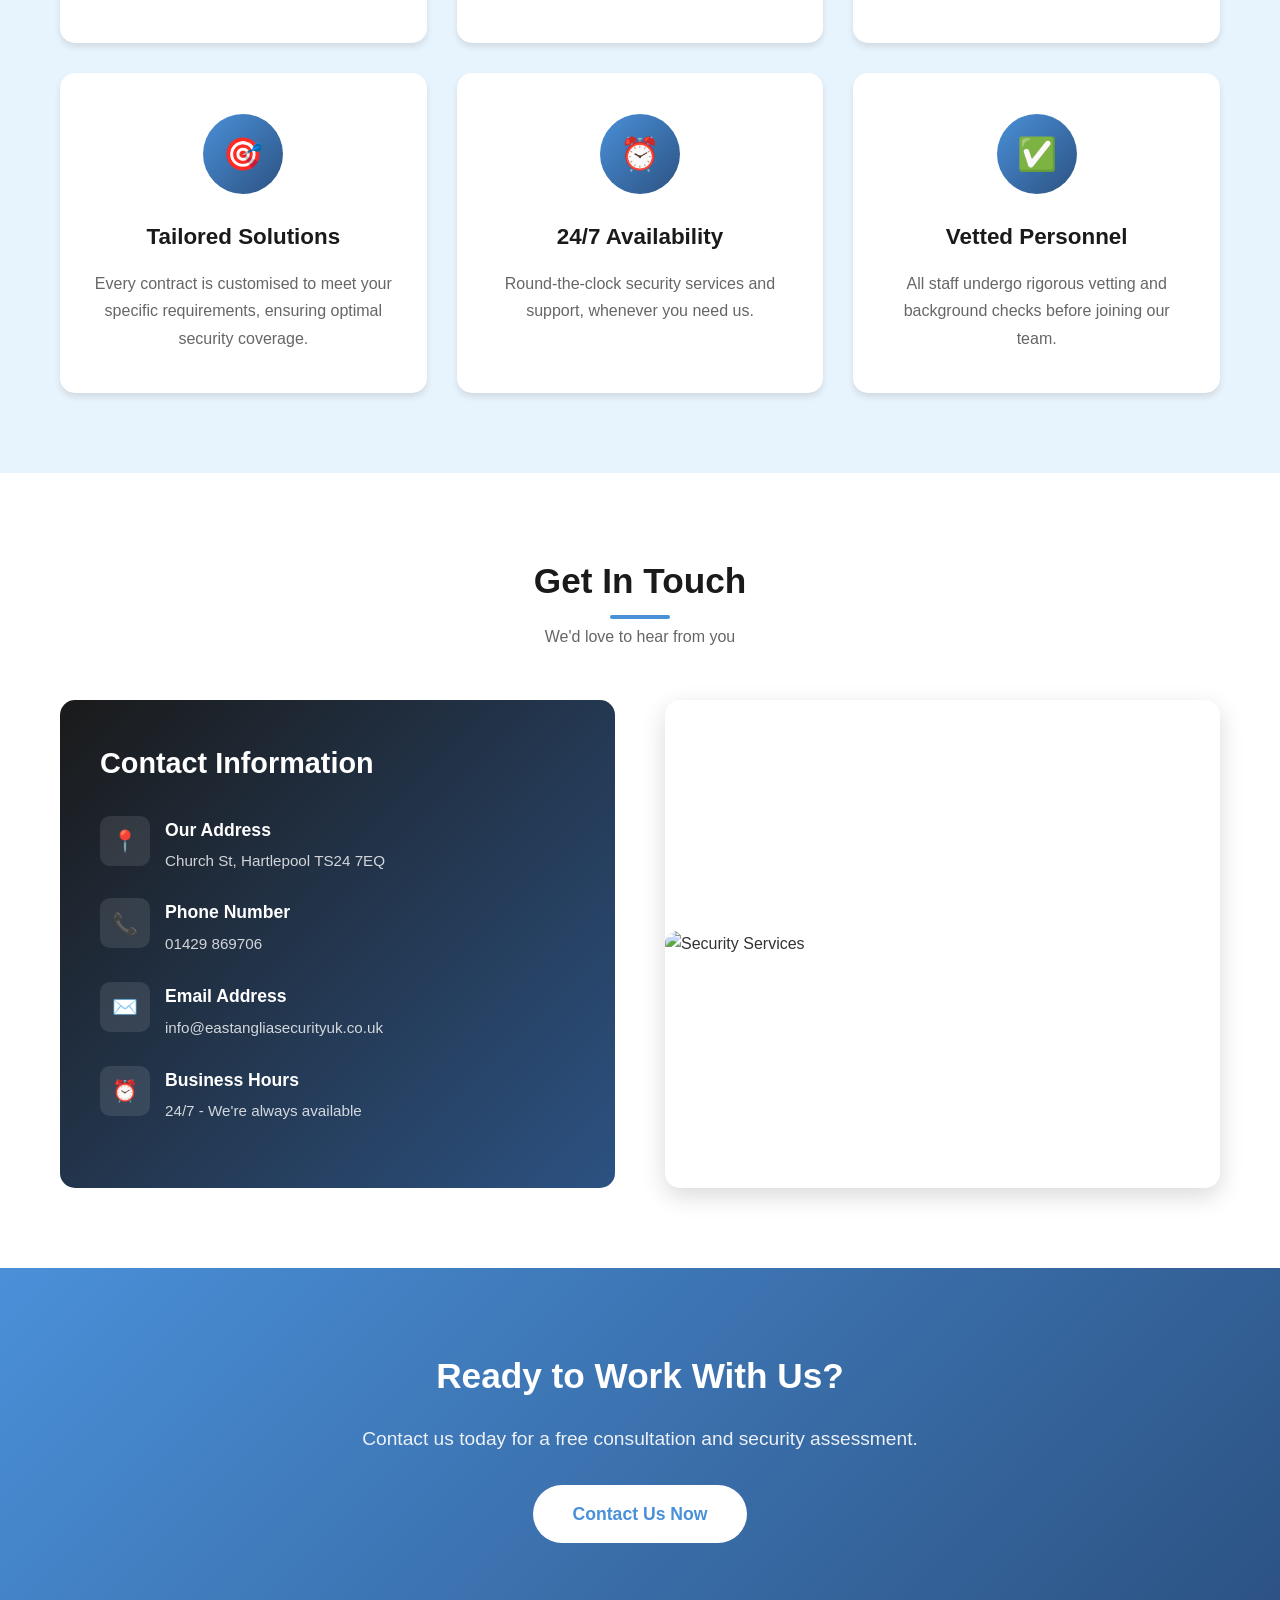
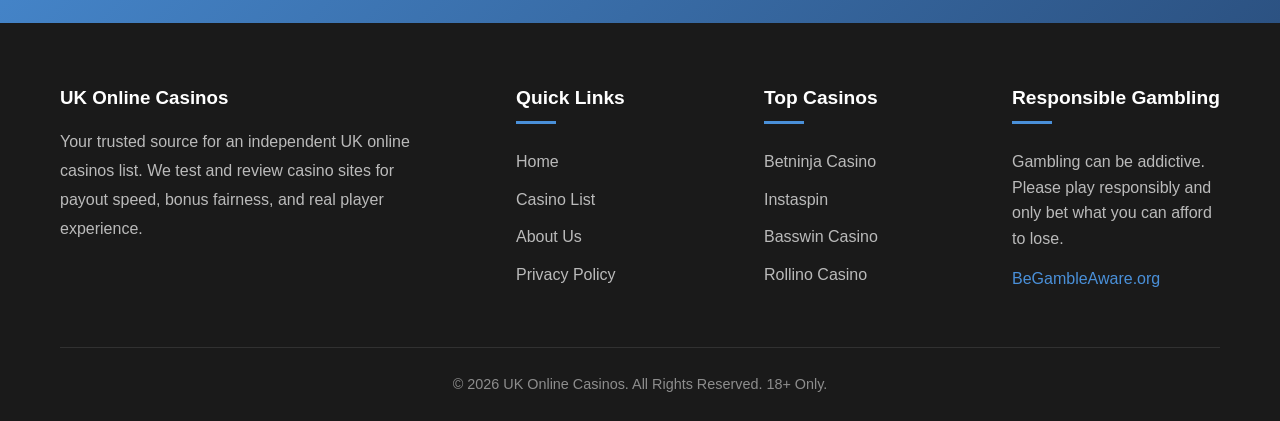
==== commit fc562908: "Fix navigation consistency and remove hero background image - Removed external background image from" ====
--- a/about.html
+++ b/about.html
@@ -14,8 +14,8 @@
     <!-- Header -->
     <header>
         <div class="container">
-            <a href="index.html" class="logo">
-                <img src="https://img1.wsimg.com/isteam/ip/14a22eec-8e87-4843-ab2d-3fad0503eaf7/logo/707db398-b844-47c6-98c1-d2f06197533a.png/:/rs=h:80,cg:true,m/qt=q:95" alt="East Anglia Security UK Logo">
+            <a href="index.html" class="logo text-logo">
+                UK Online Casinos
             </a>
             <div class="mobile-menu-toggle" onclick="toggleMenu()">
                 <span></span>
@@ -25,8 +25,8 @@
             <nav id="mainNav">
                 <ul>
                     <li><a href="index.html">Home</a></li>
+                    <li><a href="index.html#casino-list">Casino List</a></li>
                     <li><a href="about.html" class="active">About Us</a></li>
-                    <li><a href="contact.html">Contact</a></li>
                     <li><a href="privacypolicy.html">Privacy Policy</a></li>
                 </ul>
             </nav>
@@ -223,36 +223,35 @@
         <div class="container">
             <div class="footer-grid">
                 <div class="footer-about">
-                    <img src="https://img1.wsimg.com/isteam/ip/14a22eec-8e87-4843-ab2d-3fad0503eaf7/logo/707db398-b844-47c6-98c1-d2f06197533a.png/:/rs=h:80,cg:true,m/qt=q:95" alt="East Anglia Security UK">
-                    <p>East Anglia Security UK are a professional team of SITO trained contractors providing comprehensive security solutions across the region.</p>
+                    <h3 style="color: white; margin-bottom: 15px;">UK Online Casinos</h3>
+                    <p>Your trusted source for an independent UK online casinos list. We test and review casino sites for payout speed, bonus fairness, and real player experience.</p>
                 </div>
                 <div class="footer-section">
                     <h4>Quick Links</h4>
                     <ul>
                         <li><a href="index.html">Home</a></li>
+                        <li><a href="index.html#casino-list">Casino List</a></li>
                         <li><a href="about.html">About Us</a></li>
-                        <li><a href="contact.html">Contact</a></li>
                         <li><a href="privacypolicy.html">Privacy Policy</a></li>
                     </ul>
                 </div>
                 <div class="footer-section">
-                    <h4>Services</h4>
+                    <h4>Top Casinos</h4>
                     <ul>
-                        <li><a href="contact.html">Manned Guarding</a></li>
-                        <li><a href="contact.html">CCTV Installation</a></li>
-                        <li><a href="contact.html">Access Control</a></li>
-                        <li><a href="contact.html">Alarm Systems</a></li>
+                        <li><a href="https://linkly.link/2X84O" target="_blank">Betninja Casino</a></li>
+                        <li><a href="https://linkly.link/2ZaTQ" target="_blank">Instaspin</a></li>
+                        <li><a href="https://linkly.link/2Gwtz" target="_blank">Basswin Casino</a></li>
+                        <li><a href="https://linkly.link/2KkZh" target="_blank">Rollino Casino</a></li>
                     </ul>
                 </div>
                 <div class="footer-section footer-contact">
-                    <h4>Contact Us</h4>
-                    <p><span>📍</span> Church St, Hartlepool TS24 7EQ</p>
-                    <p><span>📞</span> <a href="tel:01429869706">01429 869706</a></p>
-                    <p><span>✉️</span> <a href="mailto:info@eastangliasecurityuk.co.uk">info@eastangliasecurityuk.co.uk</a></p>
+                    <h4>Responsible Gambling</h4>
+                    <p>Gambling can be addictive. Please play responsibly and only bet what you can afford to lose.</p>
+                    <p style="margin-top: 10px;"><a href="https://www.begambleaware.org/" target="_blank" style="color: var(--primary-blue);">BeGambleAware.org</a></p>
                 </div>
             </div>
             <div class="footer-bottom">
-                <p>&copy; 2026 East Anglia Security UK. All Rights Reserved.</p>
+                <p>&copy; 2026 UK Online Casinos. All Rights Reserved. 18+ Only.</p>
             </div>
         </div>
     </footer>
--- a/styles.css
+++ b/styles.css
@@ -144,8 +144,7 @@
     left: 0;
     right: 0;
     bottom: 0;
-    background: url('https://encrypted-tbn0.gstatic.com/images?q=tbn:ANd9GcQLadYJXBvMURomT74yhrh5o8ooUNmtJhS-pA&s') center/cover;
-    opacity: 0.15;
+    background: rgba(0, 0, 0, 0.2);
 }
 
 .hero .container {
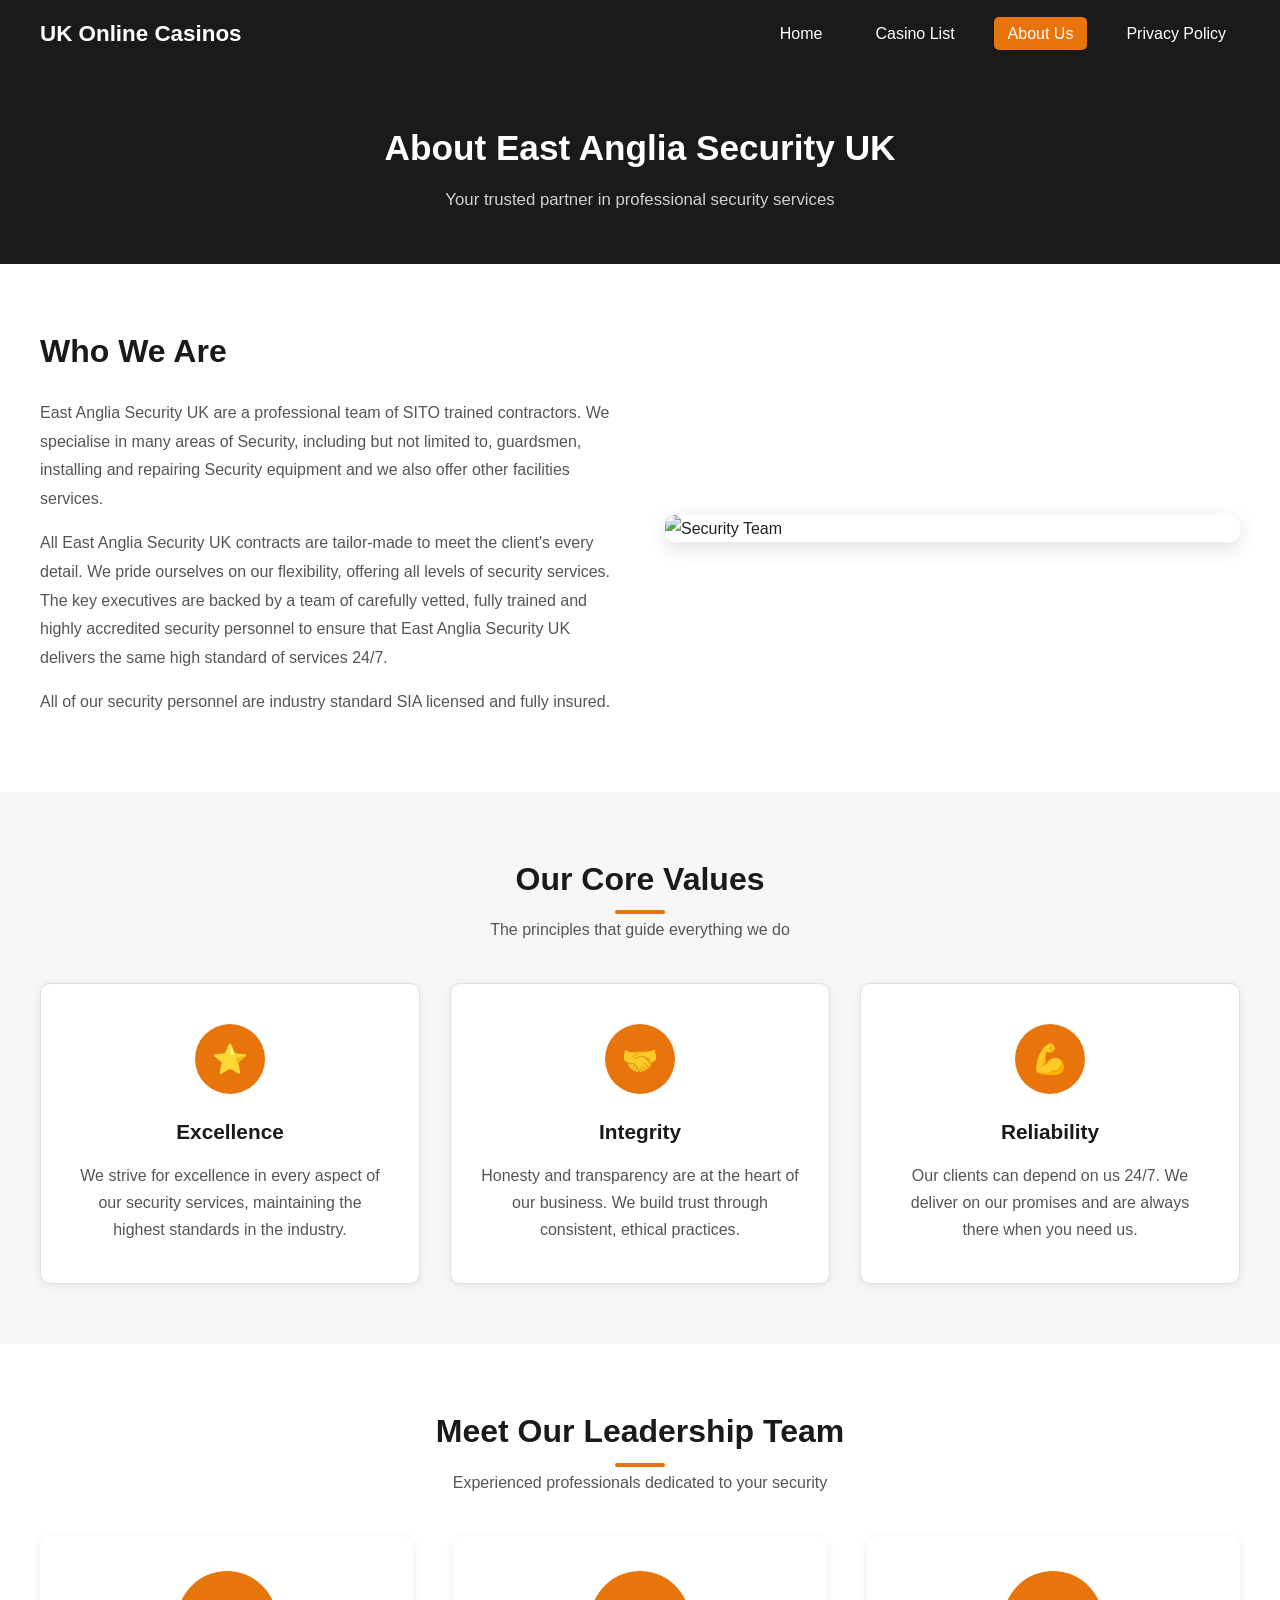
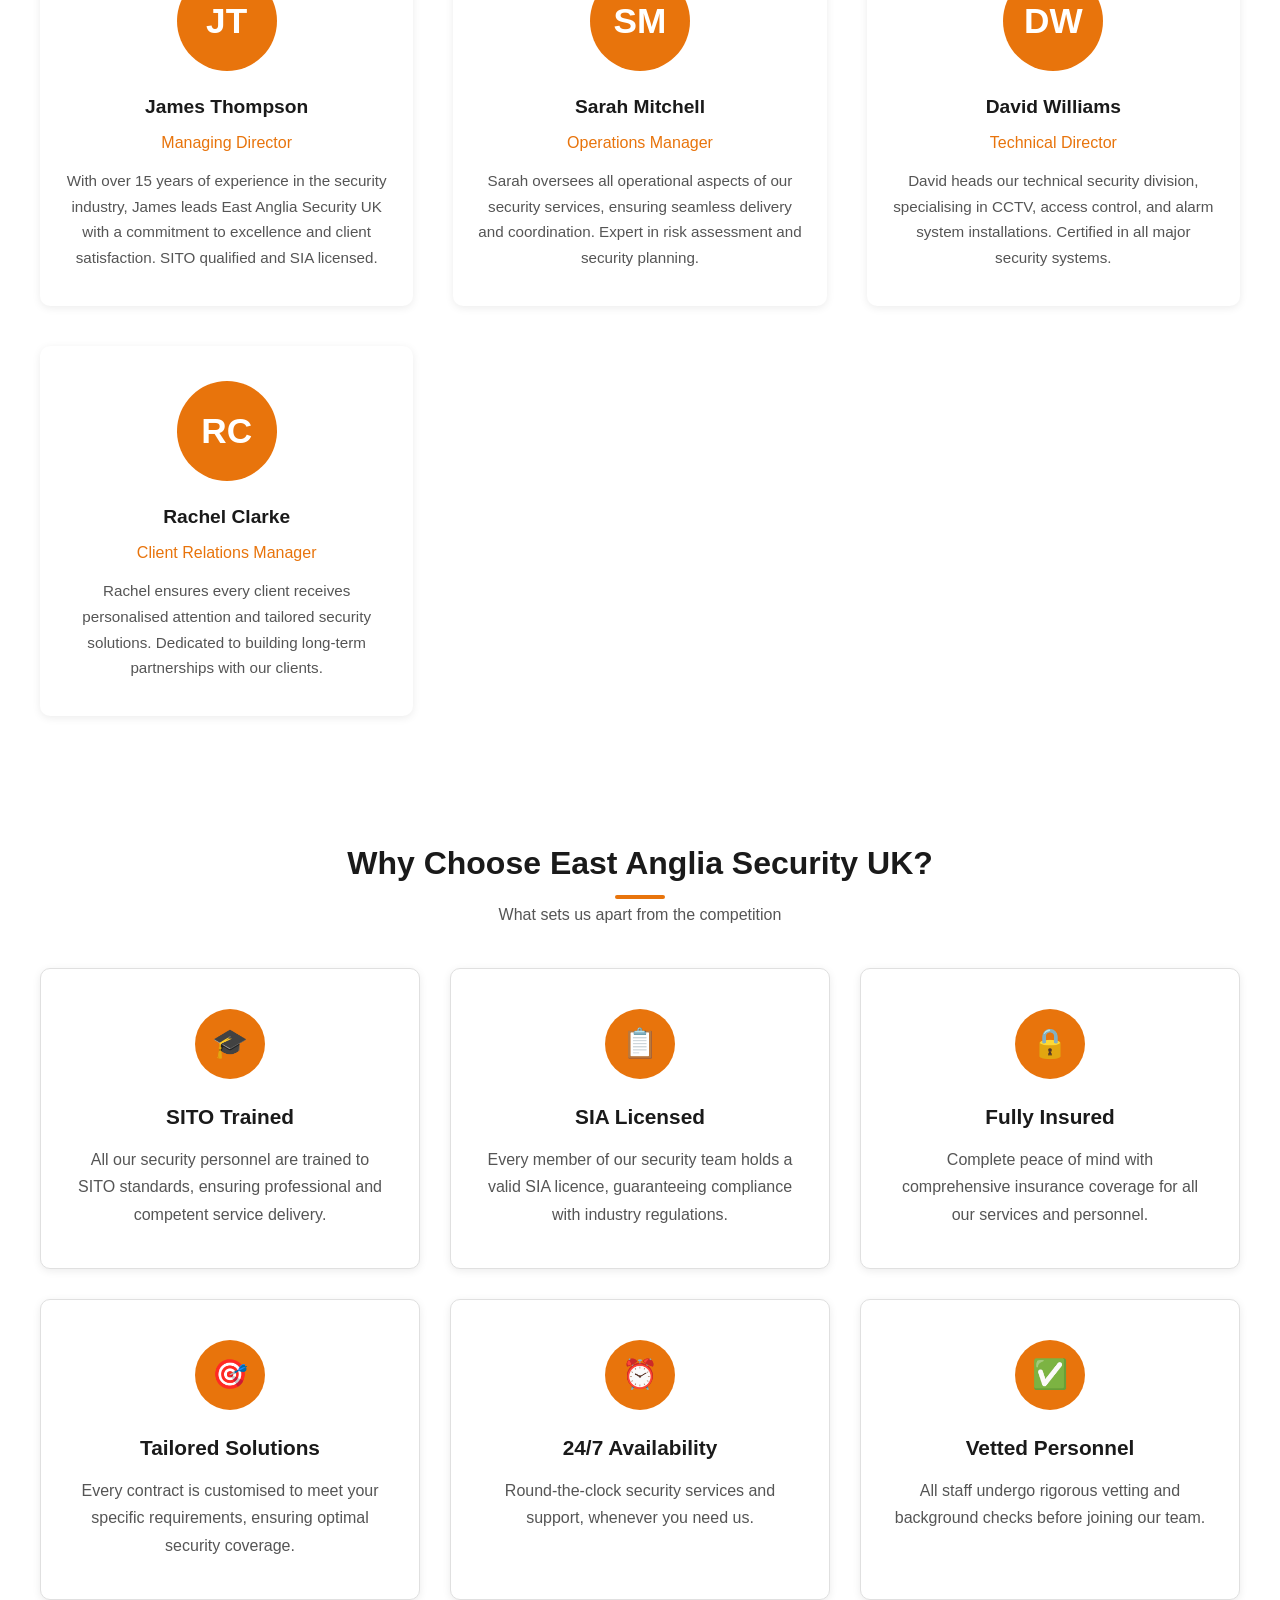
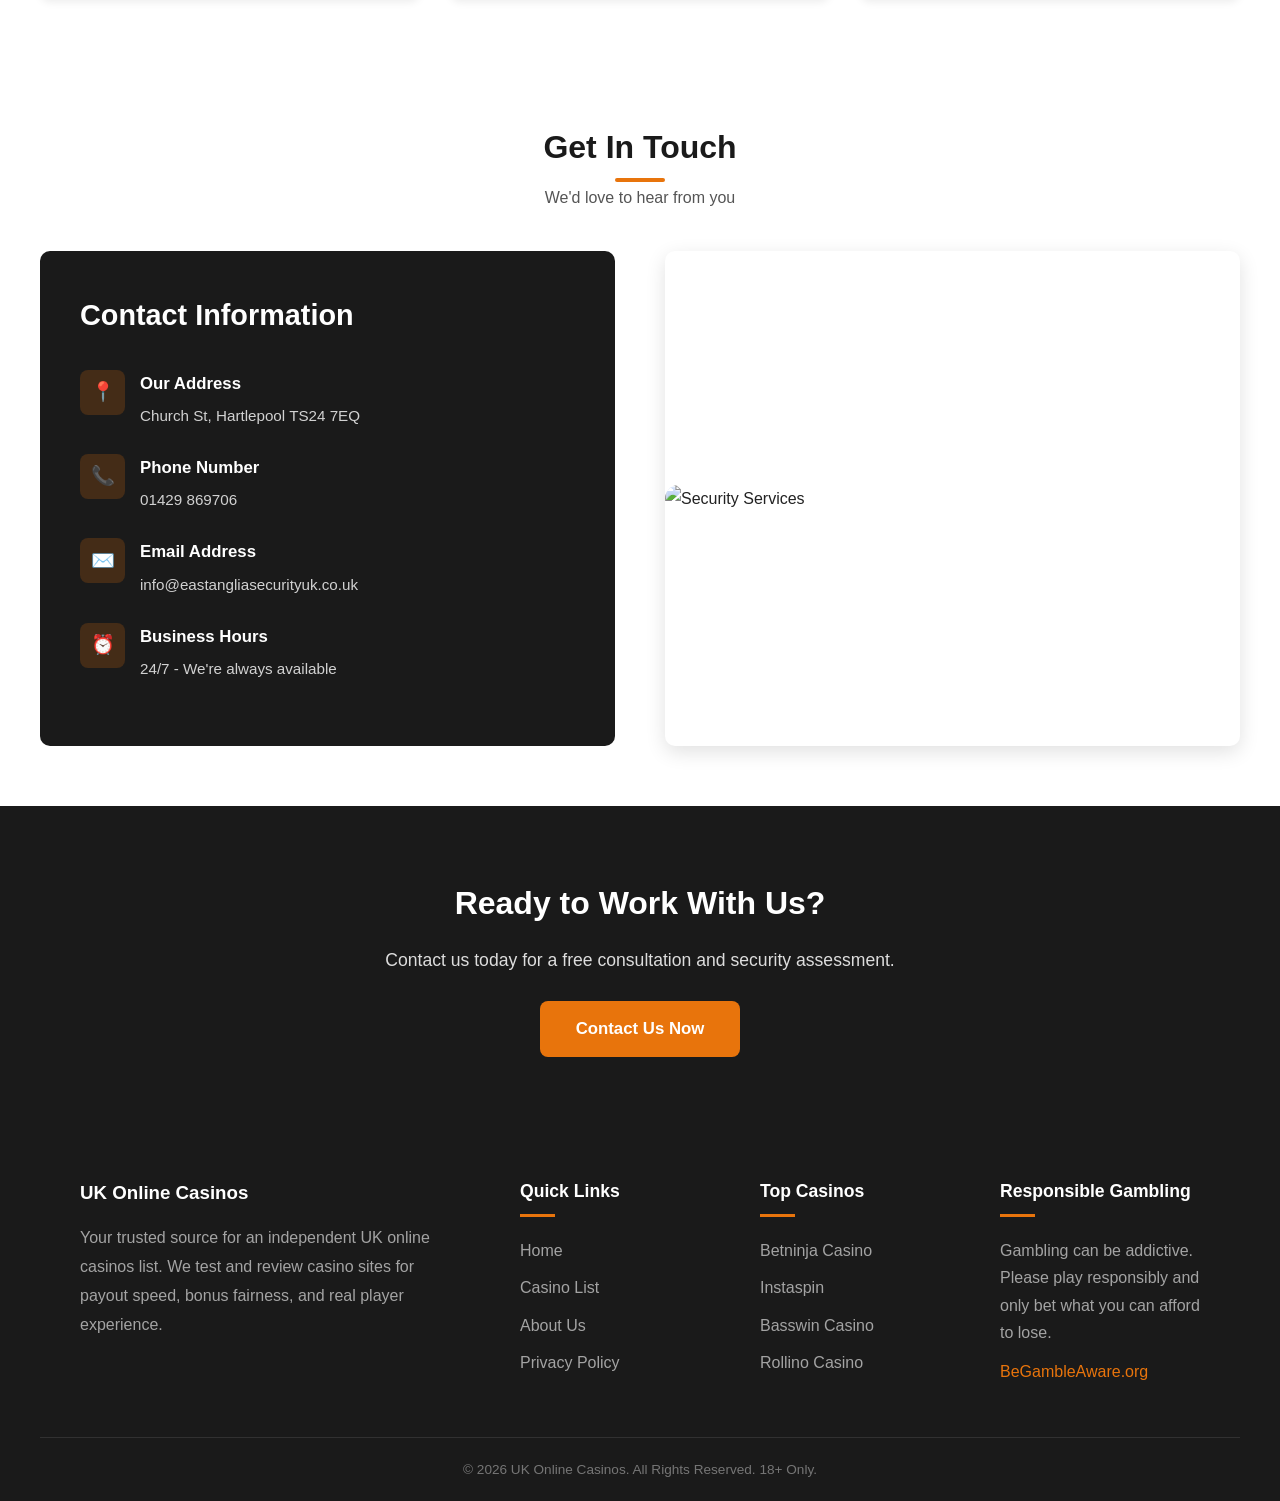
==== commit ee06a971: "Redesign with white/orange/black colour scheme, full width, no header or hero - Removed header nav a" ====
--- a/about.html
+++ b/about.html
@@ -247,7 +247,7 @@
                 <div class="footer-section footer-contact">
                     <h4>Responsible Gambling</h4>
                     <p>Gambling can be addictive. Please play responsibly and only bet what you can afford to lose.</p>
-                    <p style="margin-top: 10px;"><a href="https://www.begambleaware.org/" target="_blank" style="color: var(--primary-blue);">BeGambleAware.org</a></p>
+                    <p style="margin-top: 10px;"><a href="https://www.begambleaware.org/" target="_blank" style="color: #E8740C;">BeGambleAware.org</a></p>
                 </div>
             </div>
             <div class="footer-bottom">
--- a/styles.css
+++ b/styles.css
@@ -1,17 +1,18 @@
-/* East Anglia Security UK - Main Stylesheet */
+/* UK Online Casinos - Main Stylesheet */
 
 /* CSS Variables */
 :root {
-    --primary-blue: #4A90D9;
-    --light-blue: #E8F4FD;
-    --dark-blue: #2C5282;
+    --orange: #E8740C;
+    --orange-light: #FFF3E8;
+    --orange-dark: #C45F00;
     --black: #1a1a1a;
     --white: #ffffff;
-    --gray-light: #f5f5f5;
-    --gray-medium: #666666;
-    --gray-dark: #333333;
-    --shadow: 0 4px 6px rgba(0, 0, 0, 0.1);
-    --shadow-hover: 0 8px 25px rgba(0, 0, 0, 0.15);
+    --gray-light: #f7f7f7;
+    --gray-medium: #555555;
+    --gray-dark: #222222;
+    --gray-border: #e0e0e0;
+    --shadow: 0 2px 8px rgba(0, 0, 0, 0.08);
+    --shadow-hover: 0 6px 20px rgba(0, 0, 0, 0.12);
     --transition: all 0.3s ease;
 }
 
@@ -30,7 +31,7 @@
     font-family: 'Segoe UI', Tahoma, Geneva, Verdana, sans-serif;
     background-color: var(--white);
     color: var(--gray-dark);
-    line-height: 1.6;
+    line-height: 1.7;
 }
 
 a {
@@ -48,26 +49,37 @@
     height: auto;
 }
 
-/* Container */
+/* Container - full width with padding */
 .container {
-    max-width: 1200px;
-    margin: 0 auto;
-    padding: 0 20px;
-}
-
-.content-narrow {
-    max-width: 800px;
-    margin: 0 auto;
-}
-
-/* Header */
+    width: 100%;
+    padding: 0 40px;
+}
+
+/* Page Header (subpages) */
+.page-header {
+    background-color: var(--black);
+    color: var(--white);
+    padding: 50px 40px;
+    text-align: center;
+}
+
+.page-header h1 {
+    font-size: 2.2rem;
+    margin-bottom: 8px;
+}
+
+.page-header p {
+    opacity: 0.8;
+    font-size: 1.05rem;
+}
+
+/* Nav bar for subpages */
 header {
     background-color: var(--black);
     padding: 15px 0;
     position: sticky;
     top: 0;
     z-index: 1000;
-    box-shadow: var(--shadow);
 }
 
 header .container {
@@ -76,38 +88,33 @@
     align-items: center;
 }
 
-.logo img {
-    height: 60px;
-    width: auto;
-}
-
 .logo.text-logo {
-    font-size: 1.5rem;
+    font-size: 1.4rem;
     font-weight: bold;
     color: var(--white);
     text-decoration: none;
 }
 
 .logo.text-logo:hover {
-    color: var(--primary-blue);
+    color: var(--orange);
 }
 
 nav ul {
     display: flex;
-    gap: 30px;
+    gap: 25px;
 }
 
 nav ul li a {
     color: var(--white);
     font-weight: 500;
-    padding: 10px 15px;
+    padding: 8px 14px;
     border-radius: 5px;
     transition: var(--transition);
 }
 
 nav ul li a:hover,
 nav ul li a.active {
-    background-color: var(--primary-blue);
+    background-color: var(--orange);
     color: var(--white);
 }
 
@@ -127,105 +134,28 @@
     transition: var(--transition);
 }
 
-/* Hero Section */
-.hero {
-    background: linear-gradient(135deg, var(--black) 0%, var(--dark-blue) 100%);
-    color: var(--white);
-    padding: 100px 0;
-    text-align: center;
-    position: relative;
-    overflow: hidden;
-}
-
-.hero::before {
-    content: '';
-    position: absolute;
-    top: 0;
-    left: 0;
-    right: 0;
-    bottom: 0;
-    background: rgba(0, 0, 0, 0.2);
-}
-
-.hero .container {
-    position: relative;
-    z-index: 1;
-}
-
-.hero h1 {
-    font-size: 3rem;
-    margin-bottom: 20px;
-    text-shadow: 2px 2px 4px rgba(0, 0, 0, 0.3);
-}
-
-.hero p {
-    font-size: 1.3rem;
-    max-width: 700px;
-    margin: 0 auto 30px;
-    opacity: 0.9;
-}
-
-.hero .btn {
-    display: inline-block;
-    background-color: var(--primary-blue);
-    color: var(--white);
-    padding: 15px 40px;
-    border-radius: 50px;
-    font-size: 1.1rem;
-    font-weight: 600;
-    transition: var(--transition);
-    box-shadow: var(--shadow);
-}
-
-.hero .btn:hover {
-    background-color: var(--white);
-    color: var(--primary-blue);
-    transform: translateY(-3px);
-    box-shadow: var(--shadow-hover);
-}
-
-/* Page Header */
-.page-header {
-    background: linear-gradient(135deg, var(--black) 0%, var(--dark-blue) 100%);
-    color: var(--white);
-    padding: 60px 0;
-    text-align: center;
-}
-
-.page-header h1 {
-    font-size: 2.5rem;
-    margin-bottom: 10px;
-}
-
-.page-header p {
-    opacity: 0.9;
-    font-size: 1.1rem;
-}
-
 /* Meta Box */
 .meta-box {
-    background: linear-gradient(135deg, var(--light-blue) 0%, var(--white) 100%);
-    border-left: 4px solid var(--primary-blue);
-    padding: 20px 25px;
-    margin: 30px 0;
-    border-radius: 0 10px 10px 0;
-    box-shadow: var(--shadow);
+    background-color: var(--white);
+    border-left: 4px solid var(--orange);
+    padding: 15px 20px;
+    margin-bottom: 10px;
     display: flex;
     align-items: center;
-    gap: 20px;
+    gap: 15px;
 }
 
 .meta-box .author-avatar {
-    width: 60px;
-    height: 60px;
-    background-color: var(--primary-blue);
+    width: 48px;
+    height: 48px;
+    background-color: var(--orange);
     border-radius: 50%;
     display: flex;
     align-items: center;
     justify-content: center;
     color: var(--white);
     font-weight: bold;
-    font-size: 1.5rem;
+    font-size: 1.2rem;
     flex-shrink: 0;
 }
 
@@ -235,38 +165,38 @@
 
 .meta-box .author-name {
     font-weight: 600;
-    color: var(--dark-blue);
-    font-size: 1.1rem;
+    color: var(--black);
+    font-size: 1rem;
 }
 
 .meta-box .update-date {
     color: var(--gray-medium);
-    font-size: 0.9rem;
-    margin-top: 5px;
+    font-size: 0.85rem;
+    margin-top: 2px;
 }
 
 /* Sections */
 section {
-    padding: 80px 0;
+    padding: 60px 0;
 }
 
 section.gray-bg {
     background-color: var(--gray-light);
 }
 
-section.blue-bg {
-    background-color: var(--light-blue);
+section.orange-bg {
+    background-color: var(--orange-light);
 }
 
 .section-title {
     text-align: center;
-    margin-bottom: 50px;
+    margin-bottom: 40px;
 }
 
 .section-title h2 {
-    font-size: 2.2rem;
+    font-size: 2rem;
     color: var(--black);
-    margin-bottom: 15px;
+    margin-bottom: 10px;
     position: relative;
     display: inline-block;
 }
@@ -274,12 +204,12 @@
 .section-title h2::after {
     content: '';
     position: absolute;
-    bottom: -10px;
+    bottom: -8px;
     left: 50%;
     transform: translateX(-50%);
-    width: 60px;
+    width: 50px;
     height: 4px;
-    background-color: var(--primary-blue);
+    background-color: var(--orange);
     border-radius: 2px;
 }
 
@@ -300,35 +230,35 @@
 .service-card {
     background-color: var(--white);
     padding: 40px 30px;
-    border-radius: 15px;
+    border-radius: 10px;
     text-align: center;
     box-shadow: var(--shadow);
     transition: var(--transition);
-    border: 1px solid transparent;
+    border: 1px solid var(--gray-border);
 }
 
 .service-card:hover {
-    transform: translateY(-10px);
+    transform: translateY(-5px);
     box-shadow: var(--shadow-hover);
-    border-color: var(--primary-blue);
+    border-color: var(--orange);
 }
 
 .service-card .icon {
-    width: 80px;
-    height: 80px;
-    background: linear-gradient(135deg, var(--primary-blue) 0%, var(--dark-blue) 100%);
+    width: 70px;
+    height: 70px;
+    background-color: var(--orange);
     border-radius: 50%;
     display: flex;
     align-items: center;
     justify-content: center;
-    margin: 0 auto 25px;
-    font-size: 2rem;
+    margin: 0 auto 20px;
+    font-size: 1.8rem;
     color: var(--white);
 }
 
 .service-card h3 {
-    font-size: 1.4rem;
-    margin-bottom: 15px;
+    font-size: 1.3rem;
+    margin-bottom: 12px;
     color: var(--black);
 }
 
@@ -358,7 +288,7 @@
 }
 
 .about-image {
-    border-radius: 15px;
+    border-radius: 10px;
     overflow: hidden;
     box-shadow: var(--shadow-hover);
 }
@@ -371,7 +301,7 @@
 }
 
 .about-image:hover img {
-    transform: scale(1.05);
+    transform: scale(1.03);
 }
 
 /* Features List */
@@ -380,8 +310,8 @@
 }
 
 .features-list li {
-    padding: 10px 0;
-    padding-left: 30px;
+    padding: 8px 0;
+    padding-left: 28px;
     position: relative;
     color: var(--gray-dark);
 }
@@ -390,7 +320,7 @@
     content: '✓';
     position: absolute;
     left: 0;
-    color: var(--primary-blue);
+    color: var(--orange);
     font-weight: bold;
 }
 
@@ -404,43 +334,42 @@
 
 .team-card {
     background-color: var(--white);
-    padding: 40px 30px;
-    border-radius: 15px;
+    padding: 35px 25px;
+    border-radius: 10px;
     text-align: center;
     box-shadow: var(--shadow);
     transition: var(--transition);
 }
 
 .team-card:hover {
-    transform: translateY(-5px);
+    transform: translateY(-3px);
     box-shadow: var(--shadow-hover);
 }
 
 .team-avatar {
-    width: 120px;
-    height: 120px;
-    background: linear-gradient(135deg, var(--primary-blue) 0%, var(--dark-blue) 100%);
+    width: 100px;
+    height: 100px;
+    background-color: var(--orange);
     border-radius: 50%;
     display: flex;
     align-items: center;
     justify-content: center;
-    margin: 0 auto 25px;
-    font-size: 2.5rem;
+    margin: 0 auto 20px;
+    font-size: 2.2rem;
     color: var(--white);
     font-weight: bold;
-    border: 4px solid var(--light-blue);
 }
 
 .team-card h3 {
-    font-size: 1.3rem;
+    font-size: 1.2rem;
     color: var(--black);
     margin-bottom: 5px;
 }
 
 .team-card .role {
-    color: var(--primary-blue);
+    color: var(--orange);
     font-weight: 500;
-    margin-bottom: 15px;
+    margin-bottom: 12px;
     display: block;
 }
 
@@ -458,9 +387,9 @@
 }
 
 .contact-info {
-    background: linear-gradient(135deg, var(--black) 0%, var(--dark-blue) 100%);
+    background-color: var(--black);
     padding: 40px;
-    border-radius: 15px;
+    border-radius: 10px;
     color: var(--white);
 }
 
@@ -477,20 +406,20 @@
 }
 
 .contact-item .icon {
-    width: 50px;
-    height: 50px;
-    background-color: rgba(255, 255, 255, 0.1);
-    border-radius: 10px;
+    width: 45px;
+    height: 45px;
+    background-color: rgba(232, 116, 12, 0.2);
+    border-radius: 8px;
     display: flex;
     align-items: center;
     justify-content: center;
-    font-size: 1.3rem;
+    font-size: 1.2rem;
     flex-shrink: 0;
 }
 
 .contact-item h4 {
-    font-size: 1.1rem;
-    margin-bottom: 5px;
+    font-size: 1.05rem;
+    margin-bottom: 4px;
 }
 
 .contact-item p,
@@ -500,15 +429,16 @@
 }
 
 .contact-item a:hover {
-    color: var(--primary-blue);
+    color: var(--orange);
 }
 
 /* Contact Form */
 .contact-form {
     background-color: var(--white);
     padding: 40px;
-    border-radius: 15px;
+    border-radius: 10px;
     box-shadow: var(--shadow);
+    border: 1px solid var(--gray-border);
 }
 
 .contact-form h3 {
@@ -532,9 +462,9 @@
 .form-group textarea,
 .form-group select {
     width: 100%;
-    padding: 15px;
-    border: 2px solid var(--gray-light);
-    border-radius: 10px;
+    padding: 14px;
+    border: 2px solid var(--gray-border);
+    border-radius: 8px;
     font-size: 1rem;
     transition: var(--transition);
     font-family: inherit;
@@ -544,8 +474,8 @@
 .form-group textarea:focus,
 .form-group select:focus {
     outline: none;
-    border-color: var(--primary-blue);
-    box-shadow: 0 0 0 3px rgba(74, 144, 217, 0.1);
+    border-color: var(--orange);
+    box-shadow: 0 0 0 3px rgba(232, 116, 12, 0.1);
 }
 
 .form-group textarea {
@@ -554,11 +484,11 @@
 }
 
 .submit-btn {
-    background: linear-gradient(135deg, var(--primary-blue) 0%, var(--dark-blue) 100%);
-    color: var(--white);
-    padding: 15px 40px;
+    background-color: var(--orange);
+    color: var(--white);
+    padding: 14px 40px;
     border: none;
-    border-radius: 50px;
+    border-radius: 8px;
     font-size: 1.1rem;
     font-weight: 600;
     cursor: pointer;
@@ -567,7 +497,8 @@
 }
 
 .submit-btn:hover {
-    transform: translateY(-3px);
+    background-color: var(--orange-dark);
+    transform: translateY(-2px);
     box-shadow: var(--shadow-hover);
 }
 
@@ -579,12 +510,12 @@
 }
 
 .policy-content h2 {
-    font-size: 1.6rem;
+    font-size: 1.5rem;
     color: var(--black);
     margin-top: 40px;
     margin-bottom: 15px;
     padding-bottom: 10px;
-    border-bottom: 2px solid var(--light-blue);
+    border-bottom: 2px solid var(--orange-light);
 }
 
 .policy-content h2:first-of-type {
@@ -613,46 +544,45 @@
     content: '•';
     position: absolute;
     left: 0;
-    color: var(--primary-blue);
+    color: var(--orange);
 }
 
 /* CTA Section */
 .cta-section {
-    background: linear-gradient(135deg, var(--primary-blue) 0%, var(--dark-blue) 100%);
-    color: var(--white);
-    padding: 80px 0;
+    background-color: var(--black);
+    color: var(--white);
+    padding: 70px 0;
     text-align: center;
 }
 
 .cta-section h2 {
-    font-size: 2.2rem;
-    margin-bottom: 20px;
+    font-size: 2rem;
+    margin-bottom: 15px;
 }
 
 .cta-section p {
-    font-size: 1.2rem;
-    opacity: 0.9;
-    margin-bottom: 30px;
-    max-width: 600px;
+    font-size: 1.1rem;
+    opacity: 0.85;
+    margin-bottom: 25px;
+    max-width: 700px;
     margin-left: auto;
     margin-right: auto;
 }
 
 .cta-section .btn {
     display: inline-block;
-    background-color: var(--white);
-    color: var(--primary-blue);
-    padding: 15px 40px;
-    border-radius: 50px;
-    font-size: 1.1rem;
+    background-color: var(--orange);
+    color: var(--white);
+    padding: 14px 36px;
+    border-radius: 8px;
+    font-size: 1.05rem;
     font-weight: 600;
     transition: var(--transition);
 }
 
 .cta-section .btn:hover {
-    background-color: var(--black);
-    color: var(--white);
-    transform: translateY(-3px);
+    background-color: var(--orange-dark);
+    transform: translateY(-2px);
 }
 
 /* Stats Section */
@@ -664,55 +594,50 @@
 }
 
 .stat-item {
-    padding: 30px;
+    padding: 25px;
 }
 
 .stat-item .number {
-    font-size: 3rem;
+    font-size: 2.8rem;
     font-weight: bold;
-    color: var(--primary-blue);
+    color: var(--orange);
     display: block;
 }
 
 .stat-item .label {
     color: var(--gray-medium);
-    font-size: 1.1rem;
-    margin-top: 10px;
+    font-size: 1rem;
+    margin-top: 8px;
 }
 
 /* Footer */
 footer {
     background-color: var(--black);
     color: var(--white);
-    padding: 60px 0 0;
+    padding: 50px 0 0;
 }
 
 .footer-grid {
     display: grid;
     grid-template-columns: 2fr 1fr 1fr 1fr;
     gap: 40px;
-    padding-bottom: 40px;
+    padding: 0 40px 40px;
     border-bottom: 1px solid rgba(255, 255, 255, 0.1);
 }
 
 .footer-about {
-    padding-right: 40px;
-}
-
-.footer-about img {
-    height: 50px;
-    margin-bottom: 20px;
+    padding-right: 30px;
 }
 
 .footer-about p {
-    color: rgba(255, 255, 255, 0.7);
+    color: rgba(255, 255, 255, 0.6);
     line-height: 1.8;
     margin-bottom: 20px;
 }
 
 .footer-section h4 {
-    font-size: 1.2rem;
-    margin-bottom: 25px;
+    font-size: 1.1rem;
+    margin-bottom: 20px;
     position: relative;
     padding-bottom: 10px;
 }
@@ -722,106 +647,85 @@
     position: absolute;
     bottom: 0;
     left: 0;
-    width: 40px;
+    width: 35px;
     height: 3px;
-    background-color: var(--primary-blue);
+    background-color: var(--orange);
 }
 
 .footer-section ul li {
+    margin-bottom: 10px;
+}
+
+.footer-section ul li a {
+    color: rgba(255, 255, 255, 0.6);
+    transition: var(--transition);
+}
+
+.footer-section ul li a:hover {
+    color: var(--orange);
+    padding-left: 4px;
+}
+
+.footer-contact p {
+    color: rgba(255, 255, 255, 0.6);
     margin-bottom: 12px;
-}
-
-.footer-section ul li a {
-    color: rgba(255, 255, 255, 0.7);
-    transition: var(--transition);
-}
-
-.footer-section ul li a:hover {
-    color: var(--primary-blue);
-    padding-left: 5px;
-}
-
-.footer-contact p {
-    color: rgba(255, 255, 255, 0.7);
-    margin-bottom: 15px;
     display: flex;
     align-items: flex-start;
     gap: 10px;
 }
 
 .footer-contact p span {
-    color: var(--primary-blue);
+    color: var(--orange);
 }
 
 .footer-bottom {
-    padding: 25px 0;
+    padding: 20px 40px;
     text-align: center;
 }
 
 .footer-bottom p {
-    color: rgba(255, 255, 255, 0.5);
-    font-size: 0.9rem;
-}
-
-/* Gallery/Image Grid */
-.image-grid {
-    display: grid;
-    grid-template-columns: repeat(3, 1fr);
-    gap: 20px;
-    margin-top: 40px;
-}
-
-.image-grid img {
-    width: 100%;
-    height: 250px;
-    object-fit: cover;
-    border-radius: 10px;
-    transition: var(--transition);
-}
-
-.image-grid img:hover {
-    transform: scale(1.03);
-    box-shadow: var(--shadow-hover);
+    color: rgba(255, 255, 255, 0.4);
+    font-size: 0.85rem;
 }
 
 /* Casino Grid */
 .casino-grid {
     display: flex;
     flex-direction: column;
-    gap: 15px;
-    margin-top: 30px;
+    gap: 12px;
+    margin-top: 25px;
 }
 
 .casino-card {
     display: flex;
     align-items: center;
     background-color: var(--white);
-    border-radius: 12px;
-    padding: 20px 25px;
+    border-radius: 8px;
+    padding: 18px 24px;
     box-shadow: var(--shadow);
     transition: var(--transition);
-    border: 2px solid transparent;
+    border: 2px solid var(--gray-border);
     text-decoration: none;
     cursor: pointer;
 }
 
 .casino-card:hover {
-    transform: translateY(-3px);
+    transform: translateX(4px);
     box-shadow: var(--shadow-hover);
-    border-color: var(--primary-blue);
+    border-color: var(--orange);
 }
 
 .casino-rank {
-    width: 45px;
-    height: 45px;
-    background: linear-gradient(135deg, var(--primary-blue) 0%, var(--dark-blue) 100%);
-    border-radius: 50%;
+    width: 42px;
+    height: 42px;
+    background-color: var(--orange);
+    border-radius: 8px;
     display: flex;
     align-items: center;
     justify-content: center;
     color: var(--white);
     font-weight: bold;
-    font-size: 1.2rem;
+    font-size: 1.1rem;
     flex-shrink: 0;
     margin-right: 20px;
 }
@@ -831,32 +735,34 @@
 }
 
 .casino-info h3 {
-    font-size: 1.2rem;
+    font-size: 1.15rem;
     color: var(--black);
-    margin-bottom: 5px;
+    margin-bottom: 3px;
 }
 
 .casino-bonus {
     color: var(--gray-medium);
-    font-size: 0.95rem;
+    font-size: 0.9rem;
     margin: 0;
 }
 
 .new-badge {
-    background-color: #22c55e;
+    background-color: var(--orange);
     color: white;
-    font-size: 0.7rem;
-    padding: 2px 8px;
-    border-radius: 10px;
+    font-size: 0.65rem;
+    padding: 2px 7px;
+    border-radius: 4px;
     margin-left: 8px;
     vertical-align: middle;
+    text-transform: uppercase;
+    letter-spacing: 0.5px;
 }
 
 /* Content Sections */
 .content-section {
-    margin-bottom: 50px;
-    padding-bottom: 40px;
-    border-bottom: 1px solid var(--gray-light);
+    margin-bottom: 45px;
+    padding-bottom: 35px;
+    border-bottom: 1px solid var(--gray-border);
 }
 
 .content-section:last-child {
@@ -866,11 +772,11 @@
 }
 
 .content-section h2 {
-    font-size: 1.8rem;
+    font-size: 1.6rem;
     color: var(--black);
-    margin-bottom: 20px;
+    margin-bottom: 18px;
     position: relative;
-    padding-bottom: 15px;
+    padding-bottom: 12px;
 }
 
 .content-section h2::after {
@@ -878,24 +784,24 @@
     position: absolute;
     bottom: 0;
     left: 0;
-    width: 60px;
-    height: 4px;
-    background-color: var(--primary-blue);
+    width: 50px;
+    height: 3px;
+    background-color: var(--orange);
     border-radius: 2px;
 }
 
 .content-section p {
     color: var(--gray-medium);
     line-height: 1.8;
-    margin-bottom: 15px;
+    margin-bottom: 14px;
 }
 
 .content-section .features-list {
-    margin: 20px 0;
+    margin: 18px 0;
 }
 
 .content-section .features-list li {
-    margin-bottom: 12px;
+    margin-bottom: 10px;
     line-height: 1.7;
 }
 
@@ -919,6 +825,10 @@
 }
 
 @media (max-width: 768px) {
+    .container {
+        padding: 0 20px;
+    }
+
     .mobile-menu-toggle {
         display: flex;
     }
@@ -944,16 +854,8 @@
 
     nav ul li a {
         display: block;
-        padding: 15px;
+        padding: 12px;
         text-align: center;
-    }
-
-    .hero h1 {
-        font-size: 2rem;
-    }
-
-    .hero p {
-        font-size: 1rem;
     }
 
     .contact-grid {
@@ -963,6 +865,7 @@
     .footer-grid {
         grid-template-columns: 1fr;
         text-align: center;
+        padding: 0 20px 40px;
     }
 
     .footer-section h4::after {
@@ -974,59 +877,55 @@
         padding-right: 0;
     }
 
-    .image-grid {
-        grid-template-columns: 1fr;
-    }
-
     .meta-box {
         flex-direction: column;
         text-align: center;
     }
 
     .stats-grid {
-        grid-template-columns: 1fr;
+        grid-template-columns: 1fr 1fr;
     }
 
     .casino-card {
         flex-direction: column;
         text-align: center;
-        padding: 25px 20px;
+        padding: 20px 16px;
     }
 
     .casino-rank {
         margin-right: 0;
-        margin-bottom: 15px;
+        margin-bottom: 12px;
     }
 
     .casino-info h3 {
-        font-size: 1.1rem;
+        font-size: 1.05rem;
     }
 
     .content-section h2 {
-        font-size: 1.5rem;
+        font-size: 1.4rem;
     }
 
     .content-section h2::after {
         left: 50%;
         transform: translateX(-50%);
     }
+
+    .footer-bottom {
+        padding: 20px;
+    }
 }
 
 @media (max-width: 480px) {
-    .hero {
-        padding: 60px 0;
-    }
-
-    .hero h1 {
-        font-size: 1.7rem;
-    }
-
     section {
-        padding: 50px 0;
+        padding: 40px 0;
     }
 
     .section-title h2 {
-        font-size: 1.8rem;
+        font-size: 1.6rem;
+    }
+
+    .stats-grid {
+        grid-template-columns: 1fr;
     }
 
     .service-card,
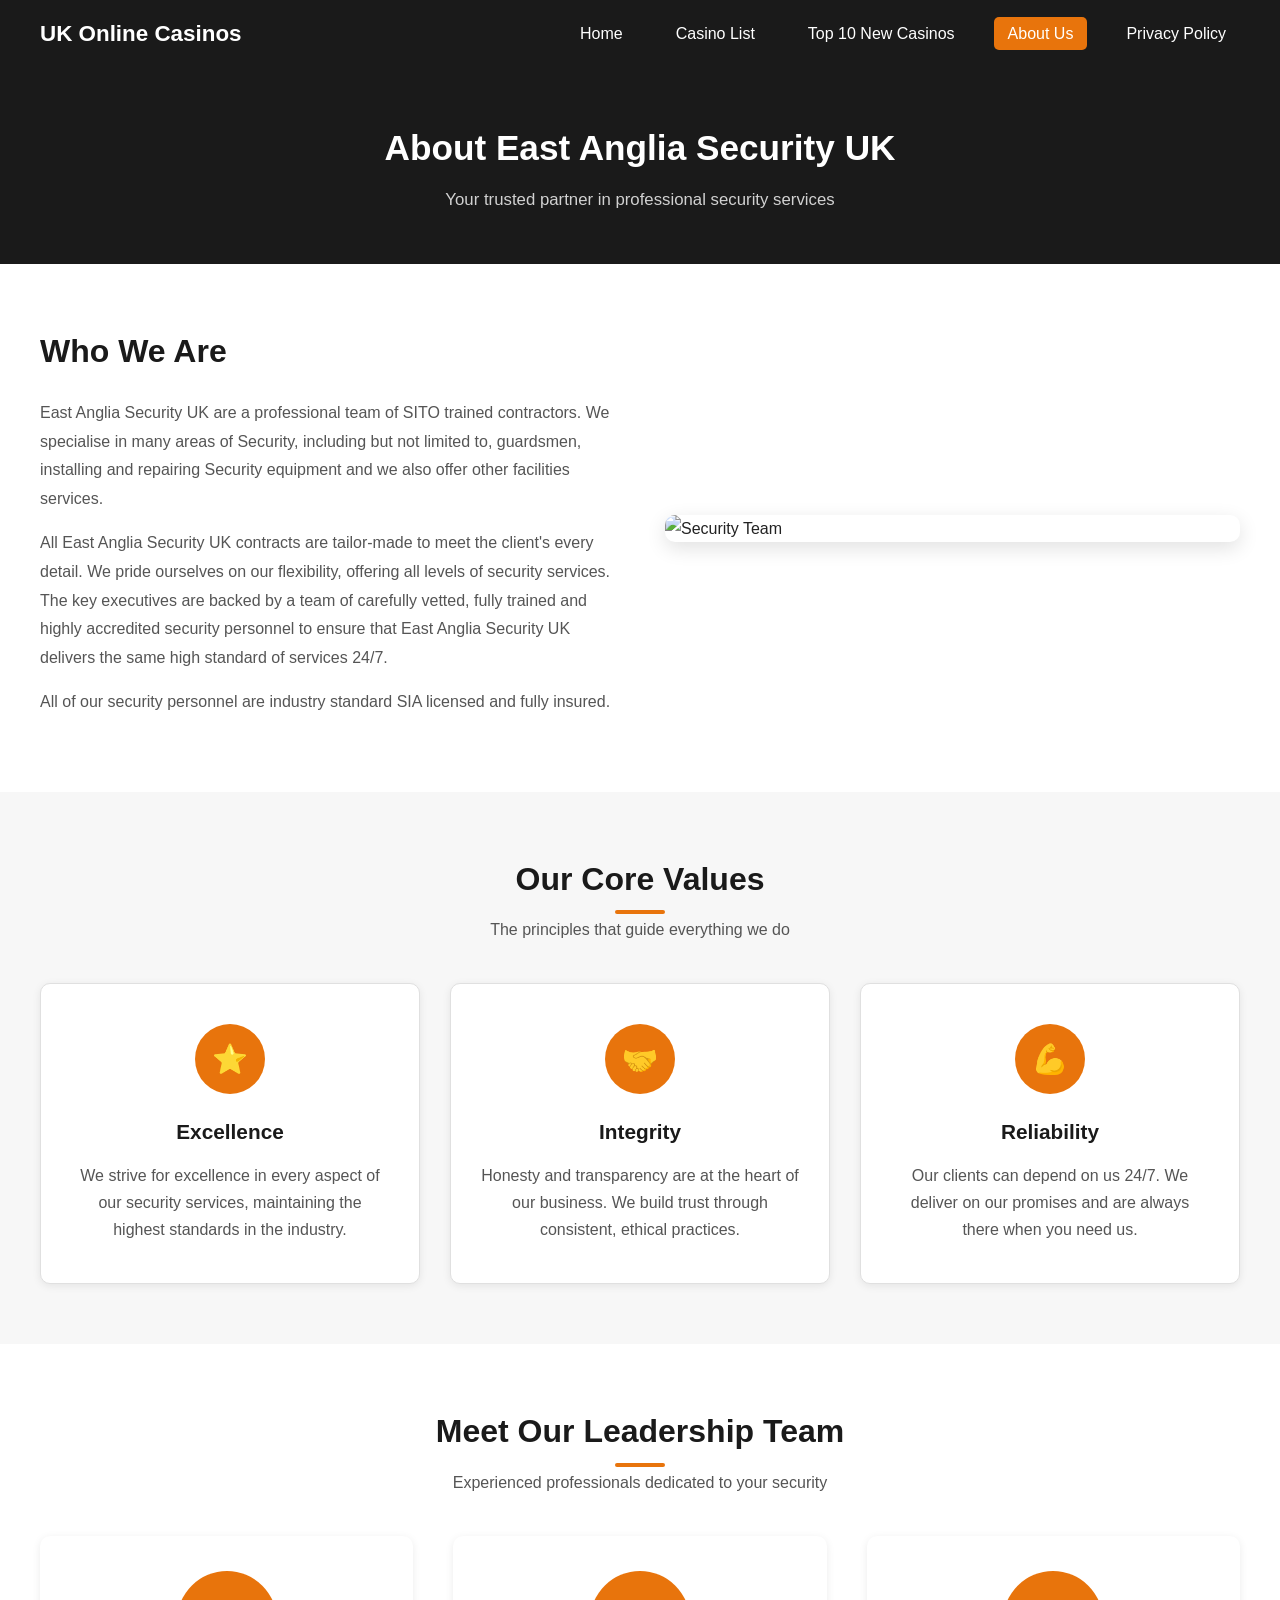
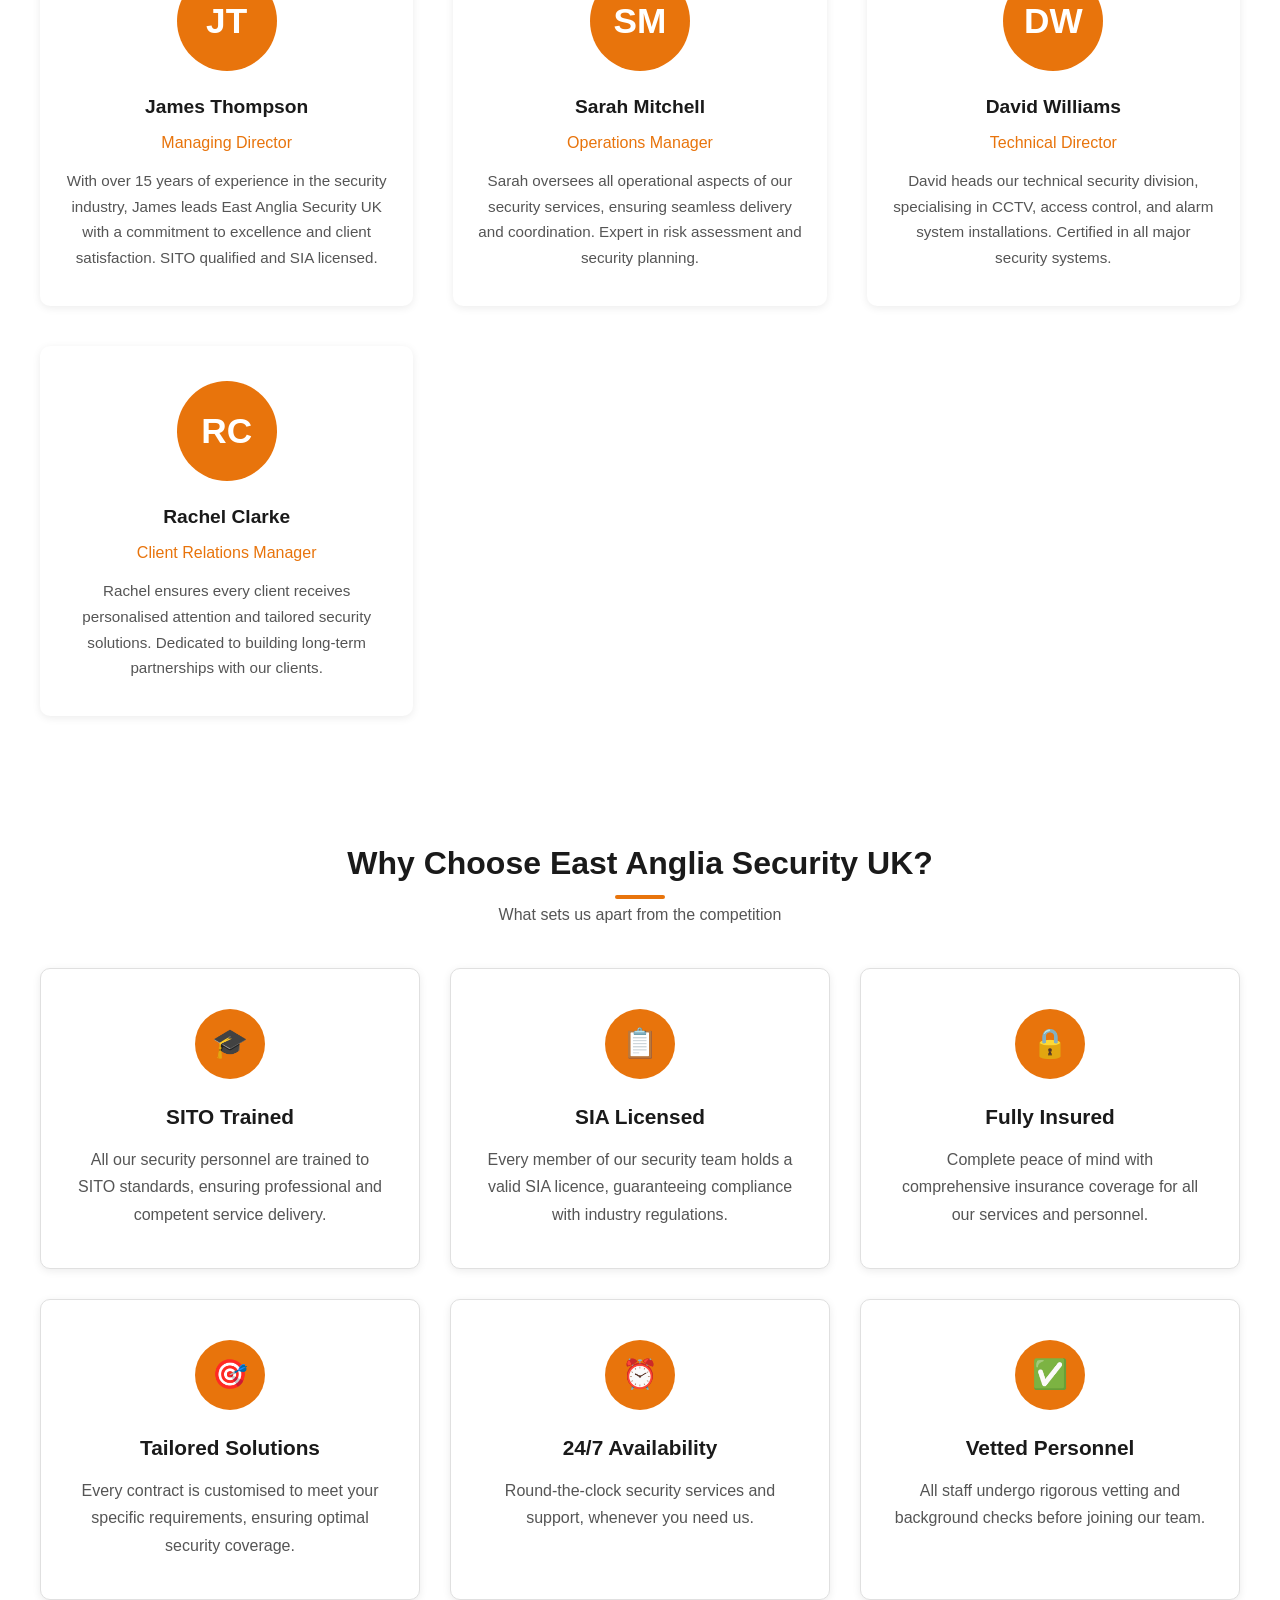
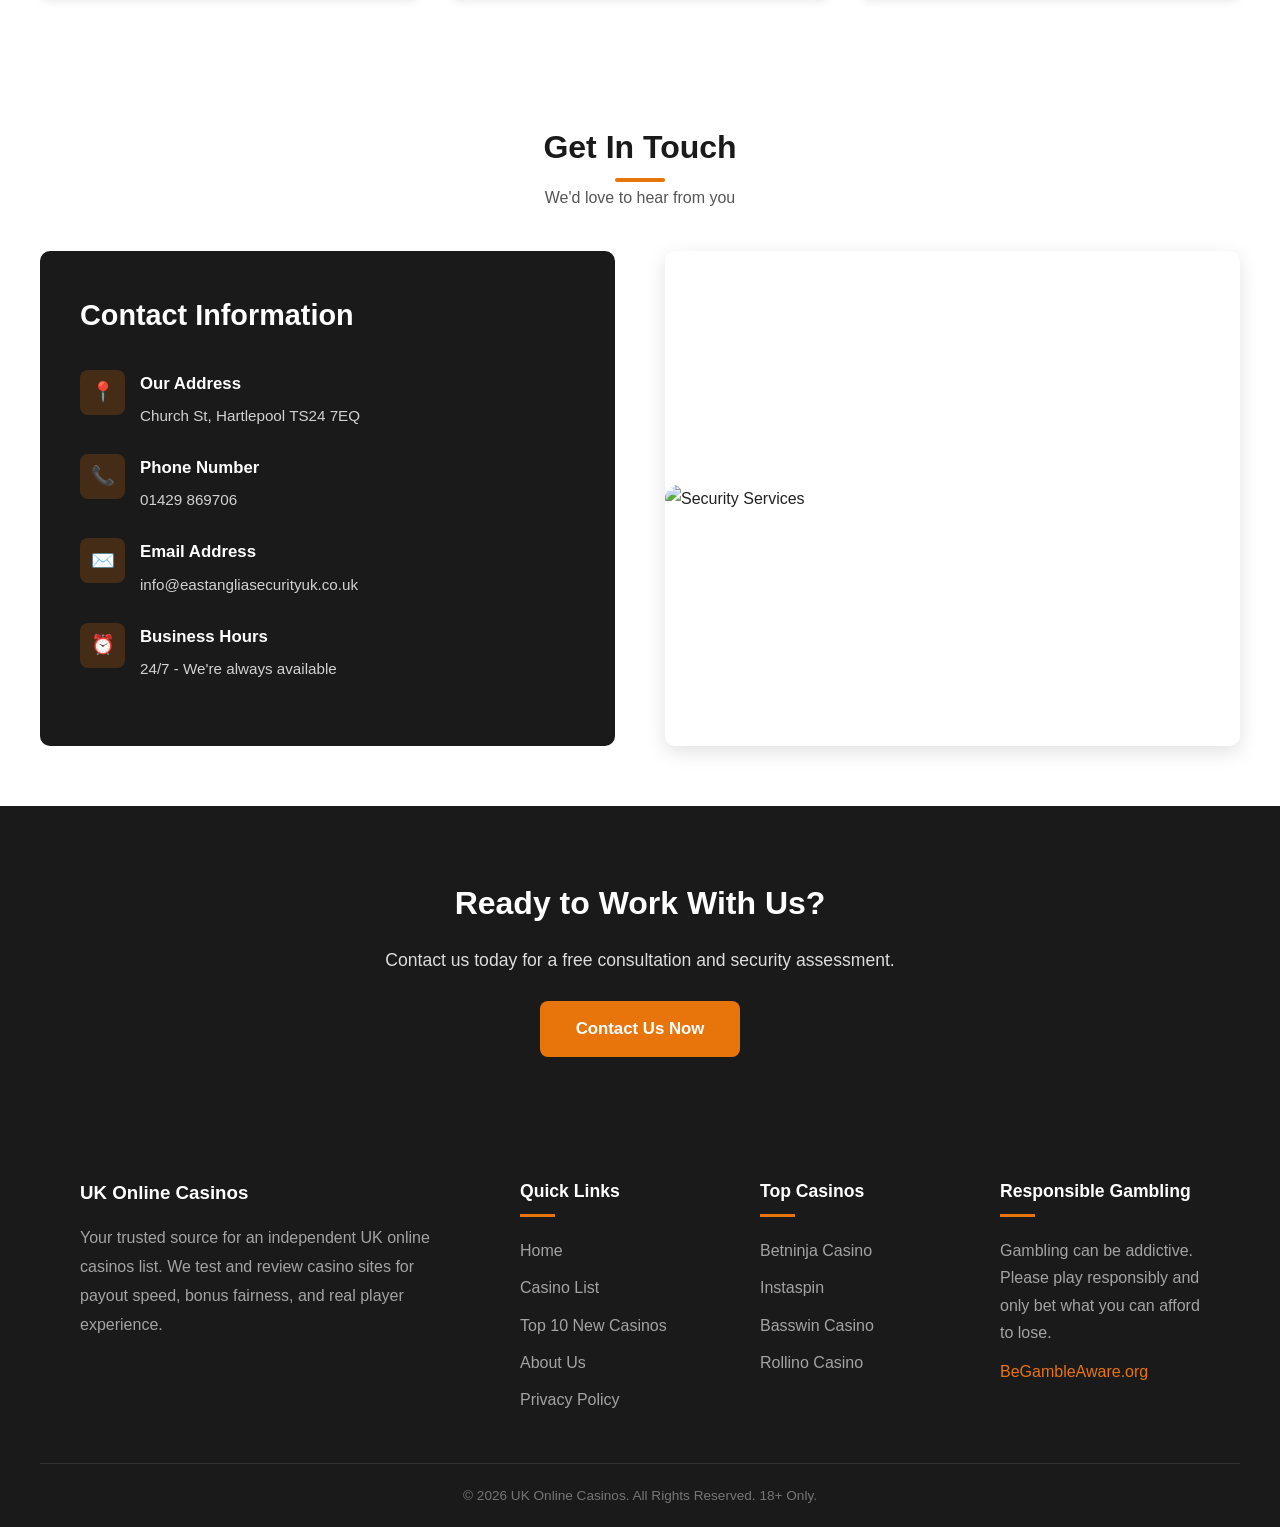
==== commit 99eb3983: "Change SEO focus to "New Online Casinos UK" and add Top 10 New Casinos page - Updated index.html tit" ====
--- a/about.html
+++ b/about.html
@@ -26,6 +26,7 @@
                 <ul>
                     <li><a href="index.html">Home</a></li>
                     <li><a href="index.html#casino-list">Casino List</a></li>
+                    <li><a href="top-10-new-casinos.html">Top 10 New Casinos</a></li>
                     <li><a href="about.html" class="active">About Us</a></li>
                     <li><a href="privacypolicy.html">Privacy Policy</a></li>
                 </ul>
@@ -231,6 +232,7 @@
                     <ul>
                         <li><a href="index.html">Home</a></li>
                         <li><a href="index.html#casino-list">Casino List</a></li>
+                        <li><a href="top-10-new-casinos.html">Top 10 New Casinos</a></li>
                         <li><a href="about.html">About Us</a></li>
                         <li><a href="privacypolicy.html">Privacy Policy</a></li>
                     </ul>
